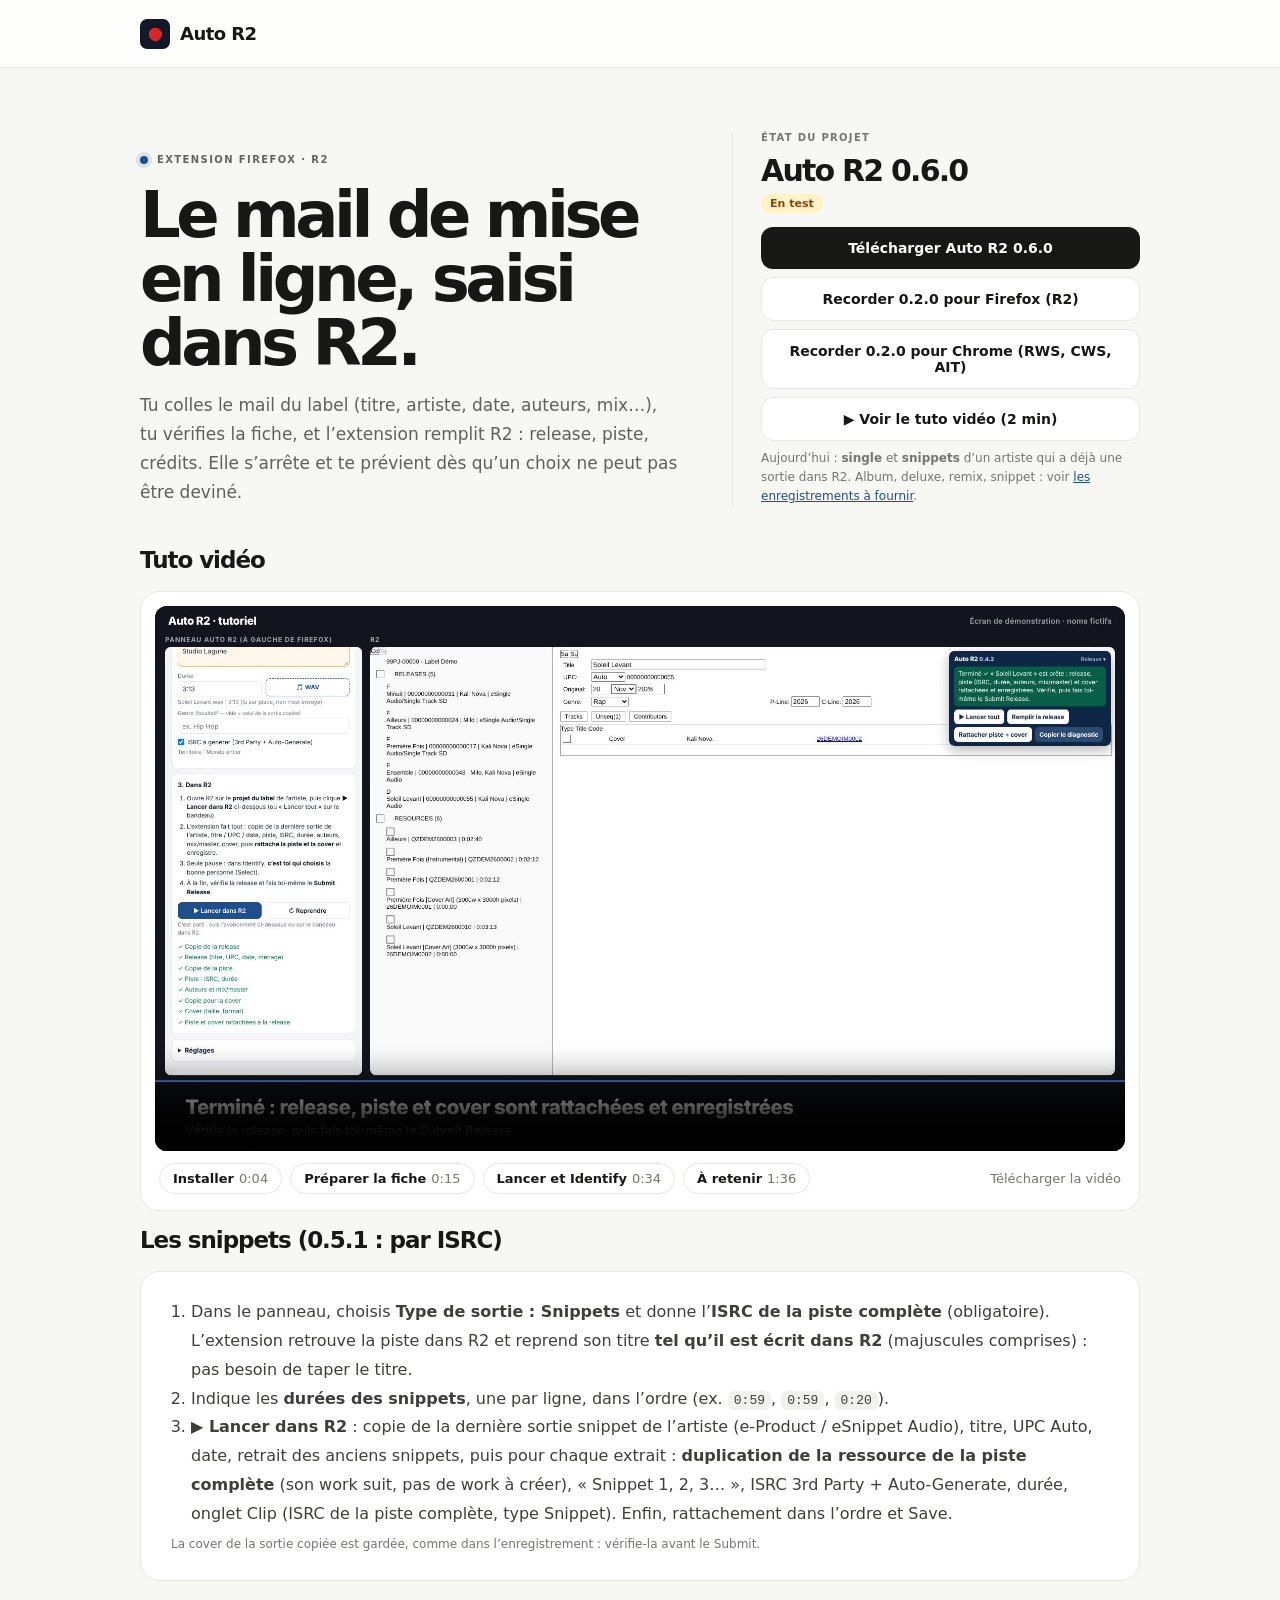
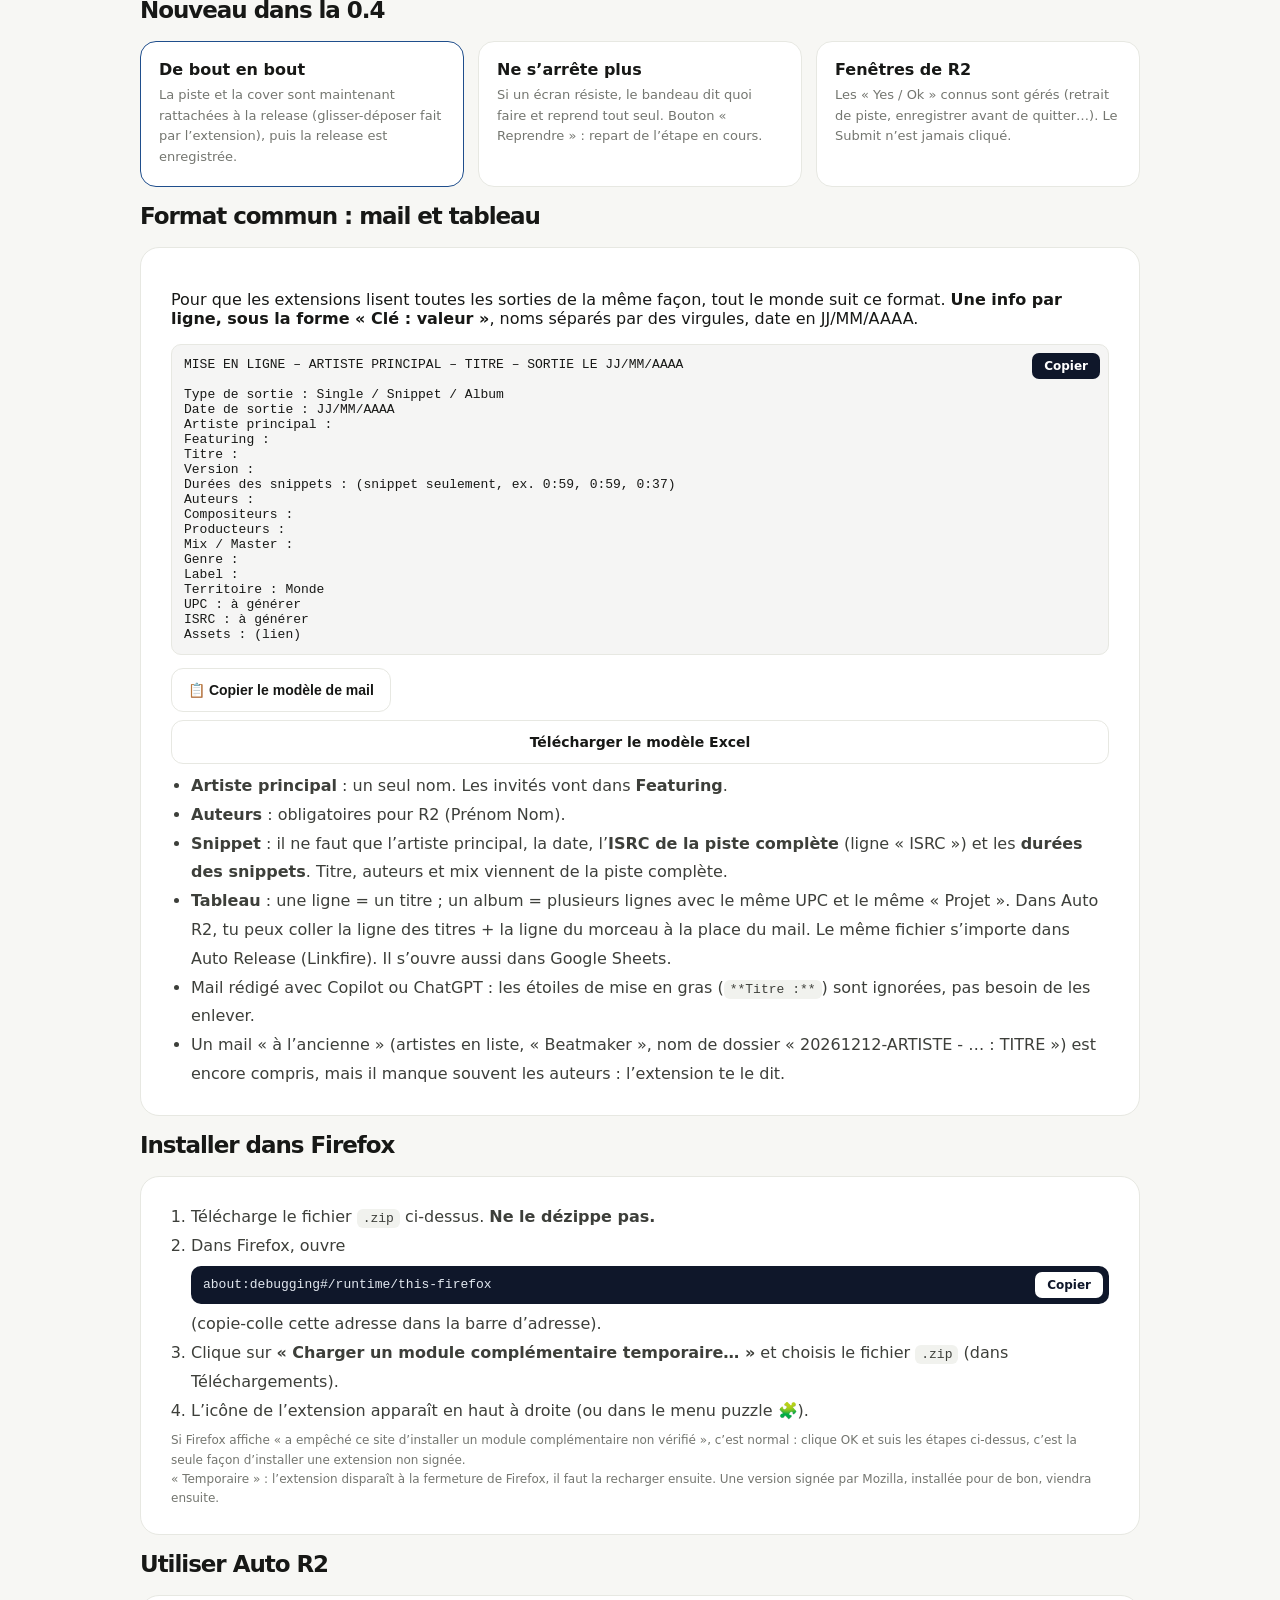
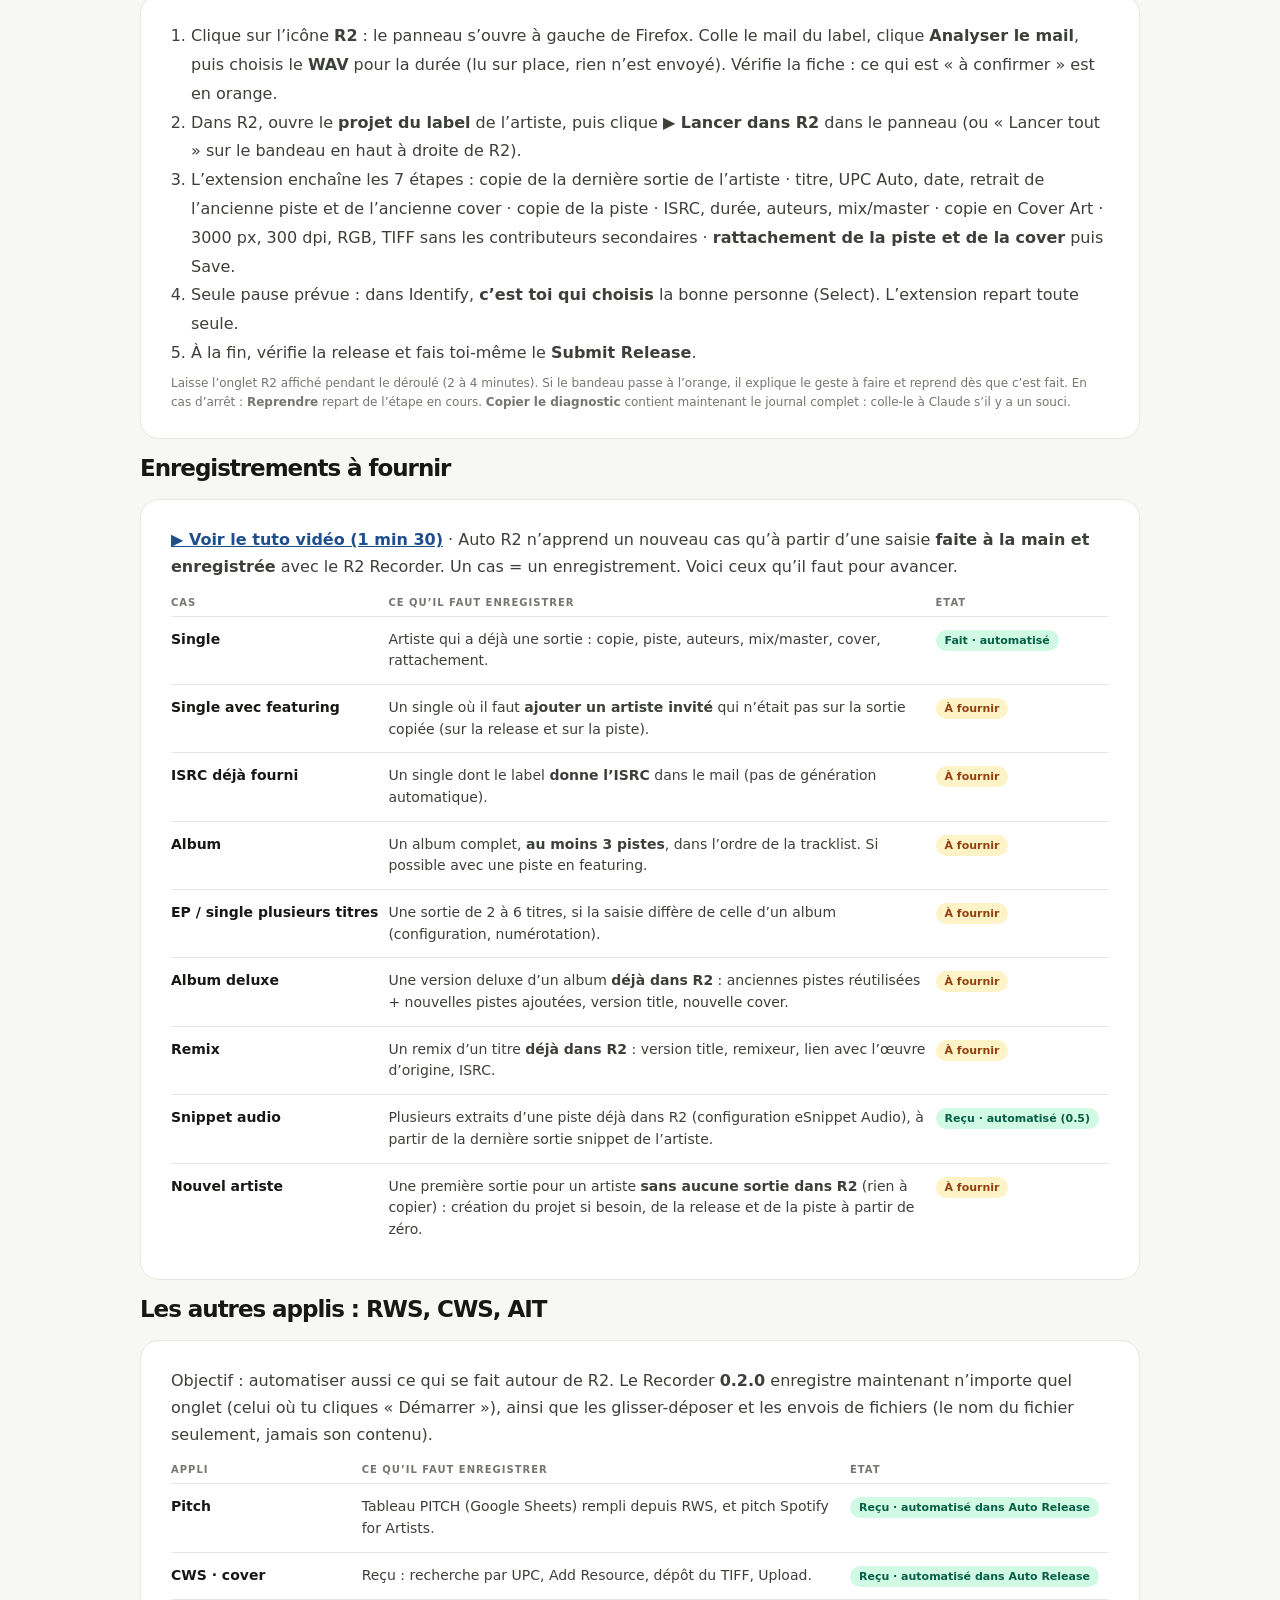
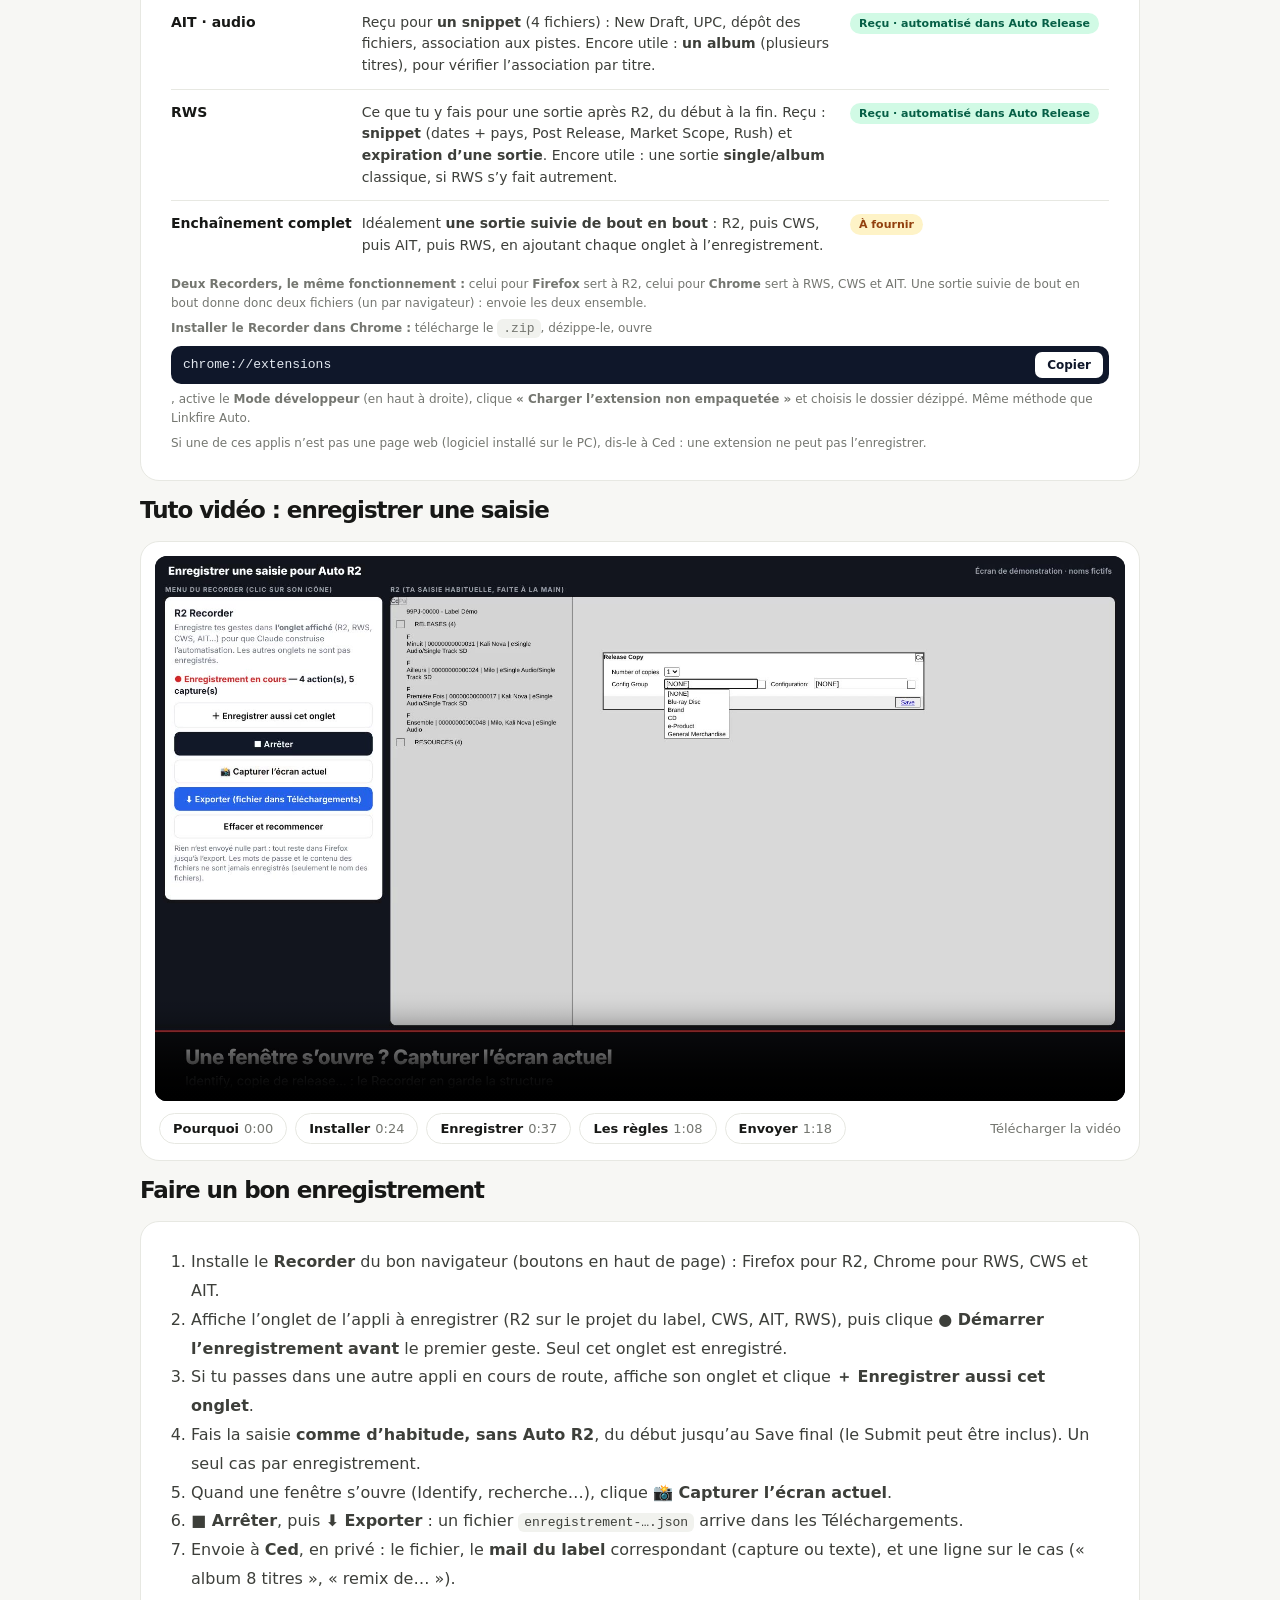
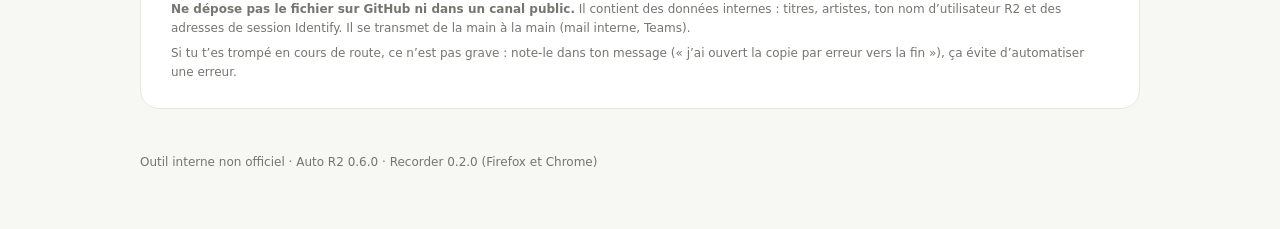
==== docs/index.html @ b4106c45 "Auto R2 0.6.0 : featurings (primary Featuring + voix), producteurs séparés des auteurs, contributeur" ====
<!doctype html>
<html lang="fr">
<head>
  <meta charset="utf-8">
  <meta name="viewport" content="width=device-width, initial-scale=1">
  <meta name="theme-color" content="#f7f7f4">
  <meta name="description" content="Extension Firefox qui automatise la saisie des sorties dans R2.">
  <title>Auto R2 — Téléchargement</title>
  <style>
    :root{--ink:#171816;--muted:#747670;--line:#e7e8e2;--paper:#f7f7f4;--white:#fff;--accent:#1f4e8c;--red:#dc2626}
    *{box-sizing:border-box}
    body{margin:0;background:var(--paper);color:var(--ink);font-family:Inter,ui-sans-serif,system-ui,-apple-system,"Segoe UI",sans-serif}
    .topbar{height:68px;border-bottom:1px solid var(--line);display:flex;align-items:center;justify-content:space-between;padding:0 max(20px,calc((100vw - 1000px)/2));background:rgba(255,255,255,.72)}
    .brand{display:flex;align-items:center;gap:10px;font-weight:800;letter-spacing:-.03em;font-size:18px}
    .brand img{width:30px;height:30px;border-radius:7px}
    .toplink{font-size:13px;color:var(--muted);text-decoration:none}
    main{width:min(100% - 32px,1000px);margin:0 auto}
    .hero{padding:64px 0 40px;display:grid;grid-template-columns:1.15fr .85fr;gap:40px;align-items:end}
    .eyebrow{display:flex;align-items:center;gap:9px;color:#62645e;text-transform:uppercase;letter-spacing:.14em;font-size:10px;font-weight:800}
    .dot{height:8px;width:8px;border-radius:50%;background:var(--accent);box-shadow:0 0 0 4px rgba(31,78,140,.12)}
    h1{font-size:clamp(38px,6vw,64px);line-height:1;letter-spacing:-.07em;margin:18px 0 16px;font-weight:780}
    .intro{color:#5e605a;font-size:17px;line-height:1.7;margin:0;max-width:540px}
    .side{border-left:1px solid var(--line);padding-left:28px}
    .side-label{font-size:10px;text-transform:uppercase;letter-spacing:.13em;color:var(--muted);font-weight:800}
    .ver{font-size:30px;font-weight:780;letter-spacing:-.06em;margin:10px 0 4px}
    .state{display:inline-block;font-size:11px;font-weight:700;border-radius:99px;padding:3px 9px;background:#fef3c7;color:#92400e;margin-bottom:14px}
    .btn{display:block;text-align:center;text-decoration:none;font-weight:700;font-size:14px;border-radius:12px;padding:13px 16px;margin-bottom:8px}
    .btn.p{background:var(--ink);color:#fff}
    .btn.off{background:#fff;border:1px dashed var(--line);color:var(--muted);pointer-events:none}
    .note{color:var(--muted);font-size:12px;line-height:1.6;margin:6px 0 0}
    h2{font-size:23px;letter-spacing:-.045em;margin:0 0 18px}
    .card{background:var(--white);border:1px solid var(--line);border-radius:19px;padding:26px 30px;margin-bottom:16px}
    ol,ul{margin:0;padding-left:20px;line-height:1.8;color:#3d3f3a}
    code{background:#f1f2ee;border-radius:6px;padding:2px 6px;font-size:13px}
    .grid{display:grid;grid-template-columns:repeat(3,1fr);gap:14px;margin-bottom:16px}
    .step{background:#fff;border:1px solid var(--line);border-radius:16px;padding:18px}
    .step b{display:block;margin-bottom:6px}
    .step p{margin:0;color:var(--muted);font-size:13px;line-height:1.6}
    .step.now{border-color:var(--accent)}
    .rec{width:100%;border-collapse:collapse;font-size:14px}
    .rec th{text-align:left;font-size:10px;text-transform:uppercase;letter-spacing:.1em;color:var(--muted);padding:0 10px 8px 0}
    .rec td{vertical-align:top;padding:12px 10px 12px 0;border-top:1px solid var(--line);line-height:1.55;color:#3d3f3a}
    .rec td:first-child{font-weight:700;color:var(--ink);white-space:nowrap}
    .tag{display:inline-block;font-size:11px;font-weight:700;border-radius:99px;padding:2px 9px;white-space:nowrap}
    .tag.ok{background:#d1fae5;color:#065f46}.tag.todo{background:#fef3c7;color:#92400e}
    .scroll{overflow-x:auto}
    @media(max-width:760px){.rec td:first-child{white-space:normal}}
    footer{color:var(--muted);font-size:12px;padding:30px 0 60px}
    @media(max-width:760px){.hero{grid-template-columns:1fr;padding-top:36px}.side{border-left:0;padding-left:0}.grid{grid-template-columns:1fr}.card{padding:20px}}
    .tuto{background:var(--white,#fff);border:1px solid var(--line);border-radius:19px;padding:14px;margin:0 0 16px}
    .tuto video{display:block;width:100%;aspect-ratio:16/9;border-radius:12px;background:#12151b}
    .chaps{display:flex;flex-wrap:wrap;gap:8px;padding:12px 4px 2px}
    .chaps button{font:600 13px Inter,system-ui,sans-serif;border:1px solid var(--line);background:#fff;color:var(--ink);border-radius:99px;padding:7px 13px;cursor:pointer}
    .chaps button:hover{border-color:var(--accent)}.chaps span{color:var(--muted);font-weight:500;margin-left:5px}
    .chaps .dl{margin-left:auto;font-size:13px;color:var(--muted);align-self:center;text-decoration:none}
  </style>
</head>
<body>
  <header class="topbar">
    <div class="brand"><img src="./icon.png" alt="">Auto R2</div>
  </header>
  <main>
    <section class="hero">
      <div>
        <div class="eyebrow"><span class="dot"></span>Extension Firefox · R2</div>
        <h1>Le mail de mise en ligne, saisi dans R2.</h1>
        <p class="intro">Tu colles le mail du label (titre, artiste, date, auteurs, mix…), tu vérifies la fiche, et l’extension remplit R2 : release, piste, crédits. Elle s’arrête et te prévient dès qu’un choix ne peut pas être deviné.</p>
      </div>
      <aside class="side">
        <div class="side-label">État du projet</div>
        <div class="ver">Auto R2 0.6.0</div>
        <span class="state">En test</span>
        <a class="btn p" href="./downloads/Auto-R2-0.6.0.zip" download>Télécharger Auto R2 0.6.0</a>
        <a class="btn s" style="background:#fff;border:1px solid var(--line);color:var(--ink)" href="./downloads/R2-Recorder-Firefox-0.2.0.zip" download>Recorder 0.2.0 pour Firefox (R2)</a>
        <a class="btn s" style="background:#fff;border:1px solid var(--line);color:var(--ink)" href="./downloads/R2-Recorder-Chrome-0.2.0.zip">Recorder 0.2.0 pour Chrome (RWS, CWS, AIT)</a>
        <a class="btn" style="background:#fff;border:1px solid var(--line);color:var(--ink)" href="#tuto">▶ Voir le tuto vidéo (2 min)</a>
        <p class="note">Aujourd’hui : <b>single</b> et <b>snippets</b> d’un artiste qui a déjà une sortie dans R2. Album, deluxe, remix, snippet : voir <a href="#records" style="color:var(--accent)">les enregistrements à fournir</a>.</p>
      </aside>
    </section>

    <h2 id="tuto">Tuto vidéo</h2>
    <div class="tuto">
      <video id="tutoVid" controls preload="metadata" playsinline poster="./videos/tuto-auto-r2.jpg" aria-label="Tutoriel vidéo Auto R2"><source src="./videos/tuto-auto-r2.mp4" type="video/mp4"></video>
      <div class="chaps"><button data-t="4">Installer<span>0:04</span></button><button data-t="15">Préparer la fiche<span>0:15</span></button><button data-t="34">Lancer et Identify<span>0:34</span></button><button data-t="96">À retenir<span>1:36</span></button><a class="dl" href="./videos/tuto-auto-r2.mp4" download>Télécharger la vidéo</a></div>
    </div>
    

    <h2>Les snippets (0.5.1 : par ISRC)</h2>
    <div class="card">
      <ol>
        <li>Dans le panneau, choisis <b>Type de sortie : Snippets</b> et donne l’<b>ISRC de la piste complète</b> (obligatoire). L’extension retrouve la piste dans R2 et reprend son titre <b>tel qu’il est écrit dans R2</b> (majuscules comprises) : pas besoin de taper le titre.</li>
        <li>Indique les <b>durées des snippets</b>, une par ligne, dans l’ordre (ex. <code>0:59</code>, <code>0:59</code>, <code>0:20</code>).</li>
        <li><b>▶ Lancer dans R2</b> : copie de la dernière sortie snippet de l’artiste (e-Product / eSnippet Audio), titre, UPC Auto, date, retrait des anciens snippets, puis pour chaque extrait : <b>duplication de la ressource de la piste complète</b> (son work suit, pas de work à créer), « Snippet 1, 2, 3… », ISRC 3rd Party + Auto-Generate, durée, onglet Clip (ISRC de la piste complète, type Snippet). Enfin, rattachement dans l’ordre et Save.</li>
      </ol>
      <p class="note">La cover de la sortie copiée est gardée, comme dans l’enregistrement : vérifie-la avant le Submit.</p>
    </div>

    <h2>Nouveau dans la 0.4</h2>
    <div class="grid">
      <div class="step now"><b>De bout en bout</b><p>La piste et la cover sont maintenant rattachées à la release (glisser-déposer fait par l’extension), puis la release est enregistrée.</p></div>
      <div class="step"><b>Ne s’arrête plus</b><p>Si un écran résiste, le bandeau dit quoi faire et reprend tout seul. Bouton « Reprendre » : repart de l’étape en cours.</p></div>
      <div class="step"><b>Fenêtres de R2</b><p>Les « Yes / Ok » connus sont gérés (retrait de piste, enregistrer avant de quitter…). Le Submit n’est jamais cliqué.</p></div>
    </div>

    <h2 id="format">Format commun : mail et tableau</h2>
    <div class="card">
      <p>Pour que les extensions lisent toutes les sorties de la même façon, tout le monde suit ce format. <b>Une info par ligne, sous la forme « Clé : valeur »</b>, noms séparés par des virgules, date en JJ/MM/AAAA.</p>
      <pre id="mailModel" style="white-space:pre-wrap;background:#f5f5f4;border:1px solid var(--line);border-radius:10px;padding:12px;font-size:13px">MISE EN LIGNE – ARTISTE PRINCIPAL – TITRE – SORTIE LE JJ/MM/AAAA

Type de sortie : Single / Snippet / Album
Date de sortie : JJ/MM/AAAA
Artiste principal :
Featuring :
Titre :
Version :
Durées des snippets : (snippet seulement, ex. 0:59, 0:59, 0:37)
Auteurs :
Compositeurs :
Producteurs :
Mix / Master :
Genre :
Label :
Territoire : Monde
UPC : à générer
ISRC : à générer
Assets : (lien)</pre>
      <button class="btn s" style="background:#fff;border:1px solid var(--line);color:var(--ink)" onclick="navigator.clipboard.writeText(document.getElementById('mailModel').innerText).then(()=>{this.textContent='Copié ✓'})">📋 Copier le modèle de mail</button>
      <a class="btn s" style="background:#fff;border:1px solid var(--line);color:var(--ink)" href="./downloads/modele-mise-en-ligne.xlsx" download>Télécharger le modèle Excel</a>
      <ul>
        <li><b>Artiste principal</b> : un seul nom. Les invités vont dans <b>Featuring</b>.</li>
        <li><b>Auteurs</b> : obligatoires pour R2 (Prénom Nom).</li>
        <li><b>Snippet</b> : il ne faut que l’artiste principal, la date, l’<b>ISRC de la piste complète</b> (ligne « ISRC ») et les <b>durées des snippets</b>. Titre, auteurs et mix viennent de la piste complète.</li>
        <li><b>Tableau</b> : une ligne = un titre ; un album = plusieurs lignes avec le même UPC et le même « Projet ». Dans Auto R2, tu peux coller la ligne des titres + la ligne du morceau à la place du mail. Le même fichier s’importe dans Auto Release (Linkfire). Il s’ouvre aussi dans Google Sheets.</li>
        <li>Mail rédigé avec Copilot ou ChatGPT : les étoiles de mise en gras (<code>**Titre :**</code>) sont ignorées, pas besoin de les enlever.</li>
        <li>Un mail « à l’ancienne » (artistes en liste, « Beatmaker », nom de dossier « 20261212-ARTISTE - … : TITRE ») est encore compris, mais il manque souvent les auteurs : l’extension te le dit.</li>
      </ul>
    </div>

    <h2>Installer dans Firefox</h2>
    <div class="card">
      <ol>
        <li>Télécharge le fichier <code>.zip</code> ci-dessus. <b>Ne le dézippe pas.</b></li>
        <li>Dans Firefox, ouvre <code>about:debugging#/runtime/this-firefox</code> (copie-colle cette adresse dans la barre d’adresse).</li>
        <li>Clique sur <b>« Charger un module complémentaire temporaire… »</b> et choisis le fichier <code>.zip</code> (dans Téléchargements).</li>
        <li>L’icône de l’extension apparaît en haut à droite (ou dans le menu puzzle 🧩).</li>
      </ol>
      <p class="note">Si Firefox affiche « a empêché ce site d’installer un module complémentaire non vérifié », c’est normal : clique OK et suis les étapes ci-dessus, c’est la seule façon d’installer une extension non signée.<br>« Temporaire » : l’extension disparaît à la fermeture de Firefox, il faut la recharger ensuite. Une version signée par Mozilla, installée pour de bon, viendra ensuite.</p>
    </div>

    <h2>Utiliser Auto R2</h2>
    <div class="card">
      <ol>
        <li>Clique sur l’icône <b>R2</b> : le panneau s’ouvre à gauche de Firefox. Colle le mail du label, clique <b>Analyser le mail</b>, puis choisis le <b>WAV</b> pour la durée (lu sur place, rien n’est envoyé). Vérifie la fiche : ce qui est « à confirmer » est en orange.</li>
        <li>Dans R2, ouvre le <b>projet du label</b> de l’artiste, puis clique <b>▶ Lancer dans R2</b> dans le panneau (ou « Lancer tout » sur le bandeau en haut à droite de R2).</li>
        <li>L’extension enchaîne les 7 étapes : copie de la dernière sortie de l’artiste · titre, UPC Auto, date, retrait de l’ancienne piste et de l’ancienne cover · copie de la piste · ISRC, durée, auteurs, mix/master · copie en Cover Art · 3000 px, 300 dpi, RGB, TIFF sans les contributeurs secondaires · <b>rattachement de la piste et de la cover</b> puis Save.</li>
        <li>Seule pause prévue : dans Identify, <b>c’est toi qui choisis</b> la bonne personne (Select). L’extension repart toute seule.</li>
        <li>À la fin, vérifie la release et fais toi-même le <b>Submit Release</b>.</li>
      </ol>
      <p class="note">Laisse l’onglet R2 affiché pendant le déroulé (2 à 4 minutes). Si le bandeau passe à l’orange, il explique le geste à faire et reprend dès que c’est fait. En cas d’arrêt : <b>Reprendre</b> repart de l’étape en cours. <b>Copier le diagnostic</b> contient maintenant le journal complet : colle-le à Claude s’il y a un souci.</p>
    </div>

    <h2 id="records">Enregistrements à fournir</h2>
    <div class="card">
      <p style="margin:0 0 16px;line-height:1.7;color:#3d3f3a"><a href="#tuto-recorder" style="color:var(--accent);font-weight:700">▶ Voir le tuto vidéo (1 min 30)</a> · Auto R2 n’apprend un nouveau cas qu’à partir d’une saisie <b>faite à la main et enregistrée</b> avec le R2 Recorder. Un cas = un enregistrement. Voici ceux qu’il faut pour avancer.</p>
      <div class="scroll">
      <table class="rec">
        <thead><tr><th>Cas</th><th>Ce qu’il faut enregistrer</th><th>État</th></tr></thead>
        <tbody>
          <tr><td>Single</td><td>Artiste qui a déjà une sortie : copie, piste, auteurs, mix/master, cover, rattachement.</td><td><span class="tag ok">Fait · automatisé</span></td></tr>
          <tr><td>Single avec featuring</td><td>Un single où il faut <b>ajouter un artiste invité</b> qui n’était pas sur la sortie copiée (sur la release et sur la piste).</td><td><span class="tag todo">À fournir</span></td></tr>
          <tr><td>ISRC déjà fourni</td><td>Un single dont le label <b>donne l’ISRC</b> dans le mail (pas de génération automatique).</td><td><span class="tag todo">À fournir</span></td></tr>
          <tr><td>Album</td><td>Un album complet, <b>au moins 3 pistes</b>, dans l’ordre de la tracklist. Si possible avec une piste en featuring.</td><td><span class="tag todo">À fournir</span></td></tr>
          <tr><td>EP / single plusieurs titres</td><td>Une sortie de 2 à 6 titres, si la saisie diffère de celle d’un album (configuration, numérotation).</td><td><span class="tag todo">À fournir</span></td></tr>
          <tr><td>Album deluxe</td><td>Une version deluxe d’un album <b>déjà dans R2</b> : anciennes pistes réutilisées + nouvelles pistes ajoutées, version title, nouvelle cover.</td><td><span class="tag todo">À fournir</span></td></tr>
          <tr><td>Remix</td><td>Un remix d’un titre <b>déjà dans R2</b> : version title, remixeur, lien avec l’œuvre d’origine, ISRC.</td><td><span class="tag todo">À fournir</span></td></tr>
          <tr><td>Snippet audio</td><td>Plusieurs extraits d’une piste déjà dans R2 (configuration eSnippet Audio), à partir de la dernière sortie snippet de l’artiste.</td><td><span class="tag ok">Reçu · automatisé (0.5)</span></td></tr>
          <tr><td>Nouvel artiste</td><td>Une première sortie pour un artiste <b>sans aucune sortie dans R2</b> (rien à copier) : création du projet si besoin, de la release et de la piste à partir de zéro.</td><td><span class="tag todo">À fournir</span></td></tr>
        </tbody>
      </table>
      </div>
    </div>

    <h2>Les autres applis : RWS, CWS, AIT</h2>
    <div class="card">
      <p style="margin:0 0 16px;line-height:1.7;color:#3d3f3a">Objectif : automatiser aussi ce qui se fait autour de R2. Le Recorder <b>0.2.0</b> enregistre maintenant n’importe quel onglet (celui où tu cliques « Démarrer »), ainsi que les glisser-déposer et les envois de fichiers (le nom du fichier seulement, jamais son contenu).</p>
      <div class="scroll">
      <table class="rec">
        <thead><tr><th>Appli</th><th>Ce qu’il faut enregistrer</th><th>État</th></tr></thead>
        <tbody>
          <tr><td>Pitch</td><td>Tableau PITCH (Google Sheets) rempli depuis RWS, et pitch Spotify for Artists.</td><td><span class="tag ok">Reçu · automatisé dans Auto Release</span></td></tr>
          <tr><td>CWS · cover</td><td>Reçu : recherche par UPC, Add Resource, dépôt du TIFF, Upload.</td><td><span class="tag ok">Reçu · automatisé dans Auto Release</span></td></tr>
          <tr><td>AIT · audio</td><td>Reçu pour <b>un snippet</b> (4 fichiers) : New Draft, UPC, dépôt des fichiers, association aux pistes. Encore utile : <b>un album</b> (plusieurs titres), pour vérifier l’association par titre.</td><td><span class="tag ok">Reçu · automatisé dans Auto Release</span></td></tr>
          <tr><td>RWS</td><td>Ce que tu y fais pour une sortie après R2, du début à la fin. Reçu : <b>snippet</b> (dates + pays, Post Release, Market Scope, Rush) et <b>expiration d’une sortie</b>. Encore utile : une sortie <b>single/album</b> classique, si RWS s’y fait autrement.</td><td><span class="tag ok">Reçu · automatisé dans Auto Release</span></td></tr>
          <tr><td>Enchaînement complet</td><td>Idéalement <b>une sortie suivie de bout en bout</b> : R2, puis CWS, puis AIT, puis RWS, en ajoutant chaque onglet à l’enregistrement.</td><td><span class="tag todo">À fournir</span></td></tr>
        </tbody>
      </table>
      </div>
      <p class="note"><b>Deux Recorders, le même fonctionnement :</b> celui pour <b>Firefox</b> sert à R2, celui pour <b>Chrome</b> sert à RWS, CWS et AIT. Une sortie suivie de bout en bout donne donc deux fichiers (un par navigateur) : envoie les deux ensemble.</p>
      <p class="note"><b>Installer le Recorder dans Chrome :</b> télécharge le <code>.zip</code>, dézippe-le, ouvre <code>chrome://extensions</code>, active le <b>Mode développeur</b> (en haut à droite), clique <b>« Charger l’extension non empaquetée »</b> et choisis le dossier dézippé. Même méthode que Linkfire Auto.</p>
      <p class="note">Si une de ces applis n’est pas une page web (logiciel installé sur le PC), dis-le à Ced : une extension ne peut pas l’enregistrer.</p>
    </div>

    <h2 id="tuto-recorder">Tuto vidéo : enregistrer une saisie</h2>
    <div class="tuto">
      <video controls preload="metadata" playsinline poster="./videos/tuto-recorder.jpg" aria-label="Tutoriel vidéo : enregistrer une saisie avec le Recorder"><source src="./videos/tuto-recorder.mp4" type="video/mp4"></video>
      <div class="chaps"><button data-t="0">Pourquoi<span>0:00</span></button><button data-t="24">Installer<span>0:24</span></button><button data-t="37">Enregistrer<span>0:37</span></button><button data-t="68">Les règles<span>1:08</span></button><button data-t="78">Envoyer<span>1:18</span></button><a class="dl" href="./videos/tuto-recorder.mp4" download>Télécharger la vidéo</a></div>
    </div>

    <h2>Faire un bon enregistrement</h2>
    <div class="card">
      <ol>
        <li>Installe le <b>Recorder</b> du bon navigateur (boutons en haut de page) : Firefox pour R2, Chrome pour RWS, CWS et AIT.</li>
        <li>Affiche l’onglet de l’appli à enregistrer (R2 sur le projet du label, CWS, AIT, RWS), puis clique <b>● Démarrer l’enregistrement</b> <b>avant</b> le premier geste. Seul cet onglet est enregistré.</li>
        <li>Si tu passes dans une autre appli en cours de route, affiche son onglet et clique <b>＋ Enregistrer aussi cet onglet</b>.</li>
        <li>Fais la saisie <b>comme d’habitude, sans Auto R2</b>, du début jusqu’au Save final (le Submit peut être inclus). Un seul cas par enregistrement.</li>
        <li>Quand une fenêtre s’ouvre (Identify, recherche…), clique <b>📸 Capturer l’écran actuel</b>.</li>
        <li><b>■ Arrêter</b>, puis <b>⬇ Exporter</b> : un fichier <code>enregistrement-….json</code> arrive dans les Téléchargements.</li>
        <li>Envoie à <b>Ced</b>, en privé : le fichier, le <b>mail du label</b> correspondant (capture ou texte), et une ligne sur le cas (« album 8 titres », « remix de… »).</li>
      </ol>
      <p class="note"><b>Ne dépose pas le fichier sur GitHub ni dans un canal public.</b> Il contient des données internes : titres, artistes, ton nom d’utilisateur R2 et des adresses de session Identify. Il se transmet de la main à la main (mail interne, Teams).</p>
      <p class="note">Si tu t’es trompé en cours de route, ce n’est pas grave : note-le dans ton message (« j’ai ouvert la copie par erreur vers la fin »), ça évite d’automatiser une erreur.</p>
    </div>

    <footer>Outil interne non officiel · Auto R2 0.6.0 · Recorder 0.2.0 (Firefox et Chrome)</footer>
  </main>
  <script>document.querySelectorAll('.chaps button').forEach(b=>b.addEventListener('click',()=>{const v=b.closest('.tuto').querySelector('video');v.currentTime=+b.dataset.t;v.play();}));</script>
<style>
.copybox{display:flex;align-items:center;gap:8px;margin:6px 0;padding:6px 6px 6px 12px;background:#0f172a;color:#e2e8f0;border-radius:10px;font:13px/1.4 ui-monospace,SFMono-Regular,Menlo,Consolas,monospace;max-width:100%}
.copybox span{flex:1;min-width:0;overflow-x:auto;white-space:nowrap;user-select:all}
.copybox button{flex:none;border:0;border-radius:7px;padding:6px 12px;font:600 12px system-ui,sans-serif;background:#fff;color:#0f172a;cursor:pointer}
.copybox button.ok{background:#22c55e;color:#fff}
pre.copyable{position:relative}
pre.copyable>button{position:absolute;top:8px;right:8px;border:0;border-radius:7px;padding:6px 12px;font:600 12px system-ui,sans-serif;background:#0f172a;color:#fff;cursor:pointer}
</style>
<script>
(function(){
  function copy(text,btn){
    const done=()=>{const t=btn.textContent;btn.textContent='Copié ✓';btn.classList.add('ok');setTimeout(()=>{btn.textContent=t;btn.classList.remove('ok')},1500)};
    if(navigator.clipboard&&window.isSecureContext){navigator.clipboard.writeText(text).then(done,()=>fallback())}else fallback();
    function fallback(){const ta=document.createElement('textarea');ta.value=text;document.body.appendChild(ta);ta.select();try{document.execCommand('copy');done()}catch(e){}ta.remove()}
  }
  // adresses à taper dans la barre d'adresse (about:, chrome://, liens) → zone de code + bouton Copier
  document.querySelectorAll('code').forEach(function(c){
    const t=c.textContent.trim();
    if(!/^(about:|chrome:\/\/|https?:\/\/)/.test(t)||c.closest('pre,.copybox'))return;
    const box=document.createElement('span');box.className='copybox';
    const s=document.createElement('span');s.textContent=t;
    const b=document.createElement('button');b.type='button';b.textContent='Copier';b.onclick=function(){copy(t,b)};
    box.append(s,b);
    // en bloc sur sa propre ligne
    box.style.display='flex';
    c.replaceWith(box);
  });
  // blocs de texte (modèle de mail…) : bouton Copier en haut à droite
  document.querySelectorAll('pre').forEach(function(p){
    if(p.querySelector('button'))return;
    p.classList.add('copyable');
    const b=document.createElement('button');b.type='button';b.textContent='Copier';
    b.onclick=function(){copy(p.innerText.replace(/Copier$|Copié ✓$/,'').trim(),b)};
    p.appendChild(b);
  });
})();
</script>
</body>
</html>
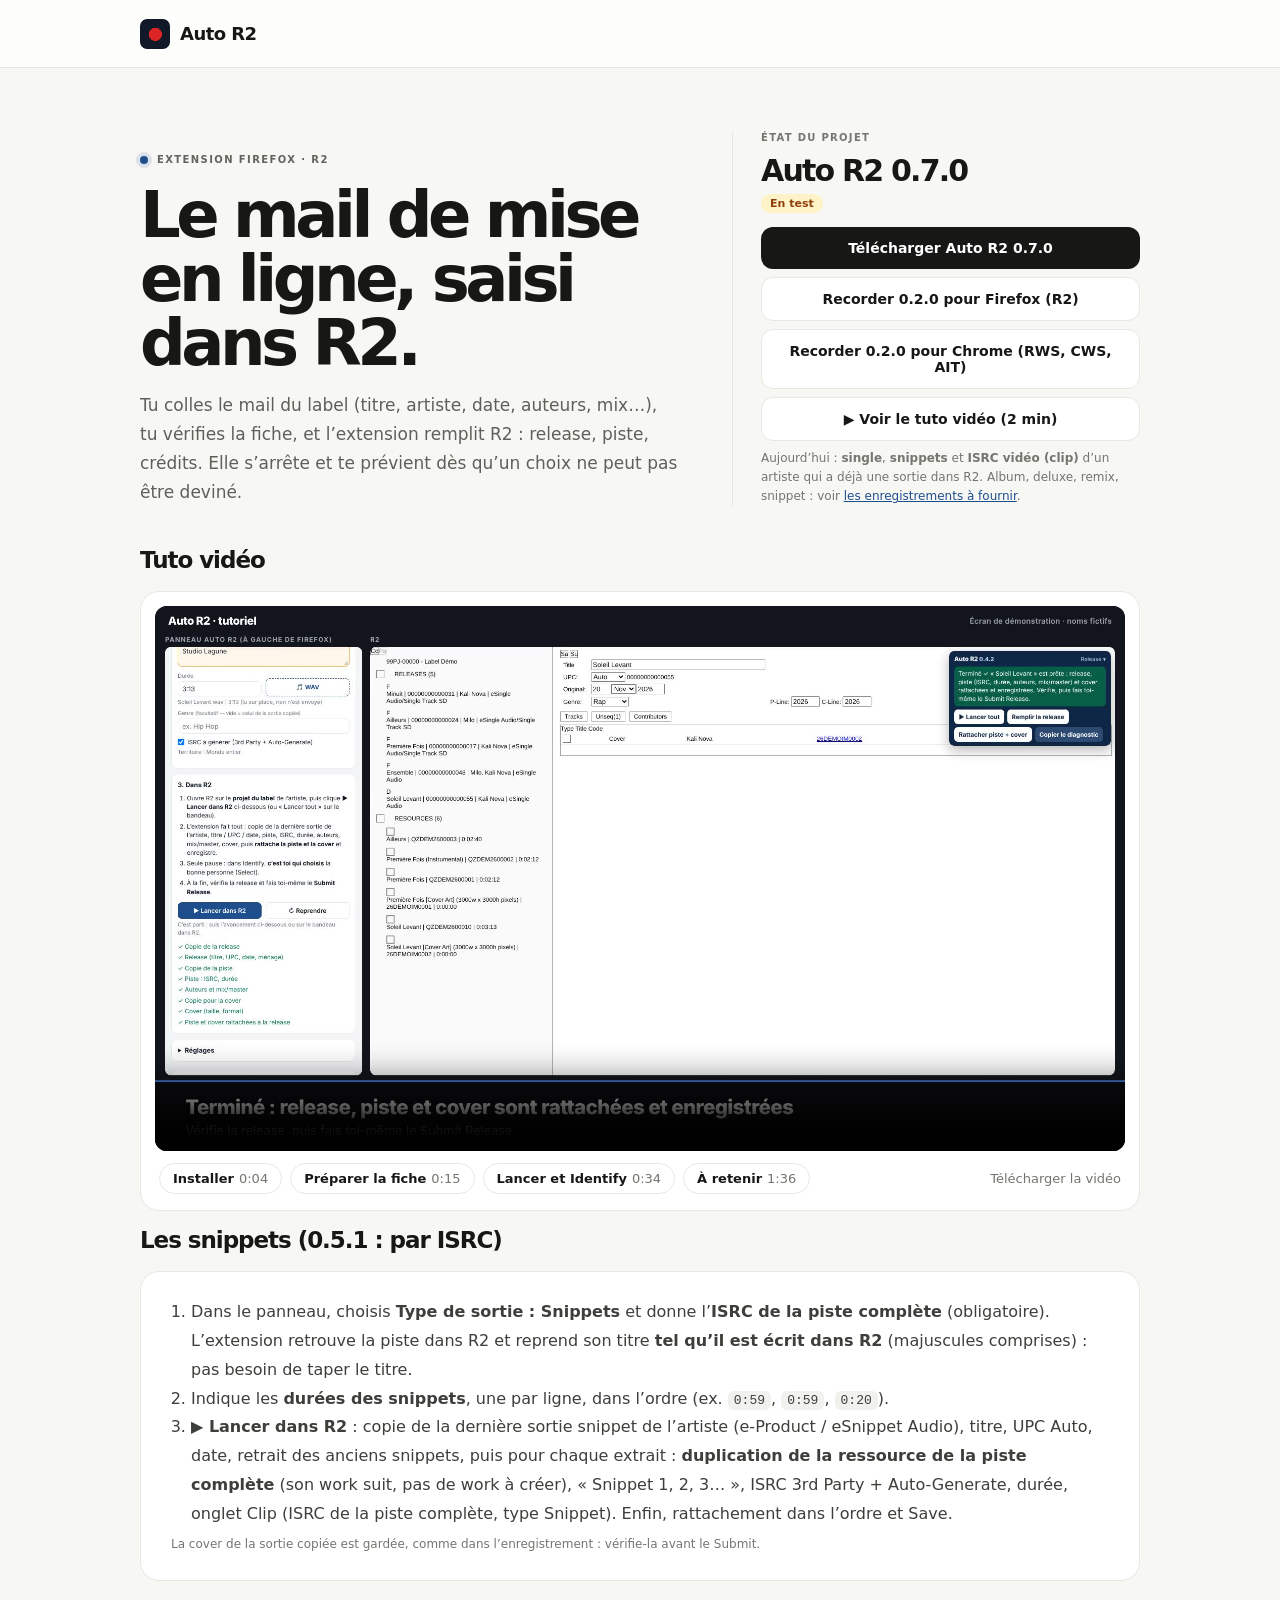
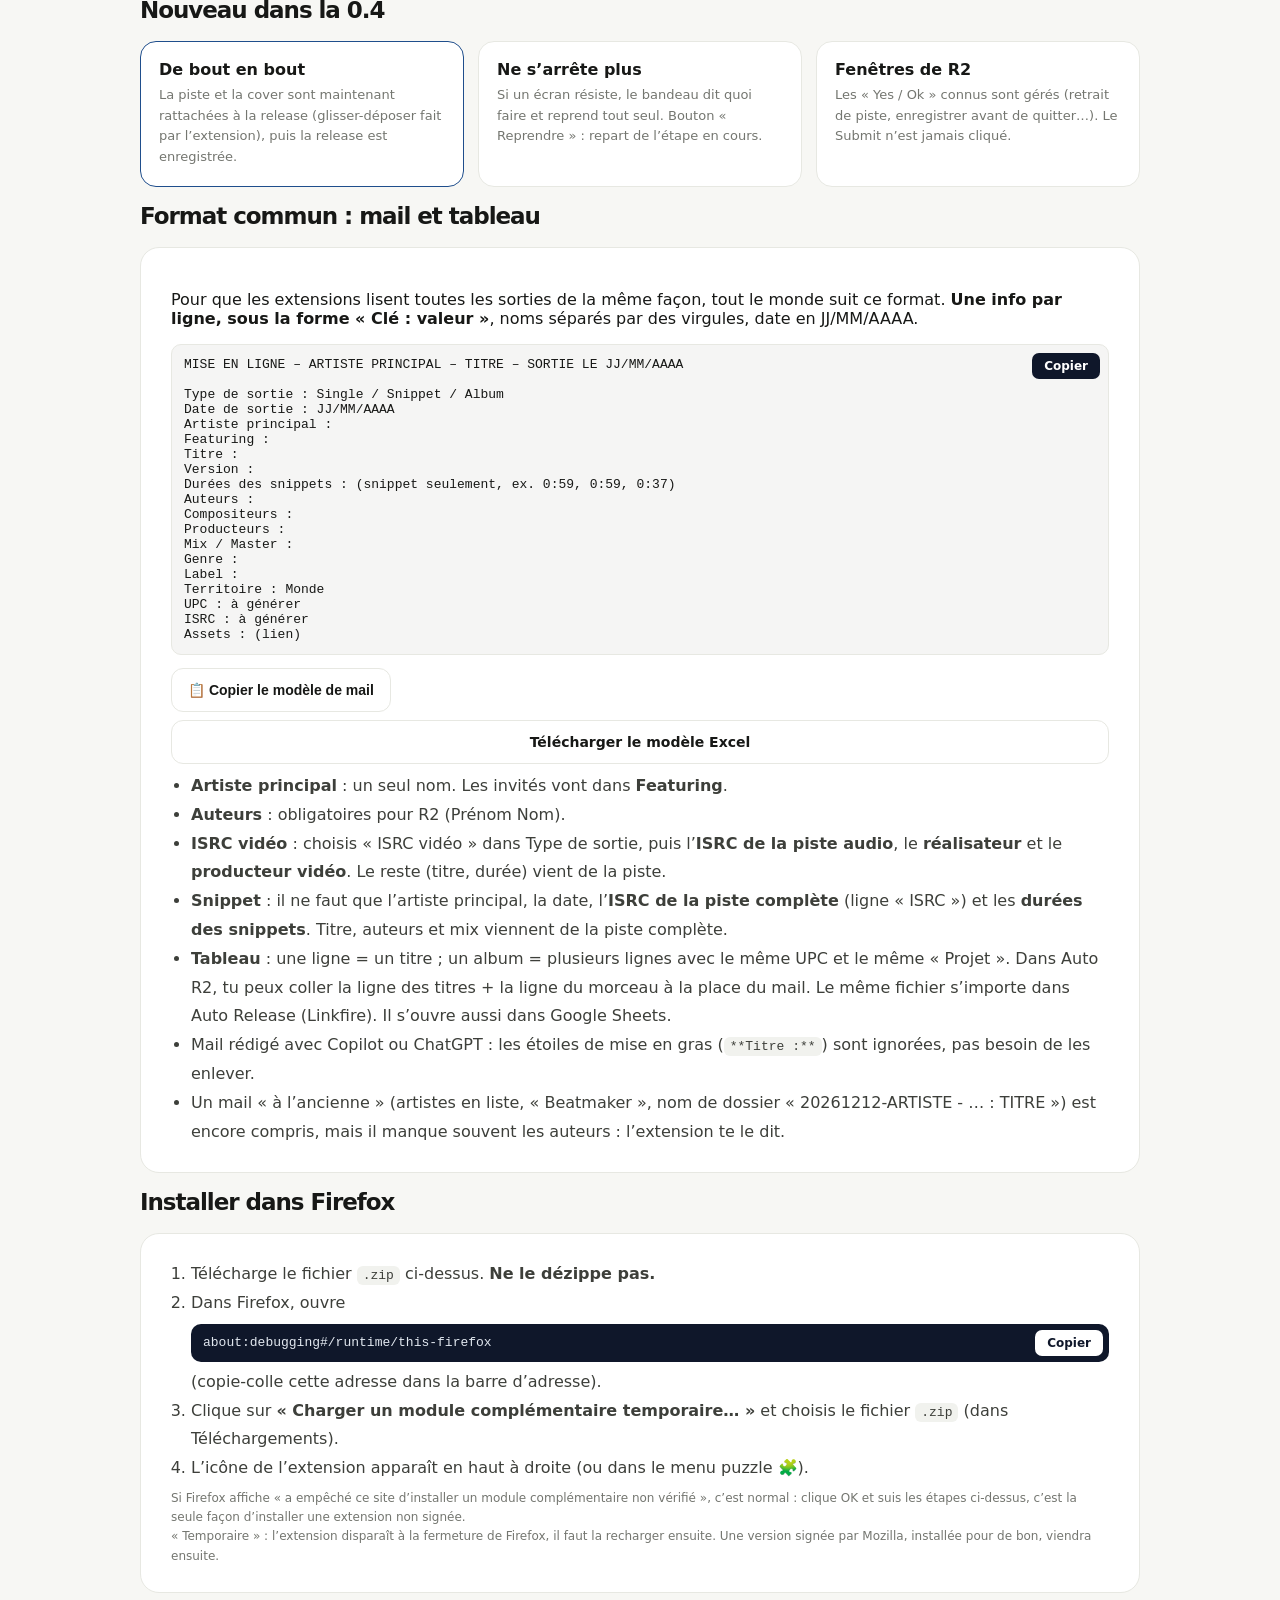
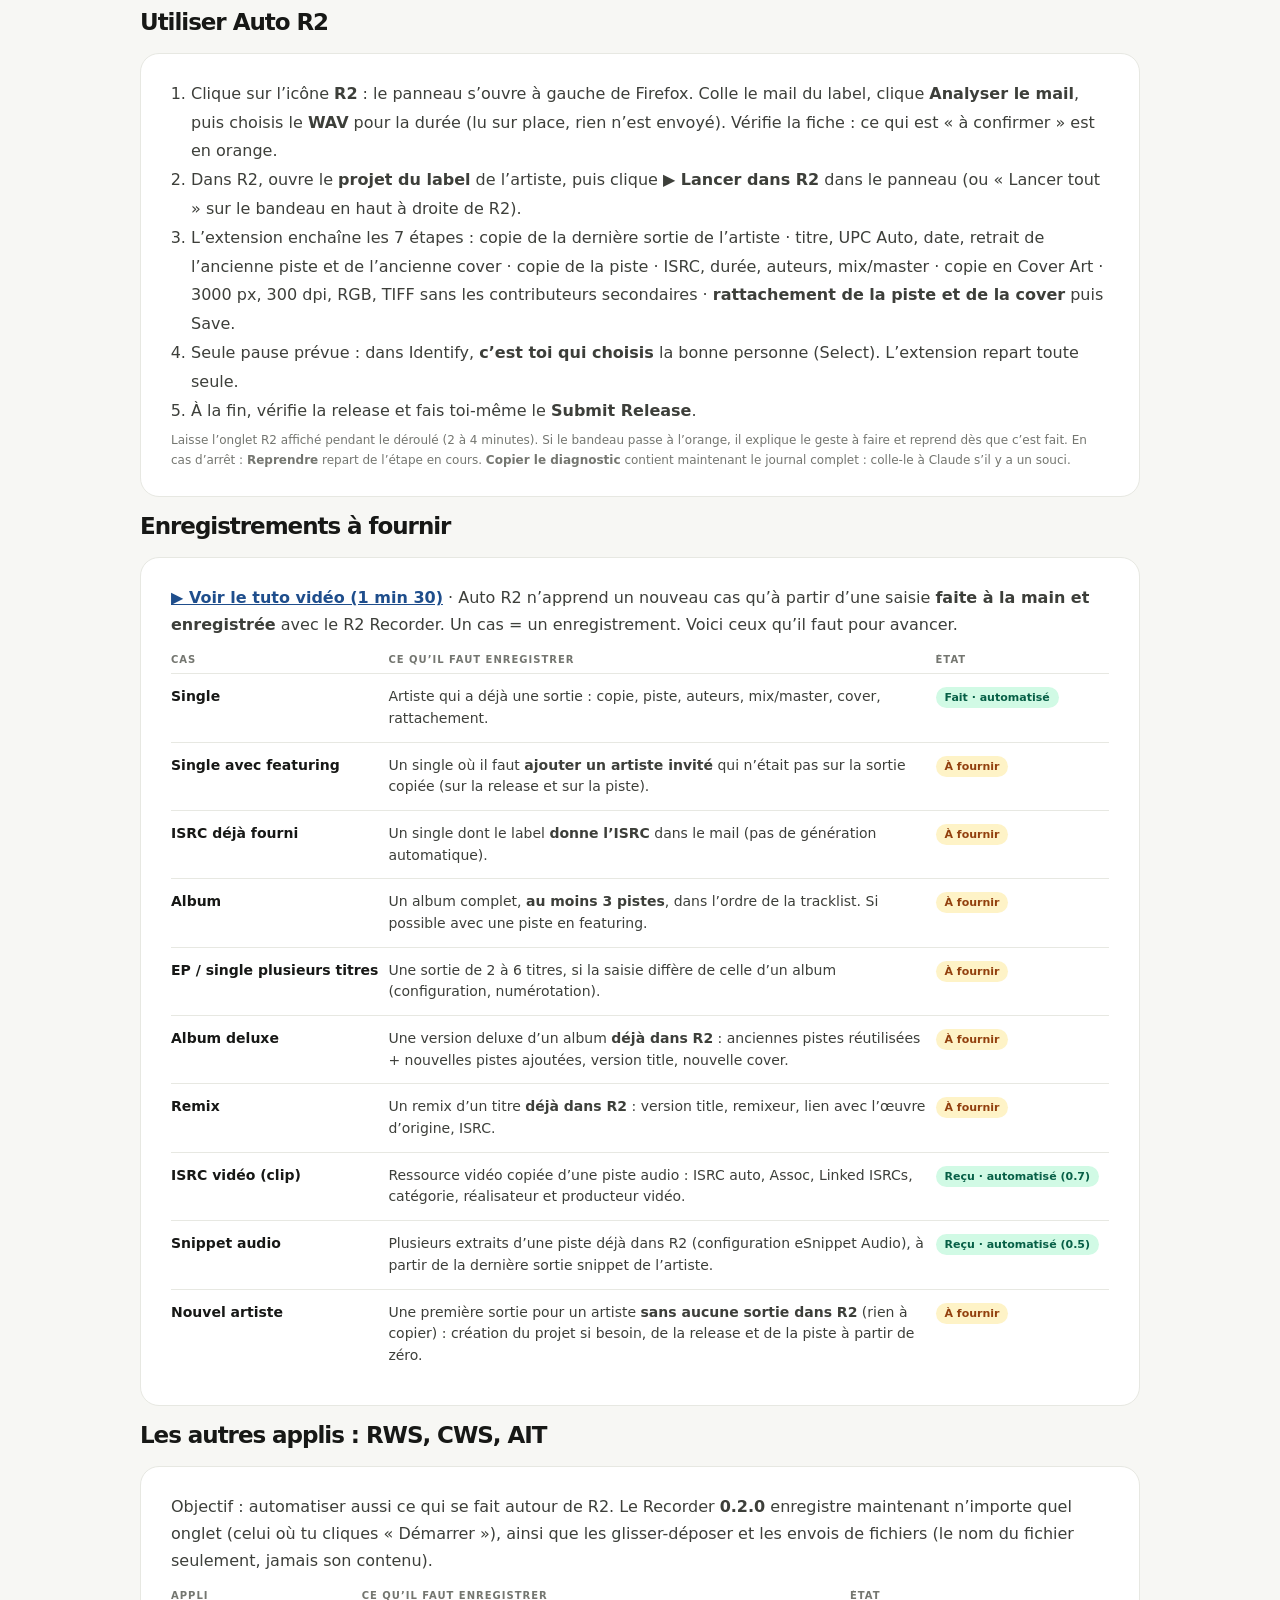
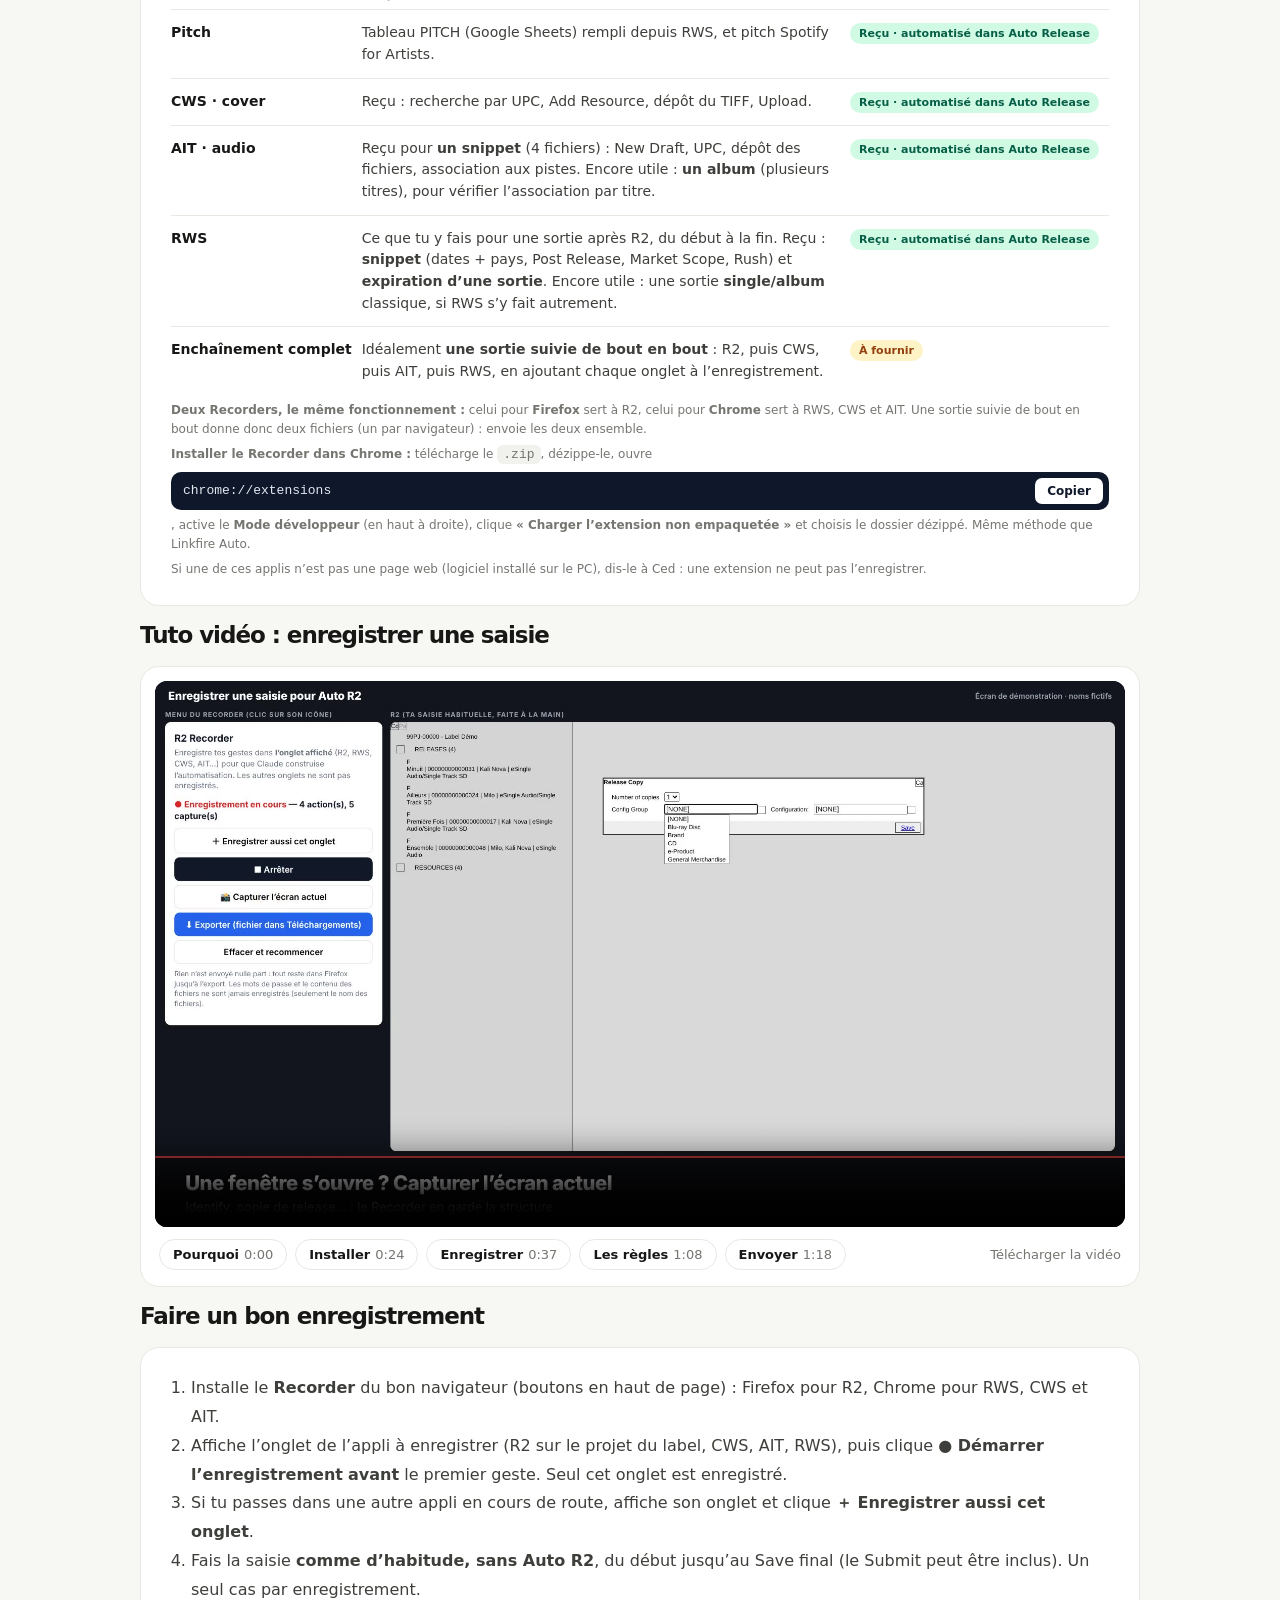
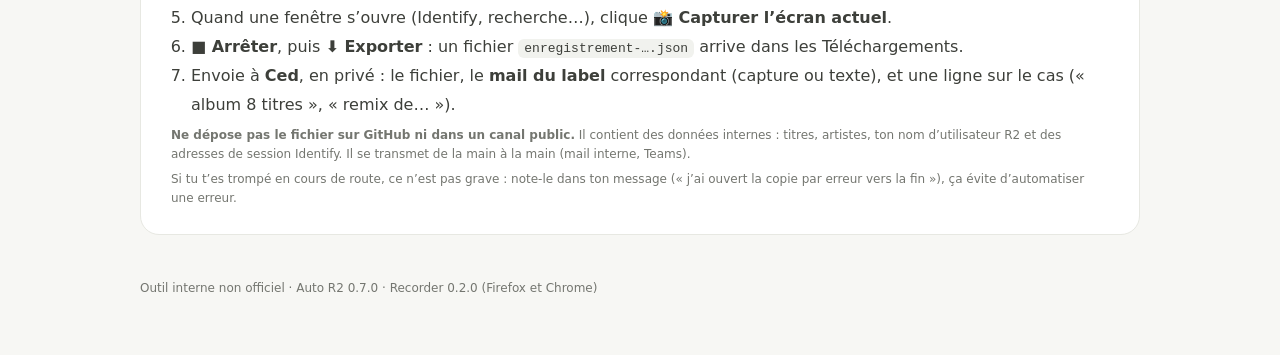
==== commit 0749c99f: "Auto R2 0.7.0 : mode ISRC vidéo (clip) — copie Video, ISRC auto, Assoc, Linked ISRCs, catégorie, réa" ====
--- a/docs/index.html
+++ b/docs/index.html
@@ -68,13 +68,13 @@
       </div>
       <aside class="side">
         <div class="side-label">État du projet</div>
-        <div class="ver">Auto R2 0.6.0</div>
+        <div class="ver">Auto R2 0.7.0</div>
         <span class="state">En test</span>
-        <a class="btn p" href="./downloads/Auto-R2-0.6.0.zip" download>Télécharger Auto R2 0.6.0</a>
+        <a class="btn p" href="./downloads/Auto-R2-0.7.0.zip" download>Télécharger Auto R2 0.7.0</a>
         <a class="btn s" style="background:#fff;border:1px solid var(--line);color:var(--ink)" href="./downloads/R2-Recorder-Firefox-0.2.0.zip" download>Recorder 0.2.0 pour Firefox (R2)</a>
         <a class="btn s" style="background:#fff;border:1px solid var(--line);color:var(--ink)" href="./downloads/R2-Recorder-Chrome-0.2.0.zip">Recorder 0.2.0 pour Chrome (RWS, CWS, AIT)</a>
         <a class="btn" style="background:#fff;border:1px solid var(--line);color:var(--ink)" href="#tuto">▶ Voir le tuto vidéo (2 min)</a>
-        <p class="note">Aujourd’hui : <b>single</b> et <b>snippets</b> d’un artiste qui a déjà une sortie dans R2. Album, deluxe, remix, snippet : voir <a href="#records" style="color:var(--accent)">les enregistrements à fournir</a>.</p>
+        <p class="note">Aujourd’hui : <b>single</b>, <b>snippets</b> et <b>ISRC vidéo (clip)</b> d’un artiste qui a déjà une sortie dans R2. Album, deluxe, remix, snippet : voir <a href="#records" style="color:var(--accent)">les enregistrements à fournir</a>.</p>
       </aside>
     </section>
 
@@ -129,6 +129,7 @@
       <ul>
         <li><b>Artiste principal</b> : un seul nom. Les invités vont dans <b>Featuring</b>.</li>
         <li><b>Auteurs</b> : obligatoires pour R2 (Prénom Nom).</li>
+        <li><b>ISRC vidéo</b> : choisis « ISRC vidéo » dans Type de sortie, puis l’<b>ISRC de la piste audio</b>, le <b>réalisateur</b> et le <b>producteur vidéo</b>. Le reste (titre, durée) vient de la piste.</li>
         <li><b>Snippet</b> : il ne faut que l’artiste principal, la date, l’<b>ISRC de la piste complète</b> (ligne « ISRC ») et les <b>durées des snippets</b>. Titre, auteurs et mix viennent de la piste complète.</li>
         <li><b>Tableau</b> : une ligne = un titre ; un album = plusieurs lignes avec le même UPC et le même « Projet ». Dans Auto R2, tu peux coller la ligne des titres + la ligne du morceau à la place du mail. Le même fichier s’importe dans Auto Release (Linkfire). Il s’ouvre aussi dans Google Sheets.</li>
         <li>Mail rédigé avec Copilot ou ChatGPT : les étoiles de mise en gras (<code>**Titre :**</code>) sont ignorées, pas besoin de les enlever.</li>
@@ -173,6 +174,7 @@
           <tr><td>EP / single plusieurs titres</td><td>Une sortie de 2 à 6 titres, si la saisie diffère de celle d’un album (configuration, numérotation).</td><td><span class="tag todo">À fournir</span></td></tr>
           <tr><td>Album deluxe</td><td>Une version deluxe d’un album <b>déjà dans R2</b> : anciennes pistes réutilisées + nouvelles pistes ajoutées, version title, nouvelle cover.</td><td><span class="tag todo">À fournir</span></td></tr>
           <tr><td>Remix</td><td>Un remix d’un titre <b>déjà dans R2</b> : version title, remixeur, lien avec l’œuvre d’origine, ISRC.</td><td><span class="tag todo">À fournir</span></td></tr>
+          <tr><td>ISRC vidéo (clip)</td><td>Ressource vidéo copiée d’une piste audio : ISRC auto, Assoc, Linked ISRCs, catégorie, réalisateur et producteur vidéo.</td><td><span class="tag ok">Reçu · automatisé (0.7)</span></td></tr>
           <tr><td>Snippet audio</td><td>Plusieurs extraits d’une piste déjà dans R2 (configuration eSnippet Audio), à partir de la dernière sortie snippet de l’artiste.</td><td><span class="tag ok">Reçu · automatisé (0.5)</span></td></tr>
           <tr><td>Nouvel artiste</td><td>Une première sortie pour un artiste <b>sans aucune sortie dans R2</b> (rien à copier) : création du projet si besoin, de la release et de la piste à partir de zéro.</td><td><span class="tag todo">À fournir</span></td></tr>
         </tbody>
@@ -221,7 +223,7 @@
       <p class="note">Si tu t’es trompé en cours de route, ce n’est pas grave : note-le dans ton message (« j’ai ouvert la copie par erreur vers la fin »), ça évite d’automatiser une erreur.</p>
     </div>
 
-    <footer>Outil interne non officiel · Auto R2 0.6.0 · Recorder 0.2.0 (Firefox et Chrome)</footer>
+    <footer>Outil interne non officiel · Auto R2 0.7.0 · Recorder 0.2.0 (Firefox et Chrome)</footer>
   </main>
   <script>document.querySelectorAll('.chaps button').forEach(b=>b.addEventListener('click',()=>{const v=b.closest('.tuto').querySelector('video');v.currentTime=+b.dataset.t;v.play();}));</script>
 <style>
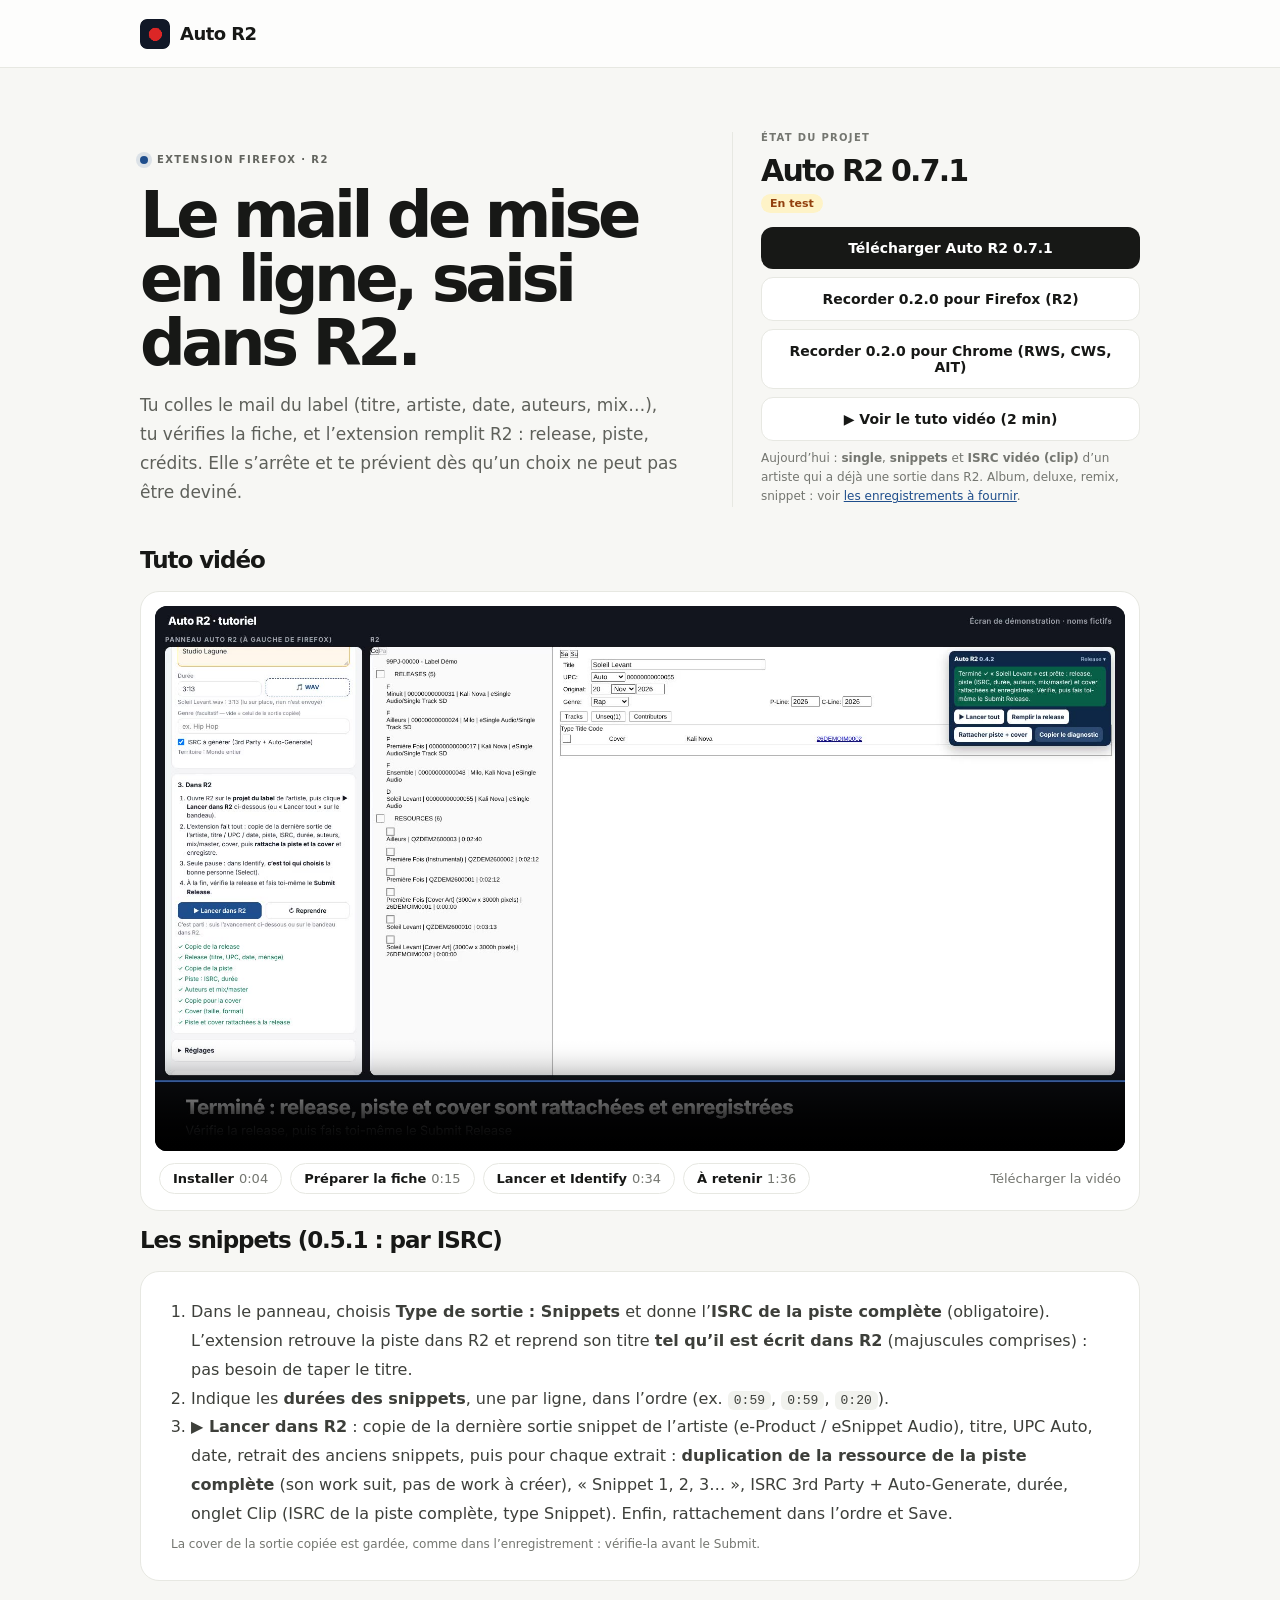
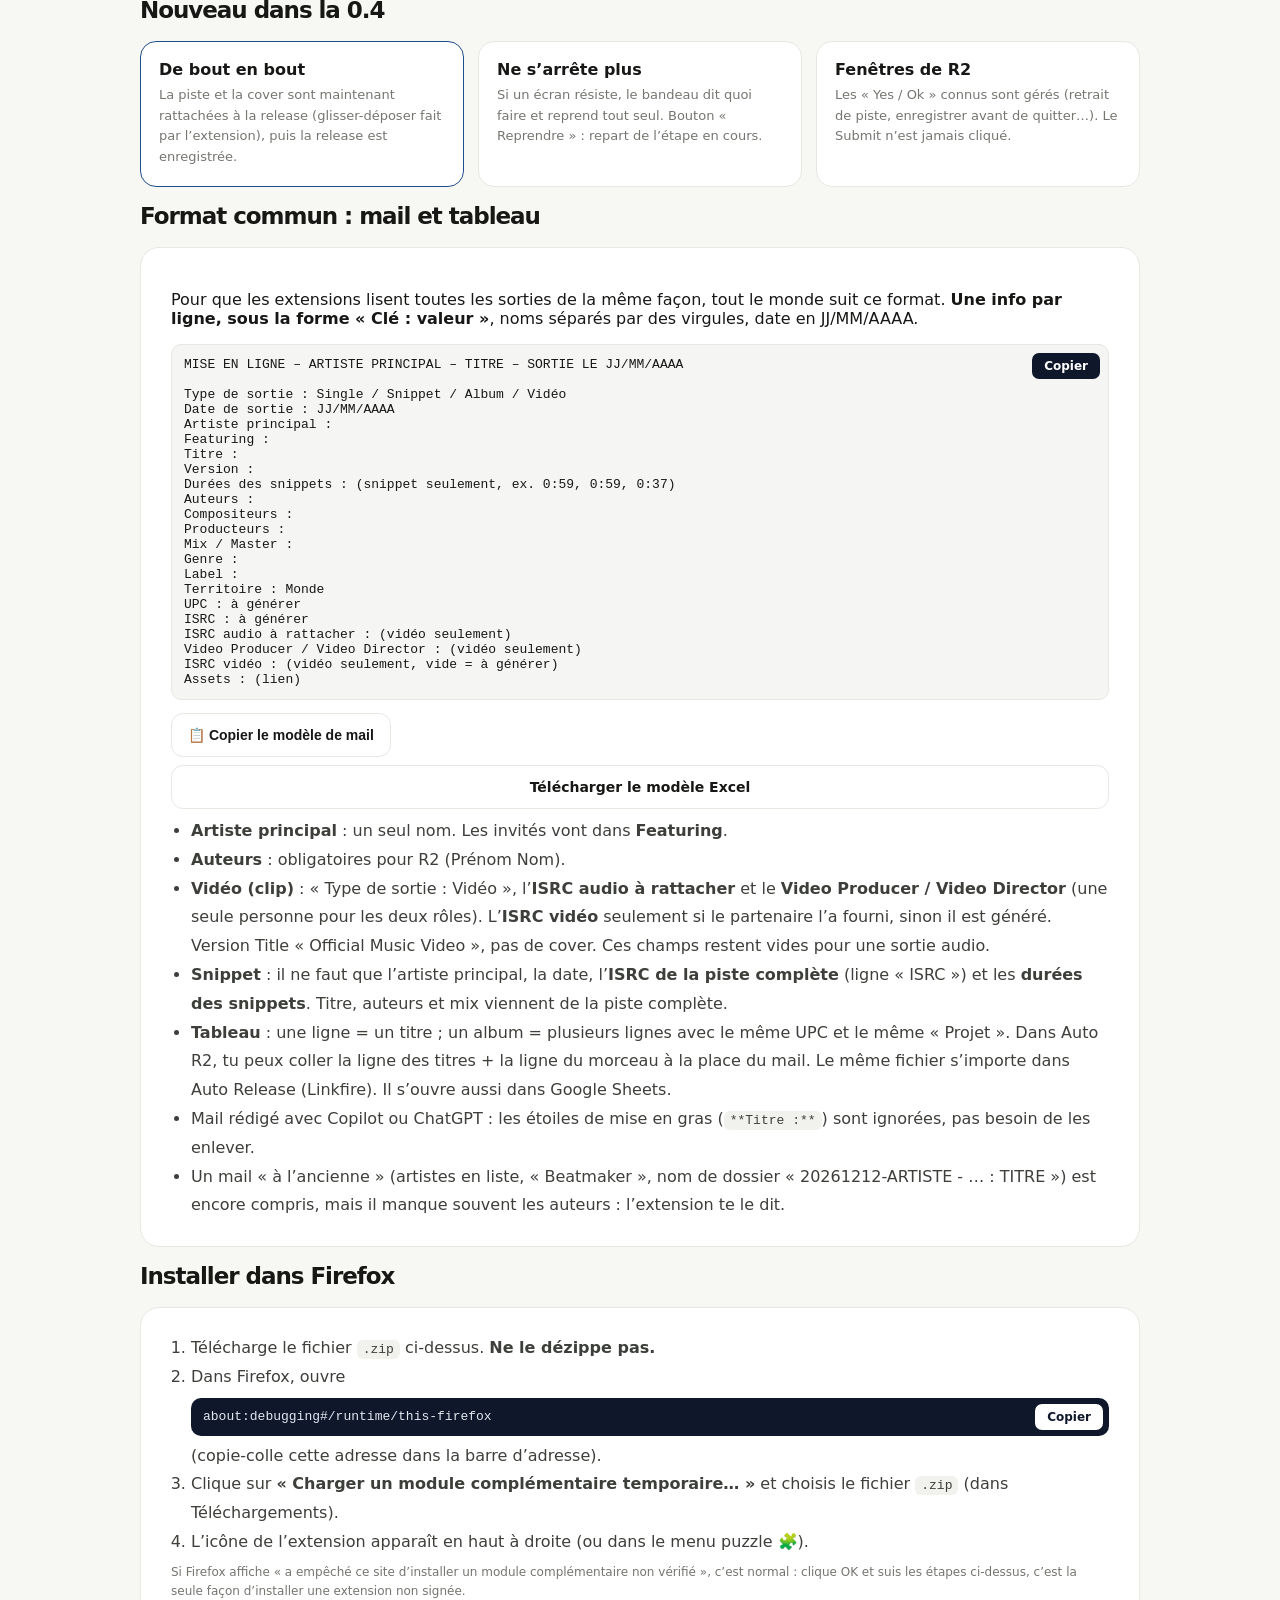
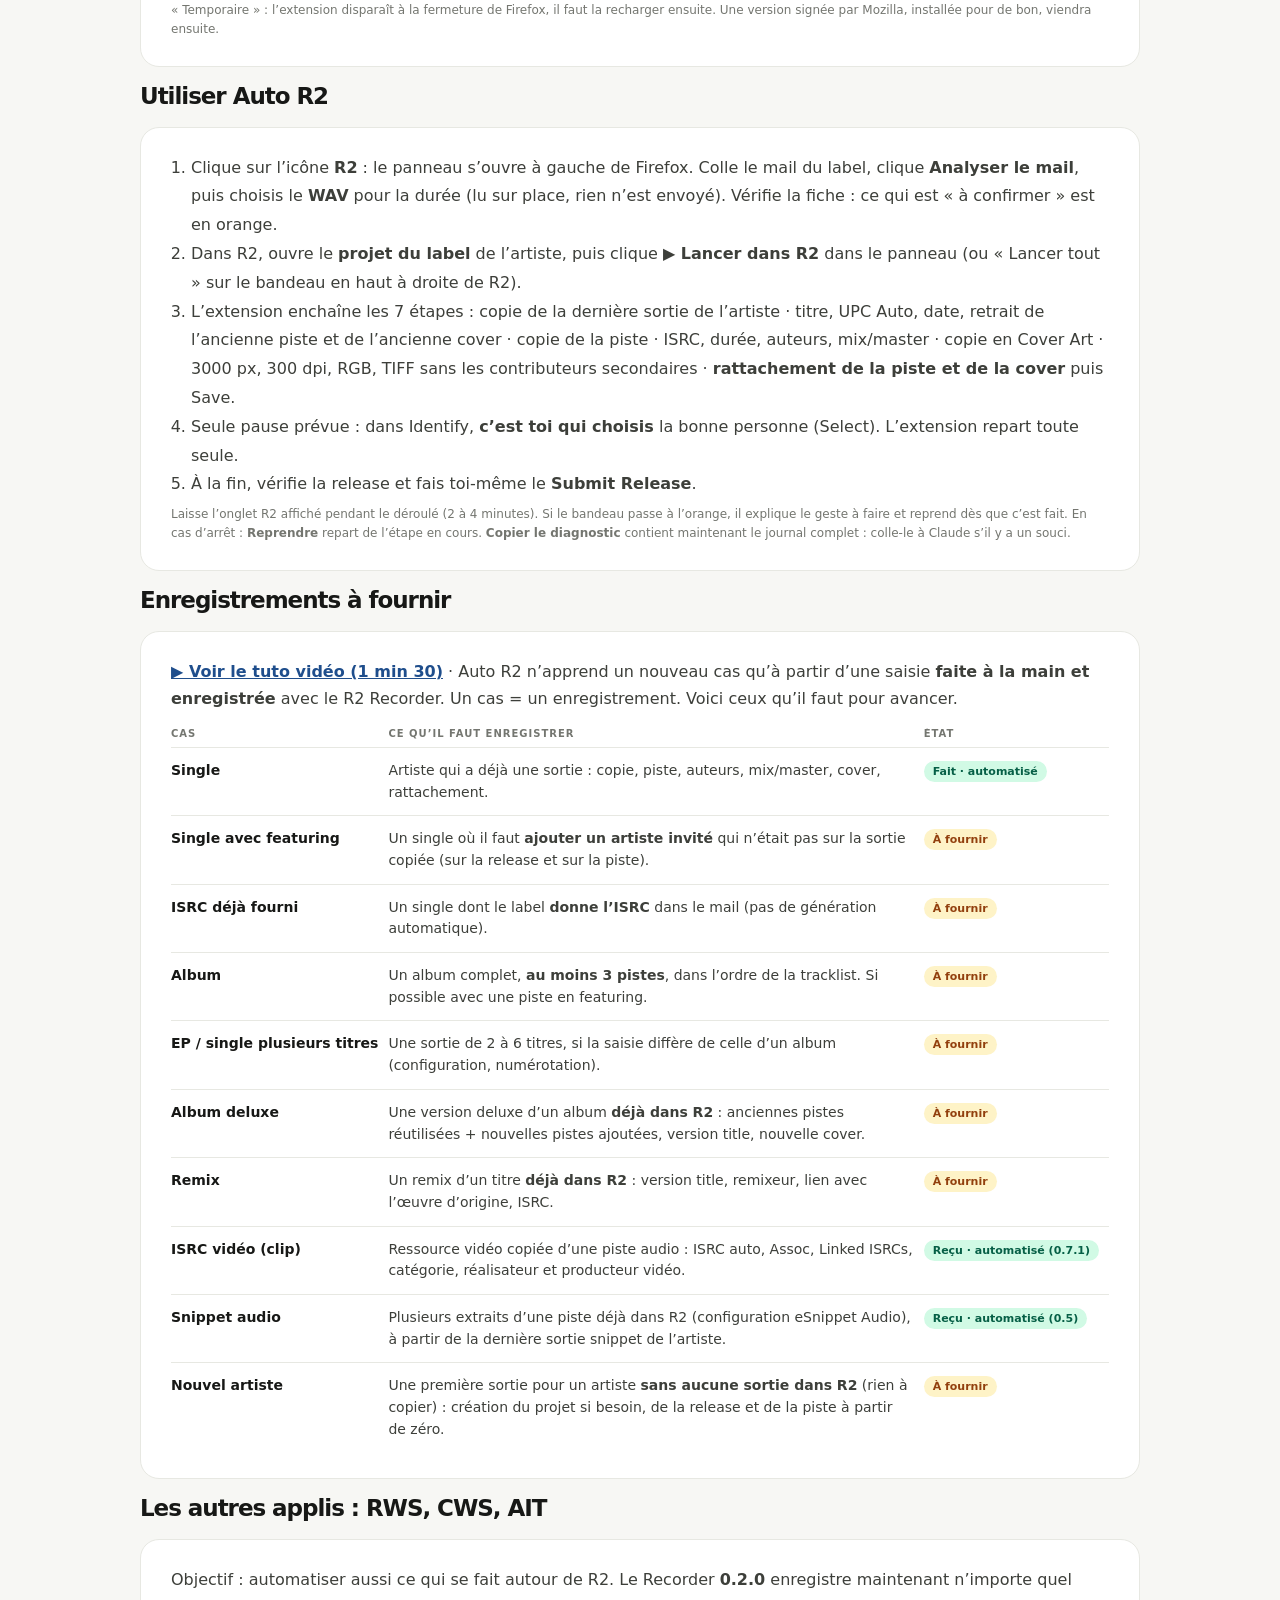
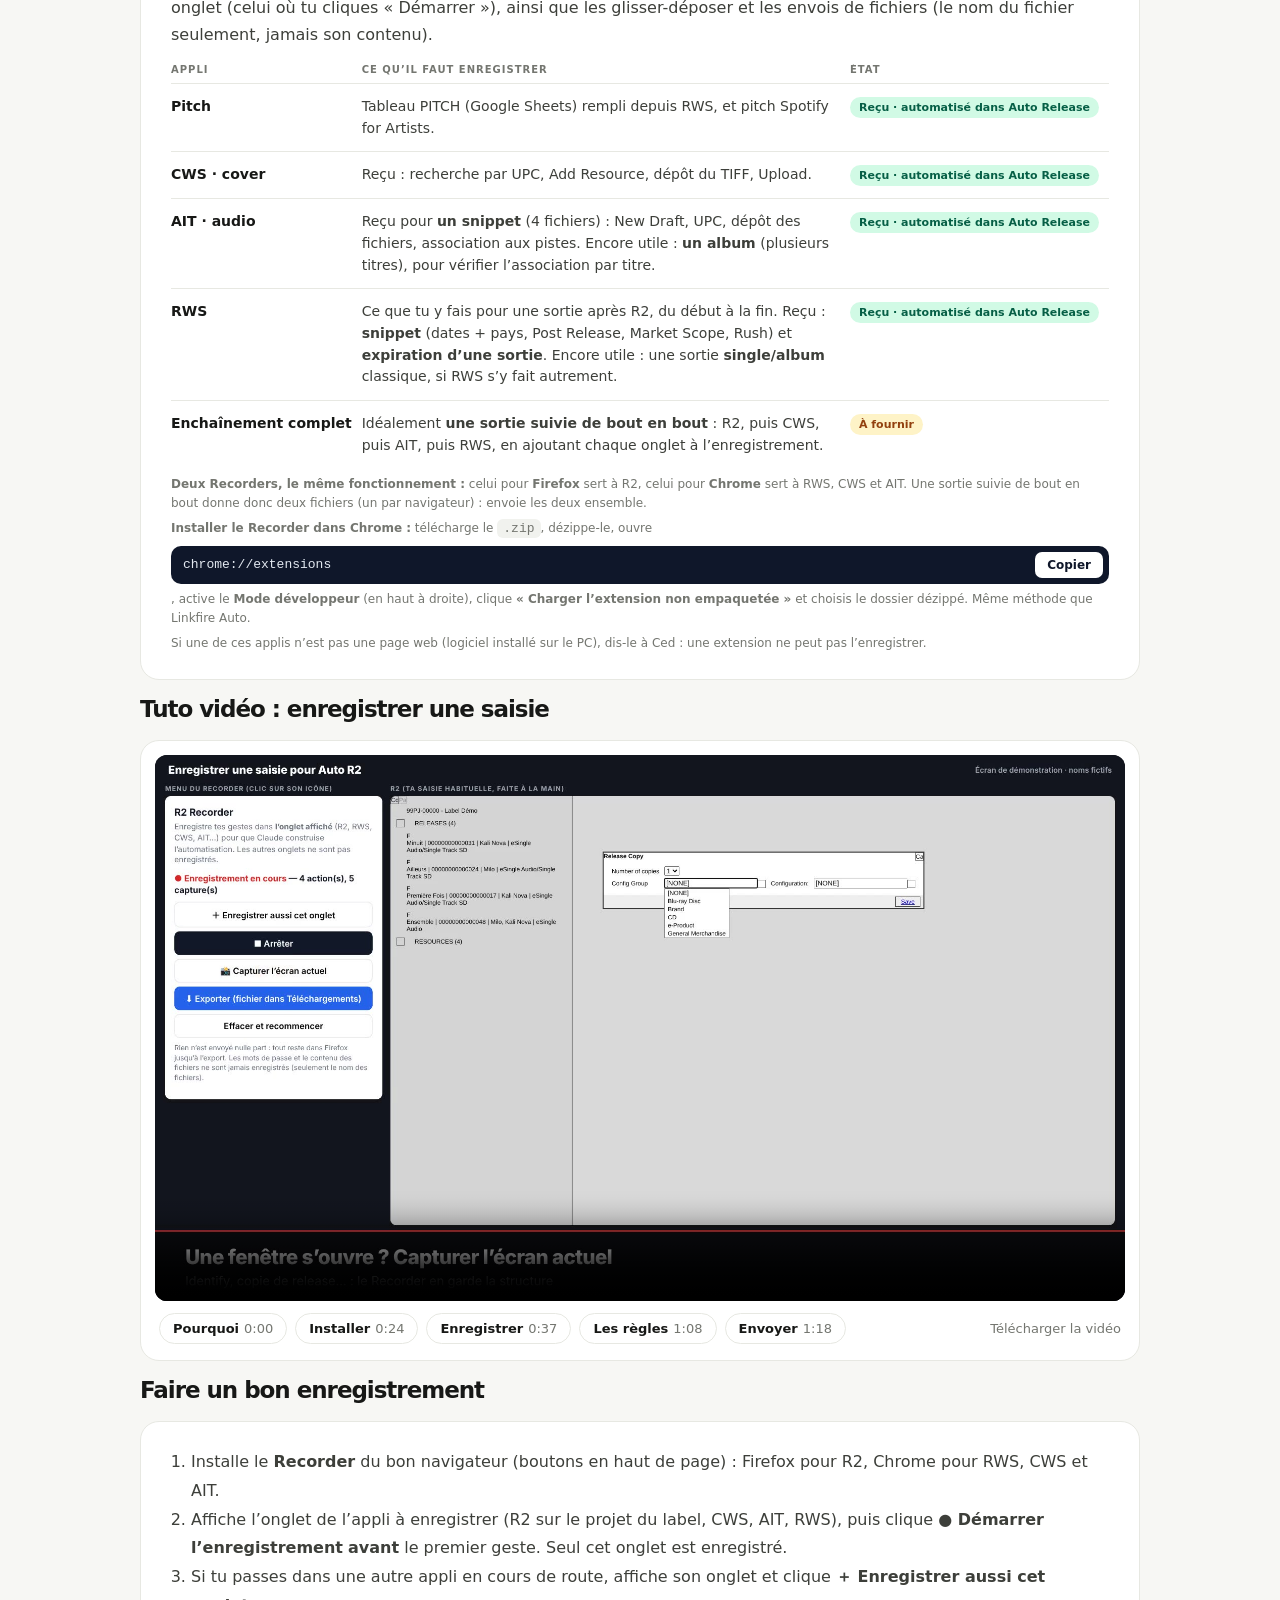
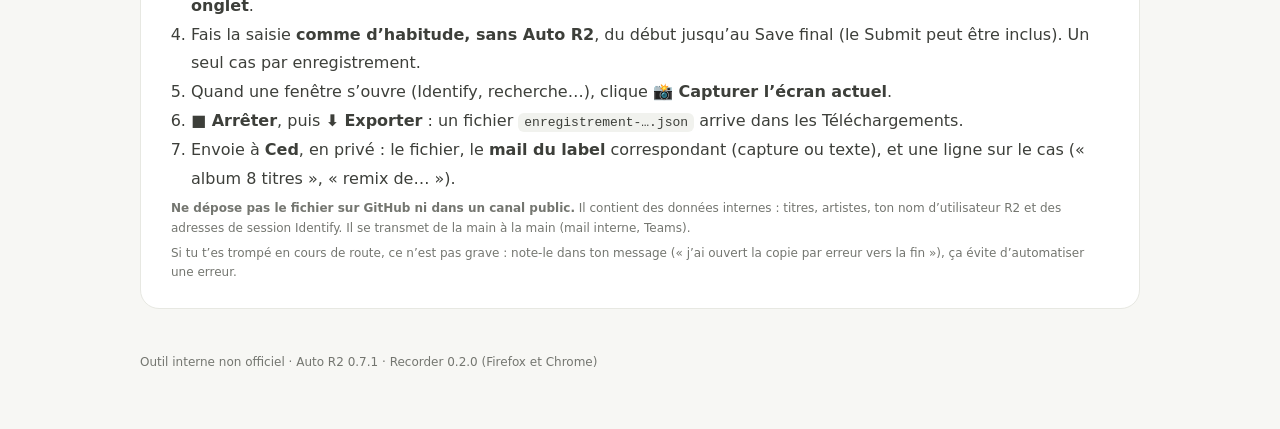
==== commit d54c6a24: "Auto R2 0.7.1 : vidéo — ISRC vidéo fourni ou généré, Version Title Official Music Video, crédit uniq" ====
--- a/docs/index.html
+++ b/docs/index.html
@@ -68,9 +68,9 @@
       </div>
       <aside class="side">
         <div class="side-label">État du projet</div>
-        <div class="ver">Auto R2 0.7.0</div>
+        <div class="ver">Auto R2 0.7.1</div>
         <span class="state">En test</span>
-        <a class="btn p" href="./downloads/Auto-R2-0.7.0.zip" download>Télécharger Auto R2 0.7.0</a>
+        <a class="btn p" href="./downloads/Auto-R2-0.7.1.zip" download>Télécharger Auto R2 0.7.1</a>
         <a class="btn s" style="background:#fff;border:1px solid var(--line);color:var(--ink)" href="./downloads/R2-Recorder-Firefox-0.2.0.zip" download>Recorder 0.2.0 pour Firefox (R2)</a>
         <a class="btn s" style="background:#fff;border:1px solid var(--line);color:var(--ink)" href="./downloads/R2-Recorder-Chrome-0.2.0.zip">Recorder 0.2.0 pour Chrome (RWS, CWS, AIT)</a>
         <a class="btn" style="background:#fff;border:1px solid var(--line);color:var(--ink)" href="#tuto">▶ Voir le tuto vidéo (2 min)</a>
@@ -107,7 +107,7 @@
       <p>Pour que les extensions lisent toutes les sorties de la même façon, tout le monde suit ce format. <b>Une info par ligne, sous la forme « Clé : valeur »</b>, noms séparés par des virgules, date en JJ/MM/AAAA.</p>
       <pre id="mailModel" style="white-space:pre-wrap;background:#f5f5f4;border:1px solid var(--line);border-radius:10px;padding:12px;font-size:13px">MISE EN LIGNE – ARTISTE PRINCIPAL – TITRE – SORTIE LE JJ/MM/AAAA
 
-Type de sortie : Single / Snippet / Album
+Type de sortie : Single / Snippet / Album / Vidéo
 Date de sortie : JJ/MM/AAAA
 Artiste principal :
 Featuring :
@@ -123,13 +123,16 @@
 Territoire : Monde
 UPC : à générer
 ISRC : à générer
+ISRC audio à rattacher : (vidéo seulement)
+Video Producer / Video Director : (vidéo seulement)
+ISRC vidéo : (vidéo seulement, vide = à générer)
 Assets : (lien)</pre>
       <button class="btn s" style="background:#fff;border:1px solid var(--line);color:var(--ink)" onclick="navigator.clipboard.writeText(document.getElementById('mailModel').innerText).then(()=>{this.textContent='Copié ✓'})">📋 Copier le modèle de mail</button>
       <a class="btn s" style="background:#fff;border:1px solid var(--line);color:var(--ink)" href="./downloads/modele-mise-en-ligne.xlsx" download>Télécharger le modèle Excel</a>
       <ul>
         <li><b>Artiste principal</b> : un seul nom. Les invités vont dans <b>Featuring</b>.</li>
         <li><b>Auteurs</b> : obligatoires pour R2 (Prénom Nom).</li>
-        <li><b>ISRC vidéo</b> : choisis « ISRC vidéo » dans Type de sortie, puis l’<b>ISRC de la piste audio</b>, le <b>réalisateur</b> et le <b>producteur vidéo</b>. Le reste (titre, durée) vient de la piste.</li>
+        <li><b>Vidéo (clip)</b> : « Type de sortie : Vidéo », l’<b>ISRC audio à rattacher</b> et le <b>Video Producer / Video Director</b> (une seule personne pour les deux rôles). L’<b>ISRC vidéo</b> seulement si le partenaire l’a fourni, sinon il est généré. Version Title « Official Music Video », pas de cover. Ces champs restent vides pour une sortie audio.</li>
         <li><b>Snippet</b> : il ne faut que l’artiste principal, la date, l’<b>ISRC de la piste complète</b> (ligne « ISRC ») et les <b>durées des snippets</b>. Titre, auteurs et mix viennent de la piste complète.</li>
         <li><b>Tableau</b> : une ligne = un titre ; un album = plusieurs lignes avec le même UPC et le même « Projet ». Dans Auto R2, tu peux coller la ligne des titres + la ligne du morceau à la place du mail. Le même fichier s’importe dans Auto Release (Linkfire). Il s’ouvre aussi dans Google Sheets.</li>
         <li>Mail rédigé avec Copilot ou ChatGPT : les étoiles de mise en gras (<code>**Titre :**</code>) sont ignorées, pas besoin de les enlever.</li>
@@ -174,7 +177,7 @@
           <tr><td>EP / single plusieurs titres</td><td>Une sortie de 2 à 6 titres, si la saisie diffère de celle d’un album (configuration, numérotation).</td><td><span class="tag todo">À fournir</span></td></tr>
           <tr><td>Album deluxe</td><td>Une version deluxe d’un album <b>déjà dans R2</b> : anciennes pistes réutilisées + nouvelles pistes ajoutées, version title, nouvelle cover.</td><td><span class="tag todo">À fournir</span></td></tr>
           <tr><td>Remix</td><td>Un remix d’un titre <b>déjà dans R2</b> : version title, remixeur, lien avec l’œuvre d’origine, ISRC.</td><td><span class="tag todo">À fournir</span></td></tr>
-          <tr><td>ISRC vidéo (clip)</td><td>Ressource vidéo copiée d’une piste audio : ISRC auto, Assoc, Linked ISRCs, catégorie, réalisateur et producteur vidéo.</td><td><span class="tag ok">Reçu · automatisé (0.7)</span></td></tr>
+          <tr><td>ISRC vidéo (clip)</td><td>Ressource vidéo copiée d’une piste audio : ISRC auto, Assoc, Linked ISRCs, catégorie, réalisateur et producteur vidéo.</td><td><span class="tag ok">Reçu · automatisé (0.7.1)</span></td></tr>
           <tr><td>Snippet audio</td><td>Plusieurs extraits d’une piste déjà dans R2 (configuration eSnippet Audio), à partir de la dernière sortie snippet de l’artiste.</td><td><span class="tag ok">Reçu · automatisé (0.5)</span></td></tr>
           <tr><td>Nouvel artiste</td><td>Une première sortie pour un artiste <b>sans aucune sortie dans R2</b> (rien à copier) : création du projet si besoin, de la release et de la piste à partir de zéro.</td><td><span class="tag todo">À fournir</span></td></tr>
         </tbody>
@@ -223,7 +226,7 @@
       <p class="note">Si tu t’es trompé en cours de route, ce n’est pas grave : note-le dans ton message (« j’ai ouvert la copie par erreur vers la fin »), ça évite d’automatiser une erreur.</p>
     </div>
 
-    <footer>Outil interne non officiel · Auto R2 0.7.0 · Recorder 0.2.0 (Firefox et Chrome)</footer>
+    <footer>Outil interne non officiel · Auto R2 0.7.1 · Recorder 0.2.0 (Firefox et Chrome)</footer>
   </main>
   <script>document.querySelectorAll('.chaps button').forEach(b=>b.addEventListener('click',()=>{const v=b.closest('.tuto').querySelector('video');v.currentTime=+b.dataset.t;v.play();}));</script>
 <style>
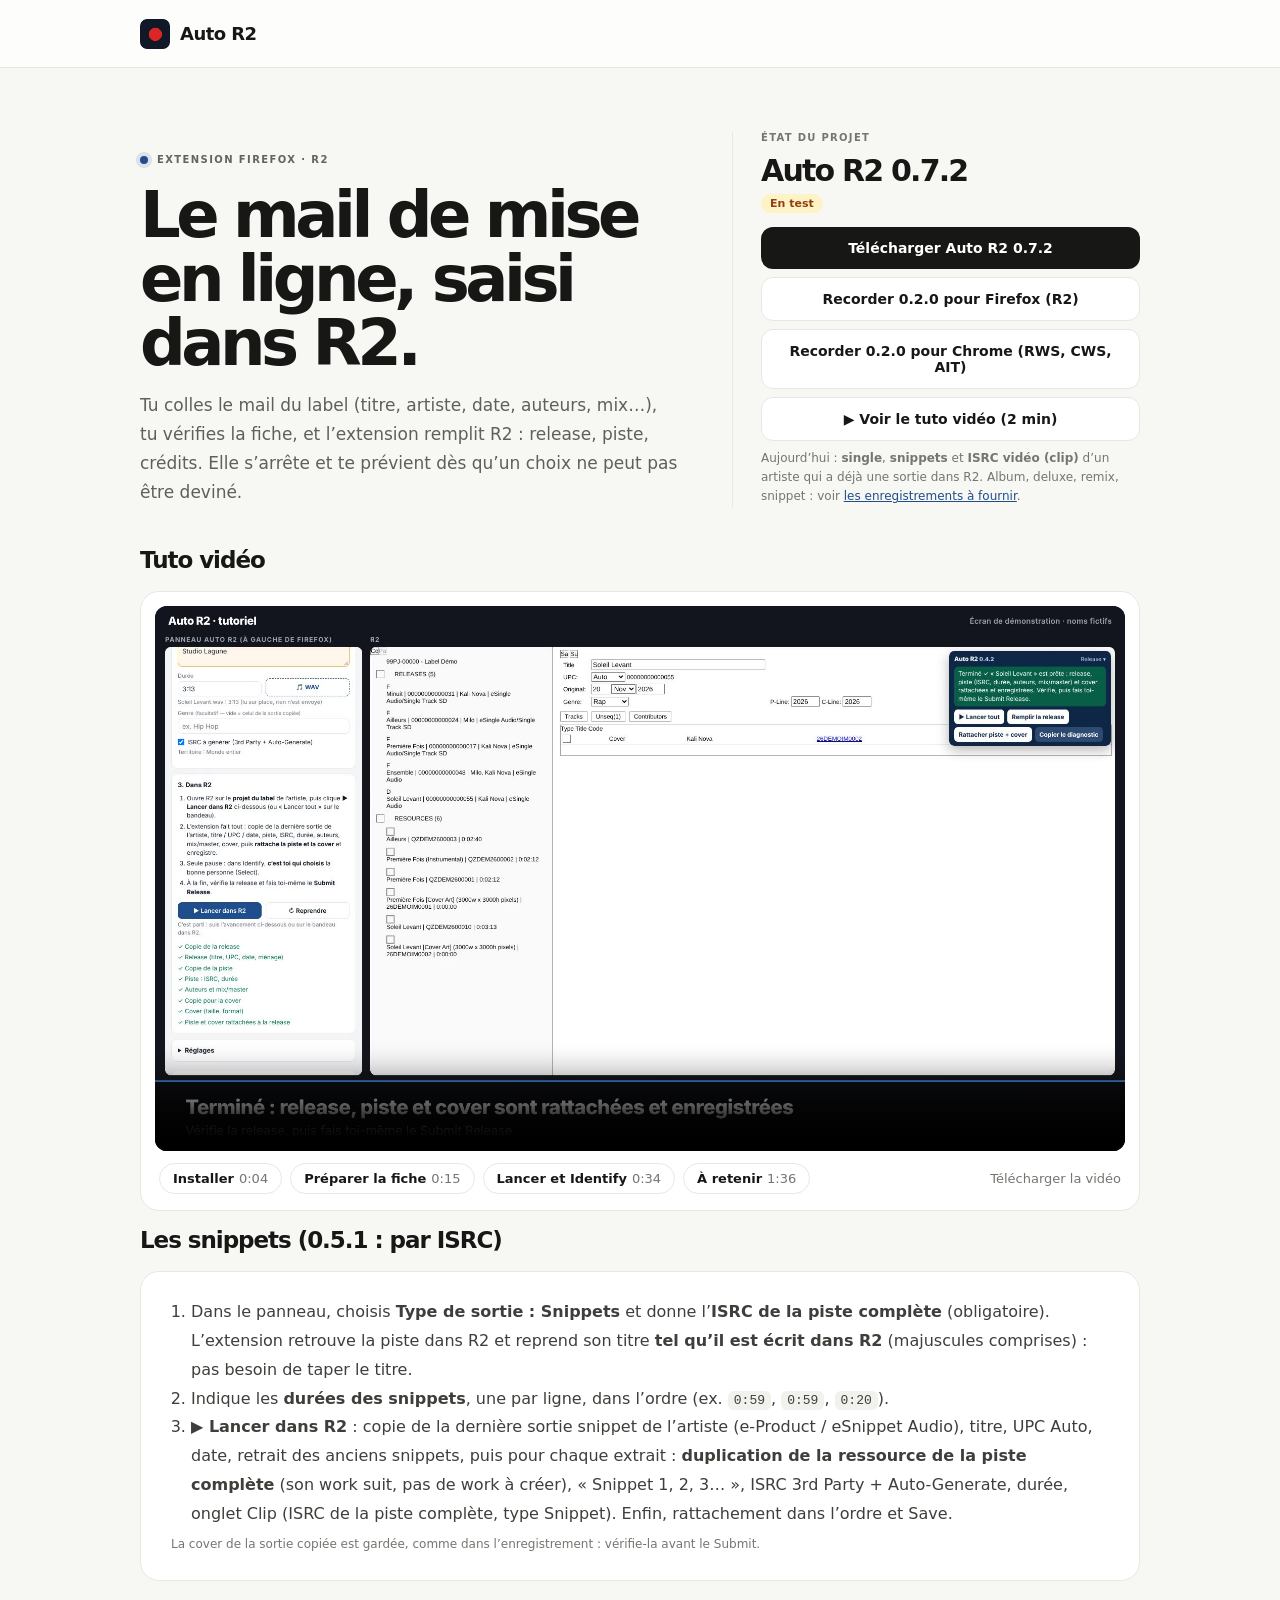
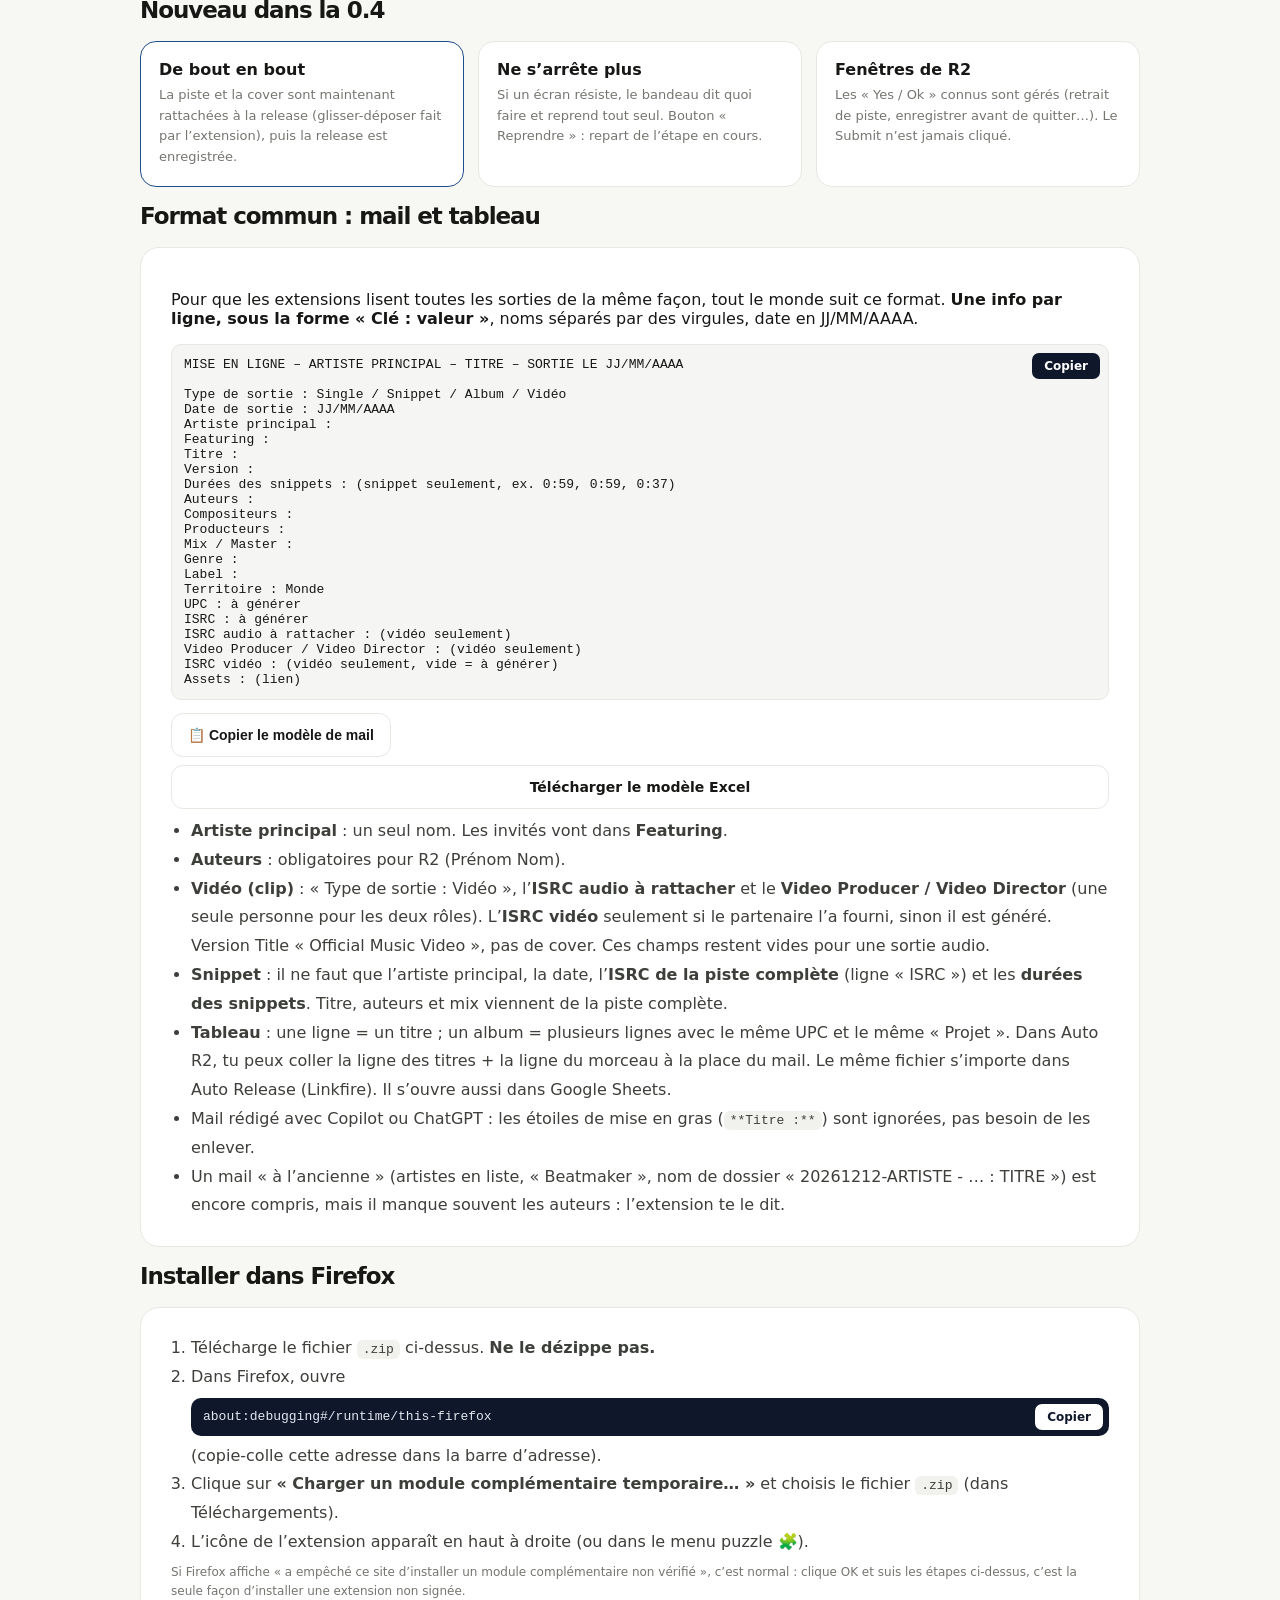
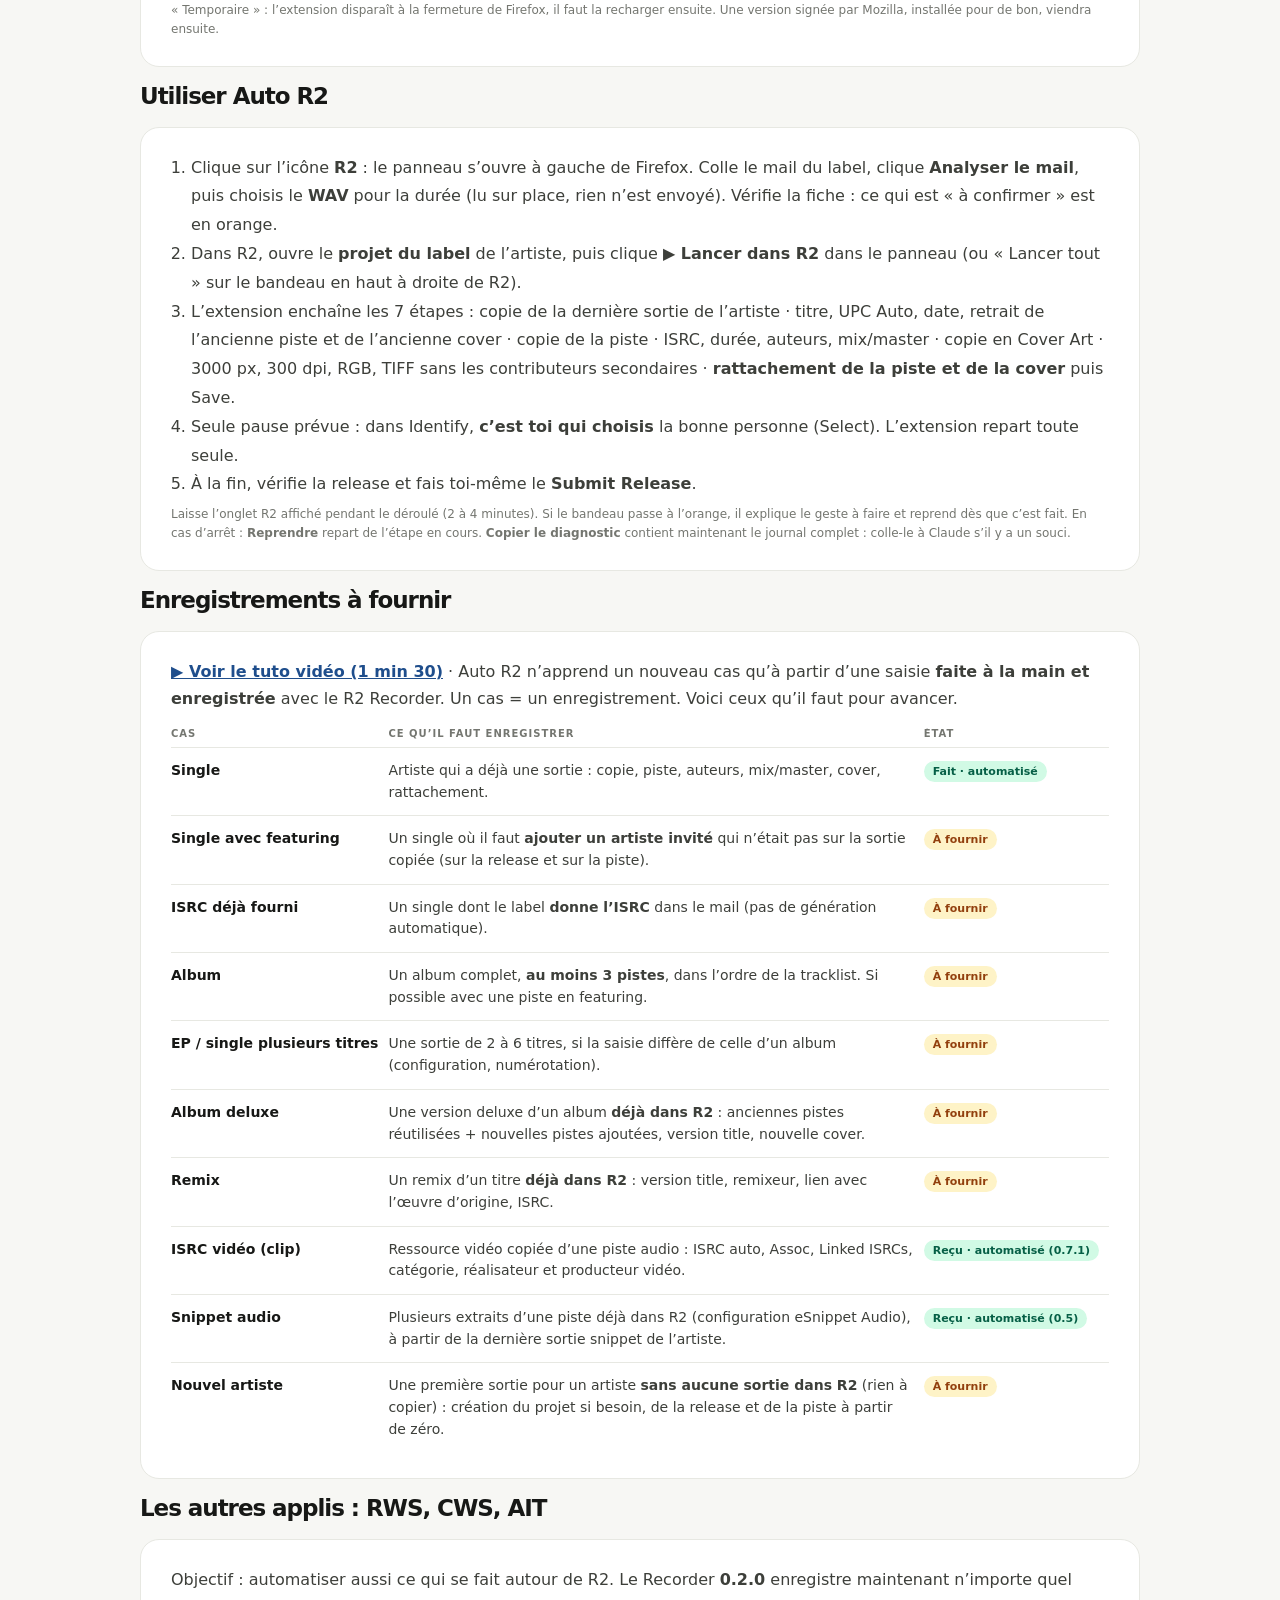
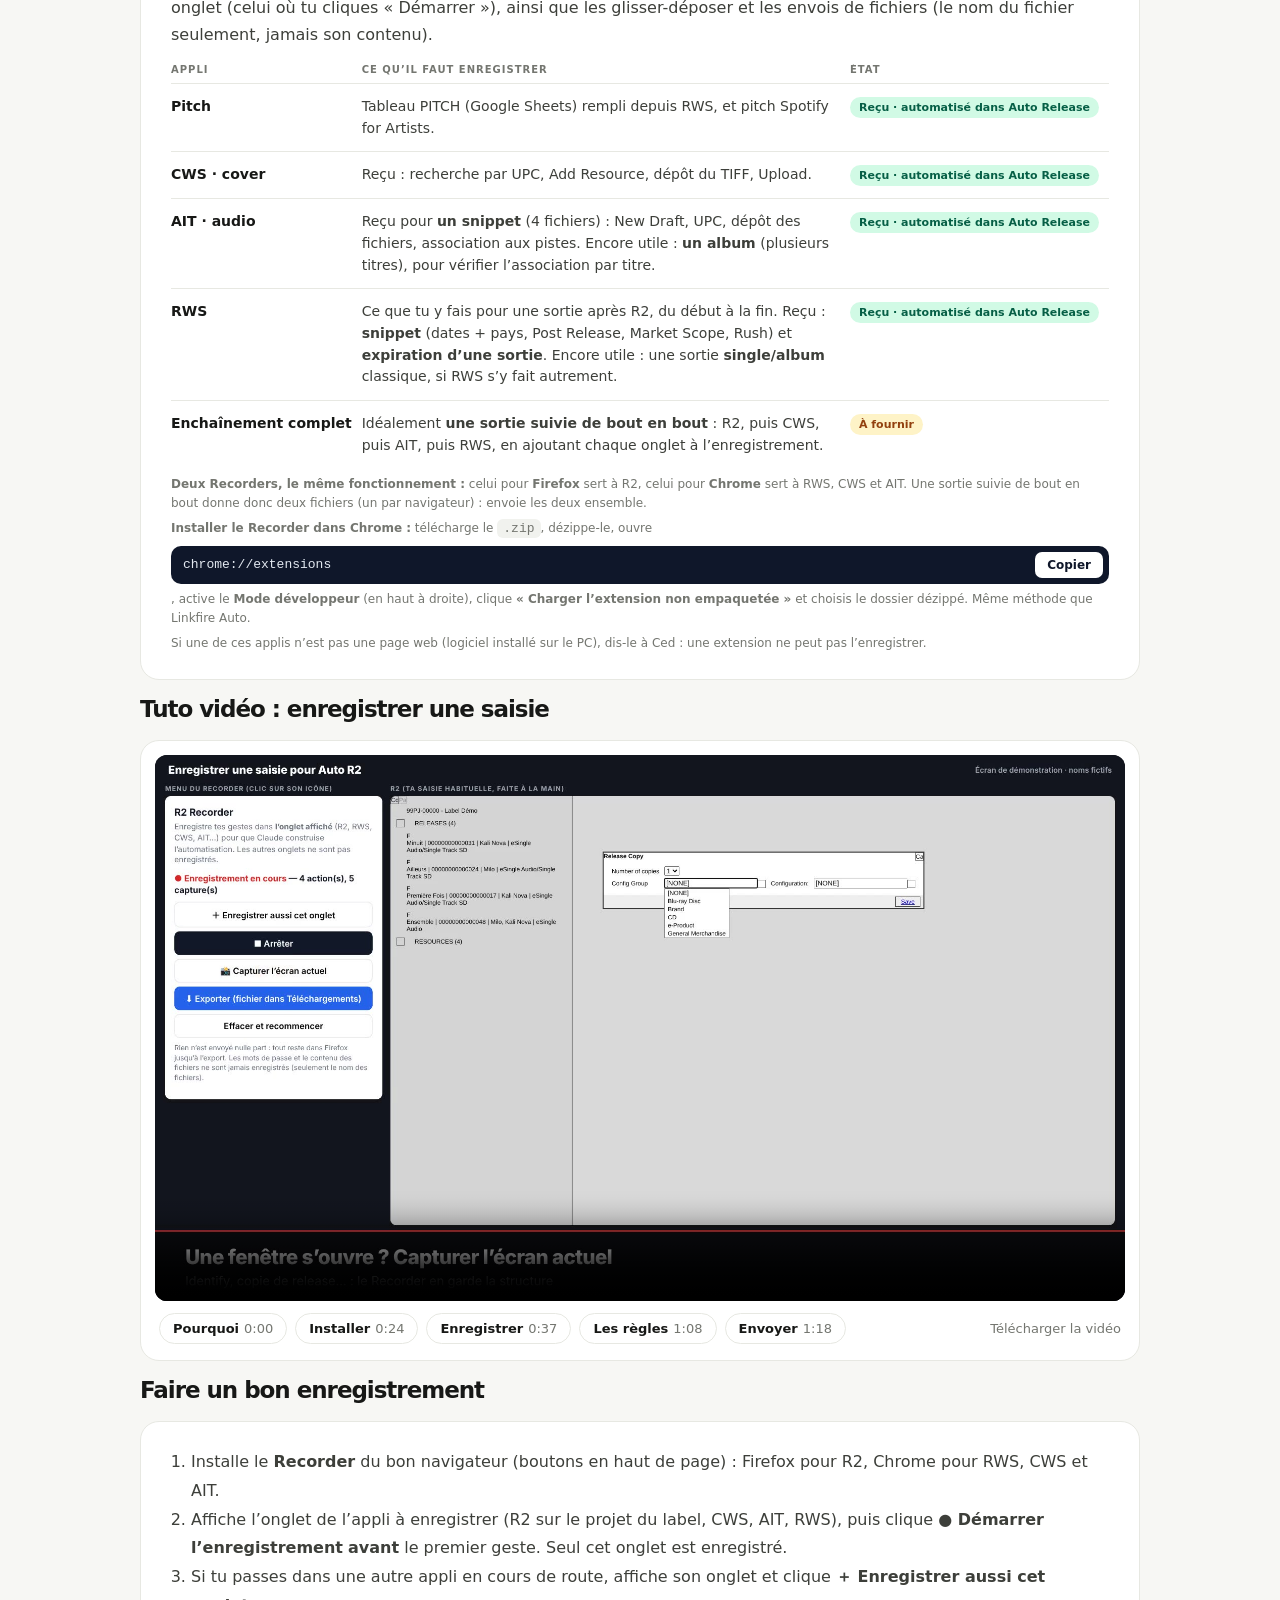
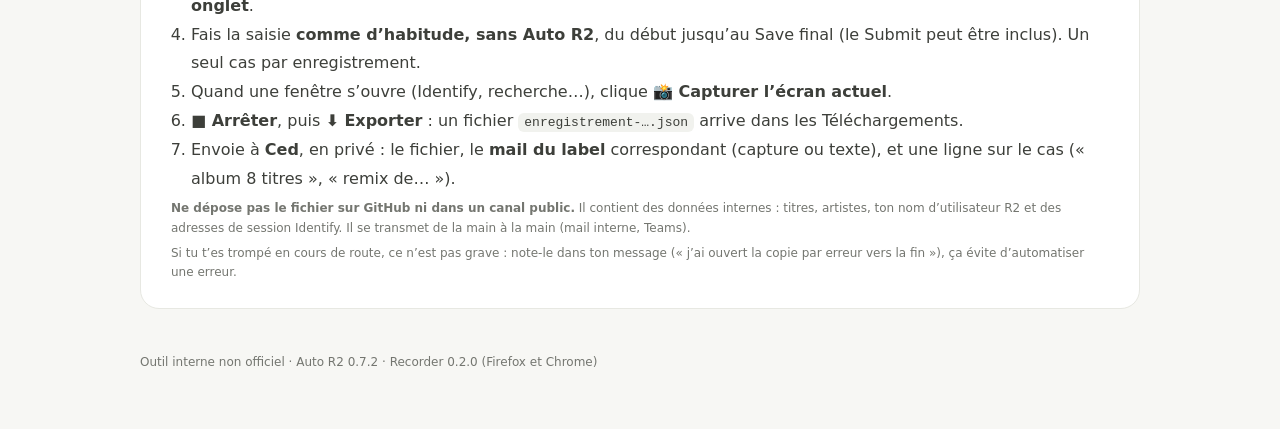
==== commit d0e894a0: "Auto R2 0.7.2 : chaque snippet est copié de la ressource retrouvée par l'ISRC fourni (work conservé)" ====
--- a/docs/index.html
+++ b/docs/index.html
@@ -68,9 +68,9 @@
       </div>
       <aside class="side">
         <div class="side-label">État du projet</div>
-        <div class="ver">Auto R2 0.7.1</div>
+        <div class="ver">Auto R2 0.7.2</div>
         <span class="state">En test</span>
-        <a class="btn p" href="./downloads/Auto-R2-0.7.1.zip" download>Télécharger Auto R2 0.7.1</a>
+        <a class="btn p" href="./downloads/Auto-R2-0.7.2.zip" download>Télécharger Auto R2 0.7.2</a>
         <a class="btn s" style="background:#fff;border:1px solid var(--line);color:var(--ink)" href="./downloads/R2-Recorder-Firefox-0.2.0.zip" download>Recorder 0.2.0 pour Firefox (R2)</a>
         <a class="btn s" style="background:#fff;border:1px solid var(--line);color:var(--ink)" href="./downloads/R2-Recorder-Chrome-0.2.0.zip">Recorder 0.2.0 pour Chrome (RWS, CWS, AIT)</a>
         <a class="btn" style="background:#fff;border:1px solid var(--line);color:var(--ink)" href="#tuto">▶ Voir le tuto vidéo (2 min)</a>
@@ -226,7 +226,7 @@
       <p class="note">Si tu t’es trompé en cours de route, ce n’est pas grave : note-le dans ton message (« j’ai ouvert la copie par erreur vers la fin »), ça évite d’automatiser une erreur.</p>
     </div>
 
-    <footer>Outil interne non officiel · Auto R2 0.7.1 · Recorder 0.2.0 (Firefox et Chrome)</footer>
+    <footer>Outil interne non officiel · Auto R2 0.7.2 · Recorder 0.2.0 (Firefox et Chrome)</footer>
   </main>
   <script>document.querySelectorAll('.chaps button').forEach(b=>b.addEventListener('click',()=>{const v=b.closest('.tuto').querySelector('video');v.currentTime=+b.dataset.t;v.play();}));</script>
 <style>
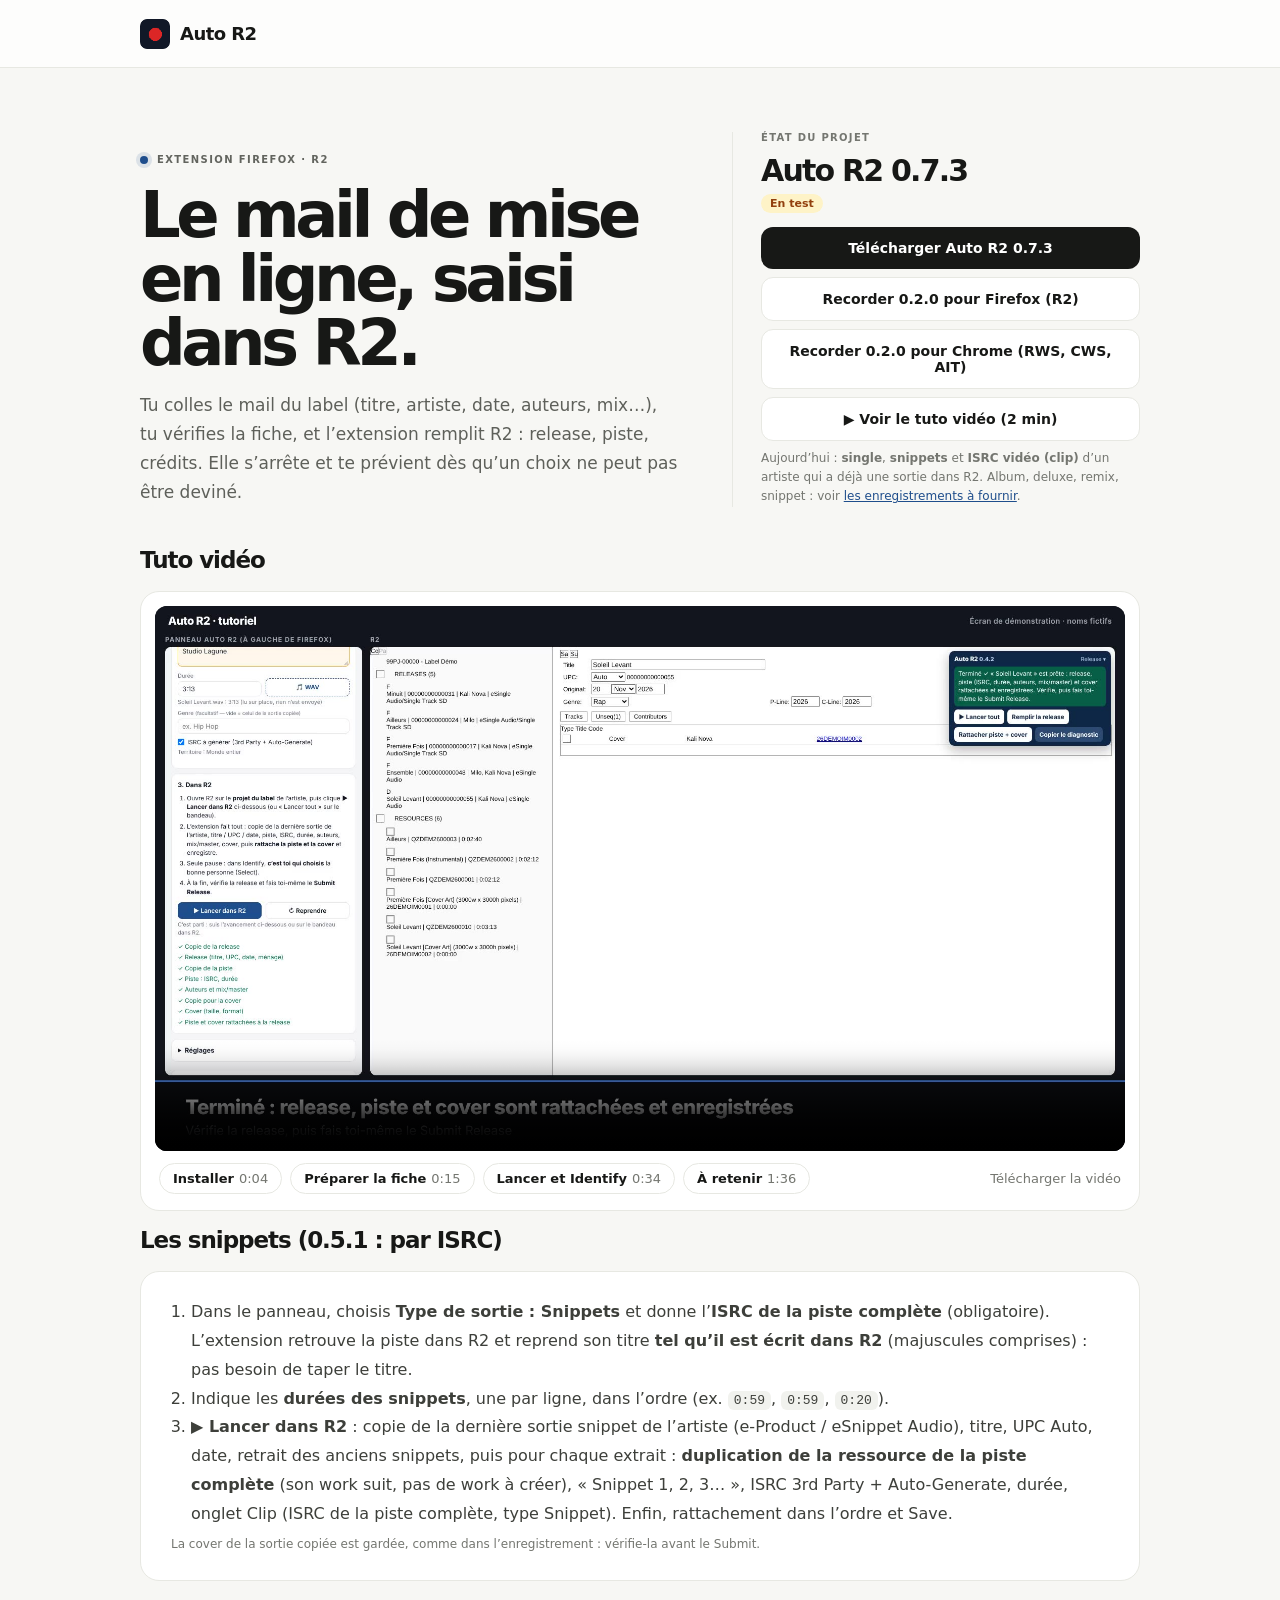
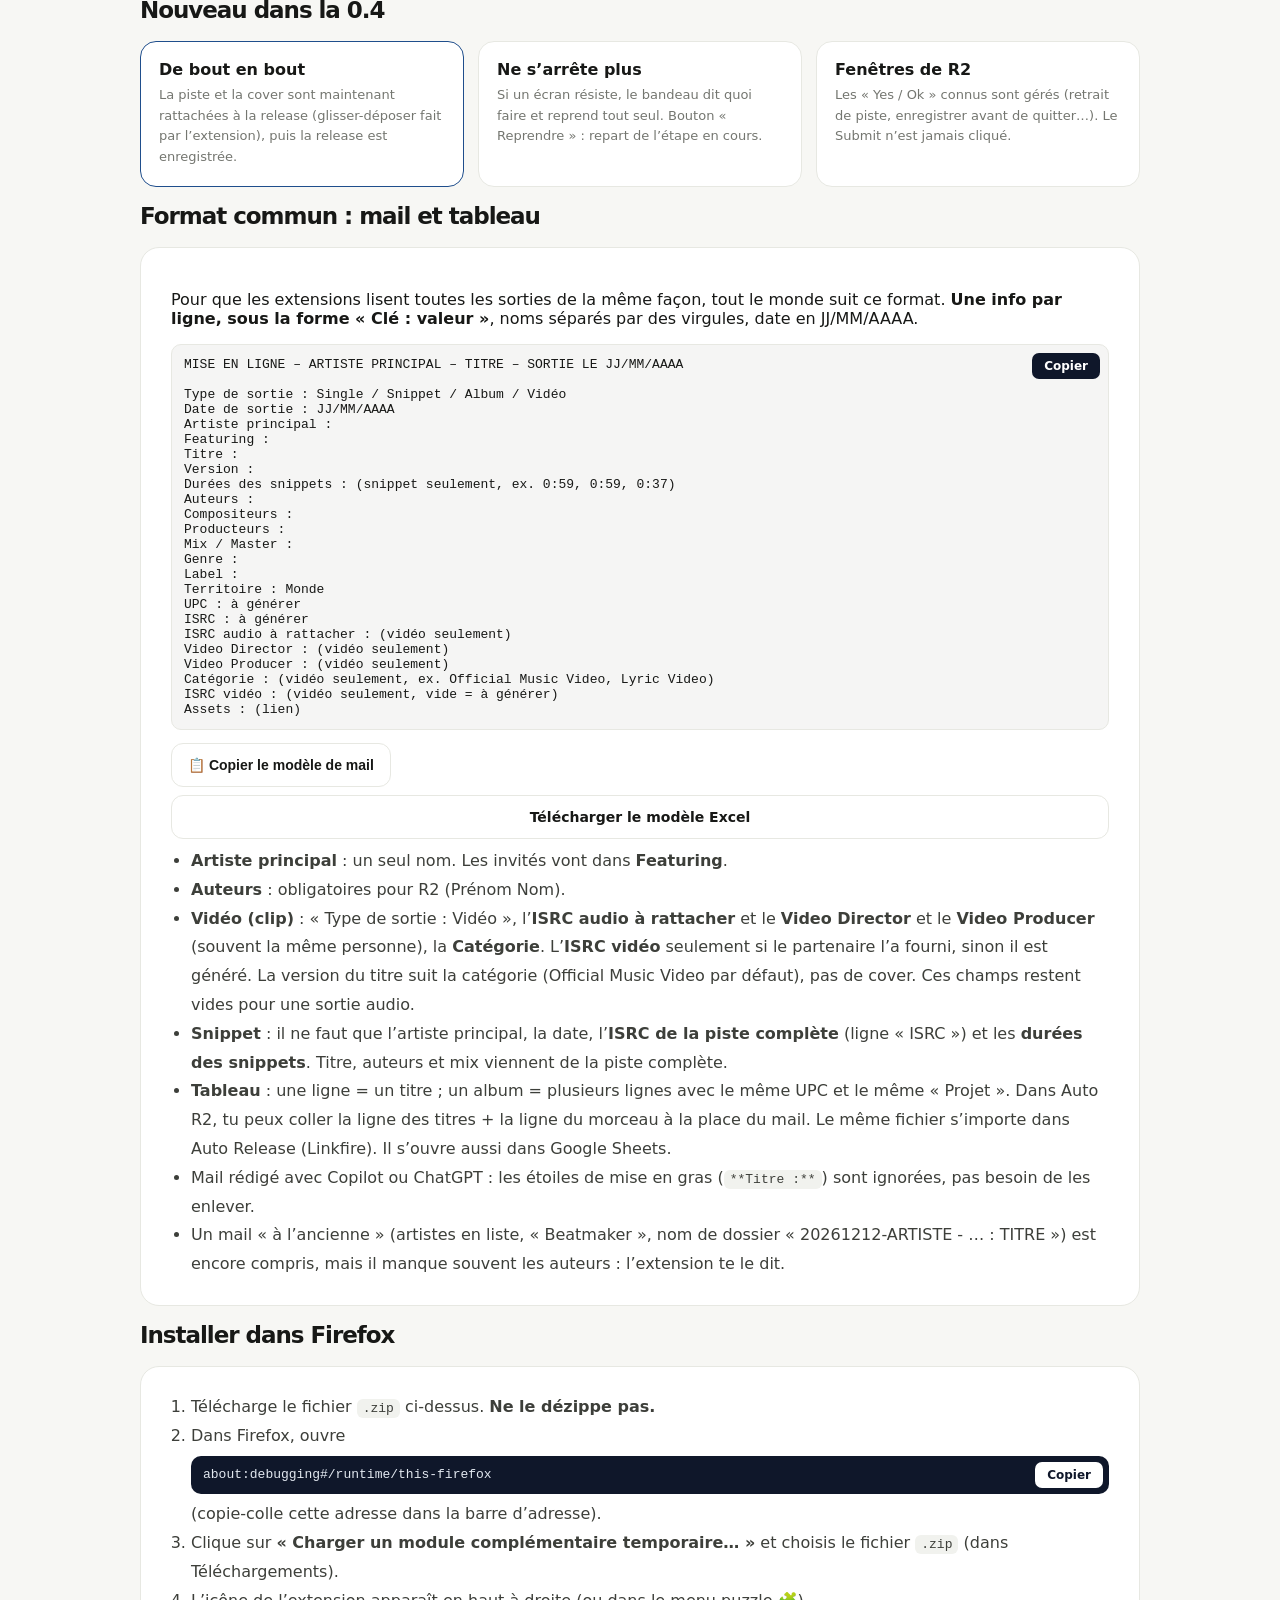
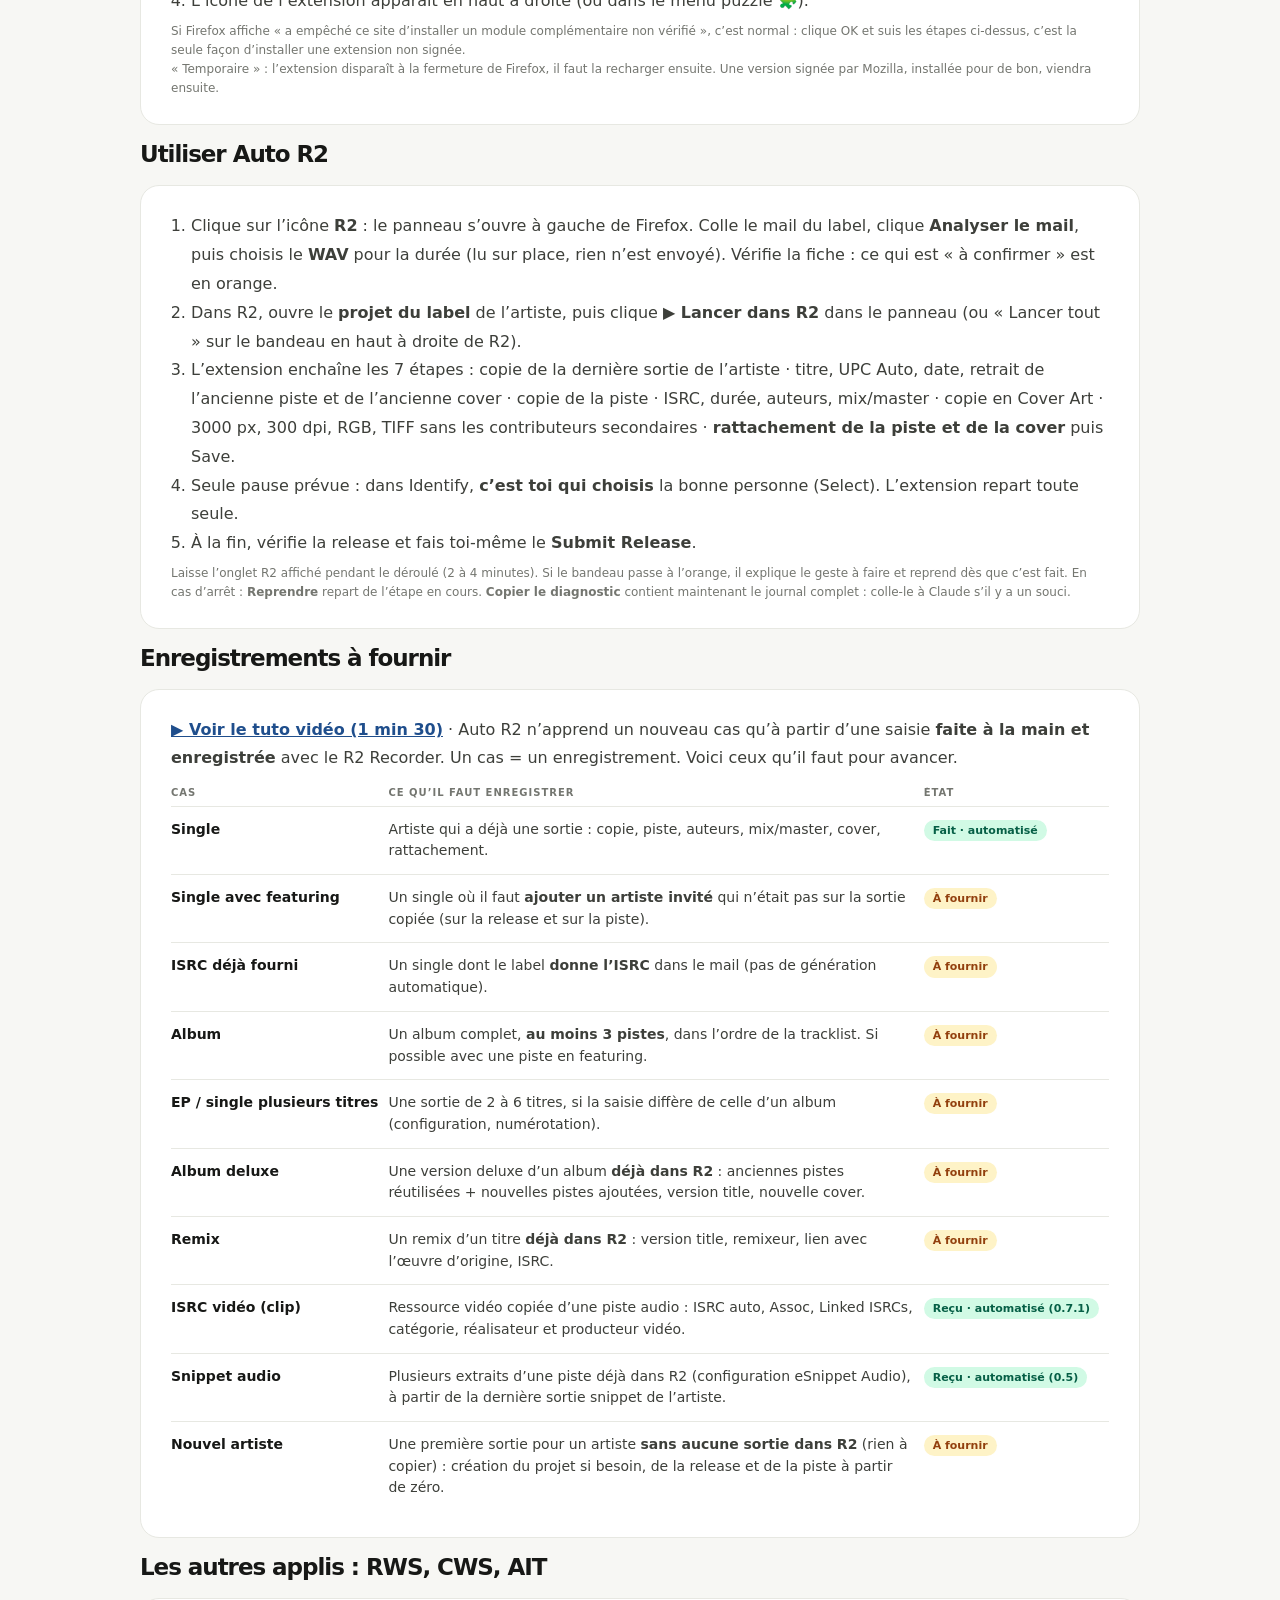
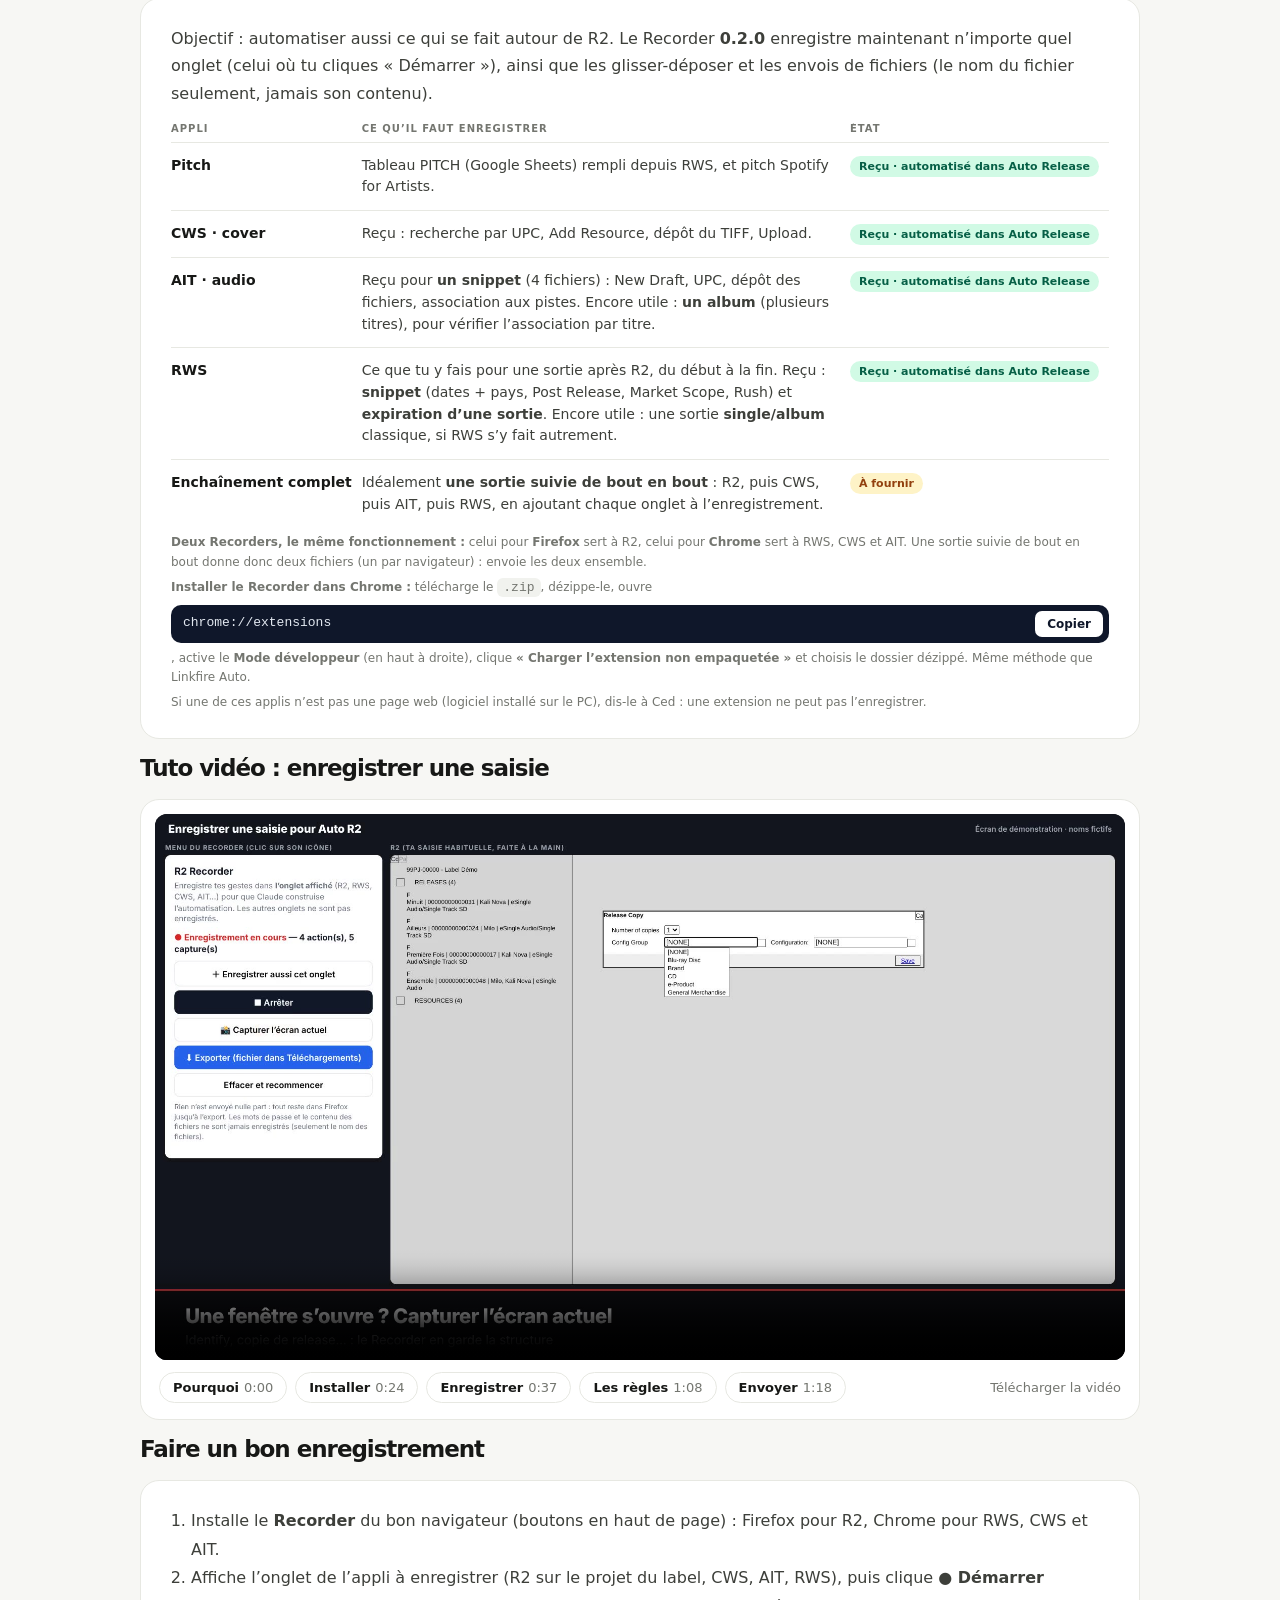
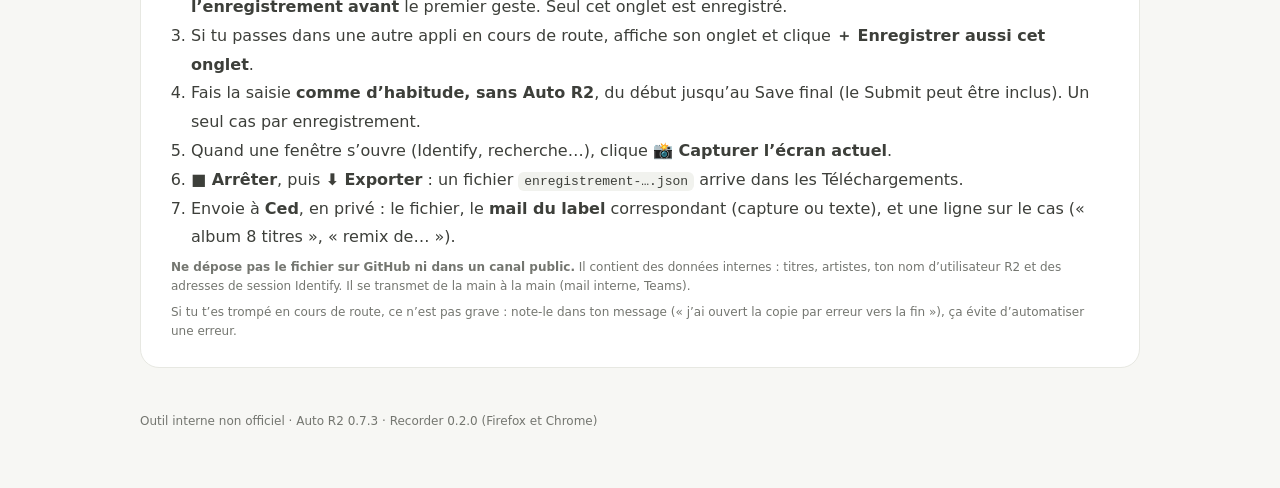
==== commit de5df46a: "Auto R2 0.7.3 : analyse du mail vidéo (mode ISRC vidéo forcé dès qu'un champ vidéo est présent, ISRC" ====
--- a/docs/index.html
+++ b/docs/index.html
@@ -68,9 +68,9 @@
       </div>
       <aside class="side">
         <div class="side-label">État du projet</div>
-        <div class="ver">Auto R2 0.7.2</div>
+        <div class="ver">Auto R2 0.7.3</div>
         <span class="state">En test</span>
-        <a class="btn p" href="./downloads/Auto-R2-0.7.2.zip" download>Télécharger Auto R2 0.7.2</a>
+        <a class="btn p" href="./downloads/Auto-R2-0.7.3.zip" download>Télécharger Auto R2 0.7.3</a>
         <a class="btn s" style="background:#fff;border:1px solid var(--line);color:var(--ink)" href="./downloads/R2-Recorder-Firefox-0.2.0.zip" download>Recorder 0.2.0 pour Firefox (R2)</a>
         <a class="btn s" style="background:#fff;border:1px solid var(--line);color:var(--ink)" href="./downloads/R2-Recorder-Chrome-0.2.0.zip">Recorder 0.2.0 pour Chrome (RWS, CWS, AIT)</a>
         <a class="btn" style="background:#fff;border:1px solid var(--line);color:var(--ink)" href="#tuto">▶ Voir le tuto vidéo (2 min)</a>
@@ -124,7 +124,9 @@
 UPC : à générer
 ISRC : à générer
 ISRC audio à rattacher : (vidéo seulement)
-Video Producer / Video Director : (vidéo seulement)
+Video Director : (vidéo seulement)
+Video Producer : (vidéo seulement)
+Catégorie : (vidéo seulement, ex. Official Music Video, Lyric Video)
 ISRC vidéo : (vidéo seulement, vide = à générer)
 Assets : (lien)</pre>
       <button class="btn s" style="background:#fff;border:1px solid var(--line);color:var(--ink)" onclick="navigator.clipboard.writeText(document.getElementById('mailModel').innerText).then(()=>{this.textContent='Copié ✓'})">📋 Copier le modèle de mail</button>
@@ -132,7 +134,7 @@
       <ul>
         <li><b>Artiste principal</b> : un seul nom. Les invités vont dans <b>Featuring</b>.</li>
         <li><b>Auteurs</b> : obligatoires pour R2 (Prénom Nom).</li>
-        <li><b>Vidéo (clip)</b> : « Type de sortie : Vidéo », l’<b>ISRC audio à rattacher</b> et le <b>Video Producer / Video Director</b> (une seule personne pour les deux rôles). L’<b>ISRC vidéo</b> seulement si le partenaire l’a fourni, sinon il est généré. Version Title « Official Music Video », pas de cover. Ces champs restent vides pour une sortie audio.</li>
+        <li><b>Vidéo (clip)</b> : « Type de sortie : Vidéo », l’<b>ISRC audio à rattacher</b> et le <b>Video Director</b> et le <b>Video Producer</b> (souvent la même personne), la <b>Catégorie</b>. L’<b>ISRC vidéo</b> seulement si le partenaire l’a fourni, sinon il est généré. La version du titre suit la catégorie (Official Music Video par défaut), pas de cover. Ces champs restent vides pour une sortie audio.</li>
         <li><b>Snippet</b> : il ne faut que l’artiste principal, la date, l’<b>ISRC de la piste complète</b> (ligne « ISRC ») et les <b>durées des snippets</b>. Titre, auteurs et mix viennent de la piste complète.</li>
         <li><b>Tableau</b> : une ligne = un titre ; un album = plusieurs lignes avec le même UPC et le même « Projet ». Dans Auto R2, tu peux coller la ligne des titres + la ligne du morceau à la place du mail. Le même fichier s’importe dans Auto Release (Linkfire). Il s’ouvre aussi dans Google Sheets.</li>
         <li>Mail rédigé avec Copilot ou ChatGPT : les étoiles de mise en gras (<code>**Titre :**</code>) sont ignorées, pas besoin de les enlever.</li>
@@ -226,7 +228,7 @@
       <p class="note">Si tu t’es trompé en cours de route, ce n’est pas grave : note-le dans ton message (« j’ai ouvert la copie par erreur vers la fin »), ça évite d’automatiser une erreur.</p>
     </div>
 
-    <footer>Outil interne non officiel · Auto R2 0.7.2 · Recorder 0.2.0 (Firefox et Chrome)</footer>
+    <footer>Outil interne non officiel · Auto R2 0.7.3 · Recorder 0.2.0 (Firefox et Chrome)</footer>
   </main>
   <script>document.querySelectorAll('.chaps button').forEach(b=>b.addEventListener('click',()=>{const v=b.closest('.tuto').querySelector('video');v.currentTime=+b.dataset.t;v.play();}));</script>
 <style>
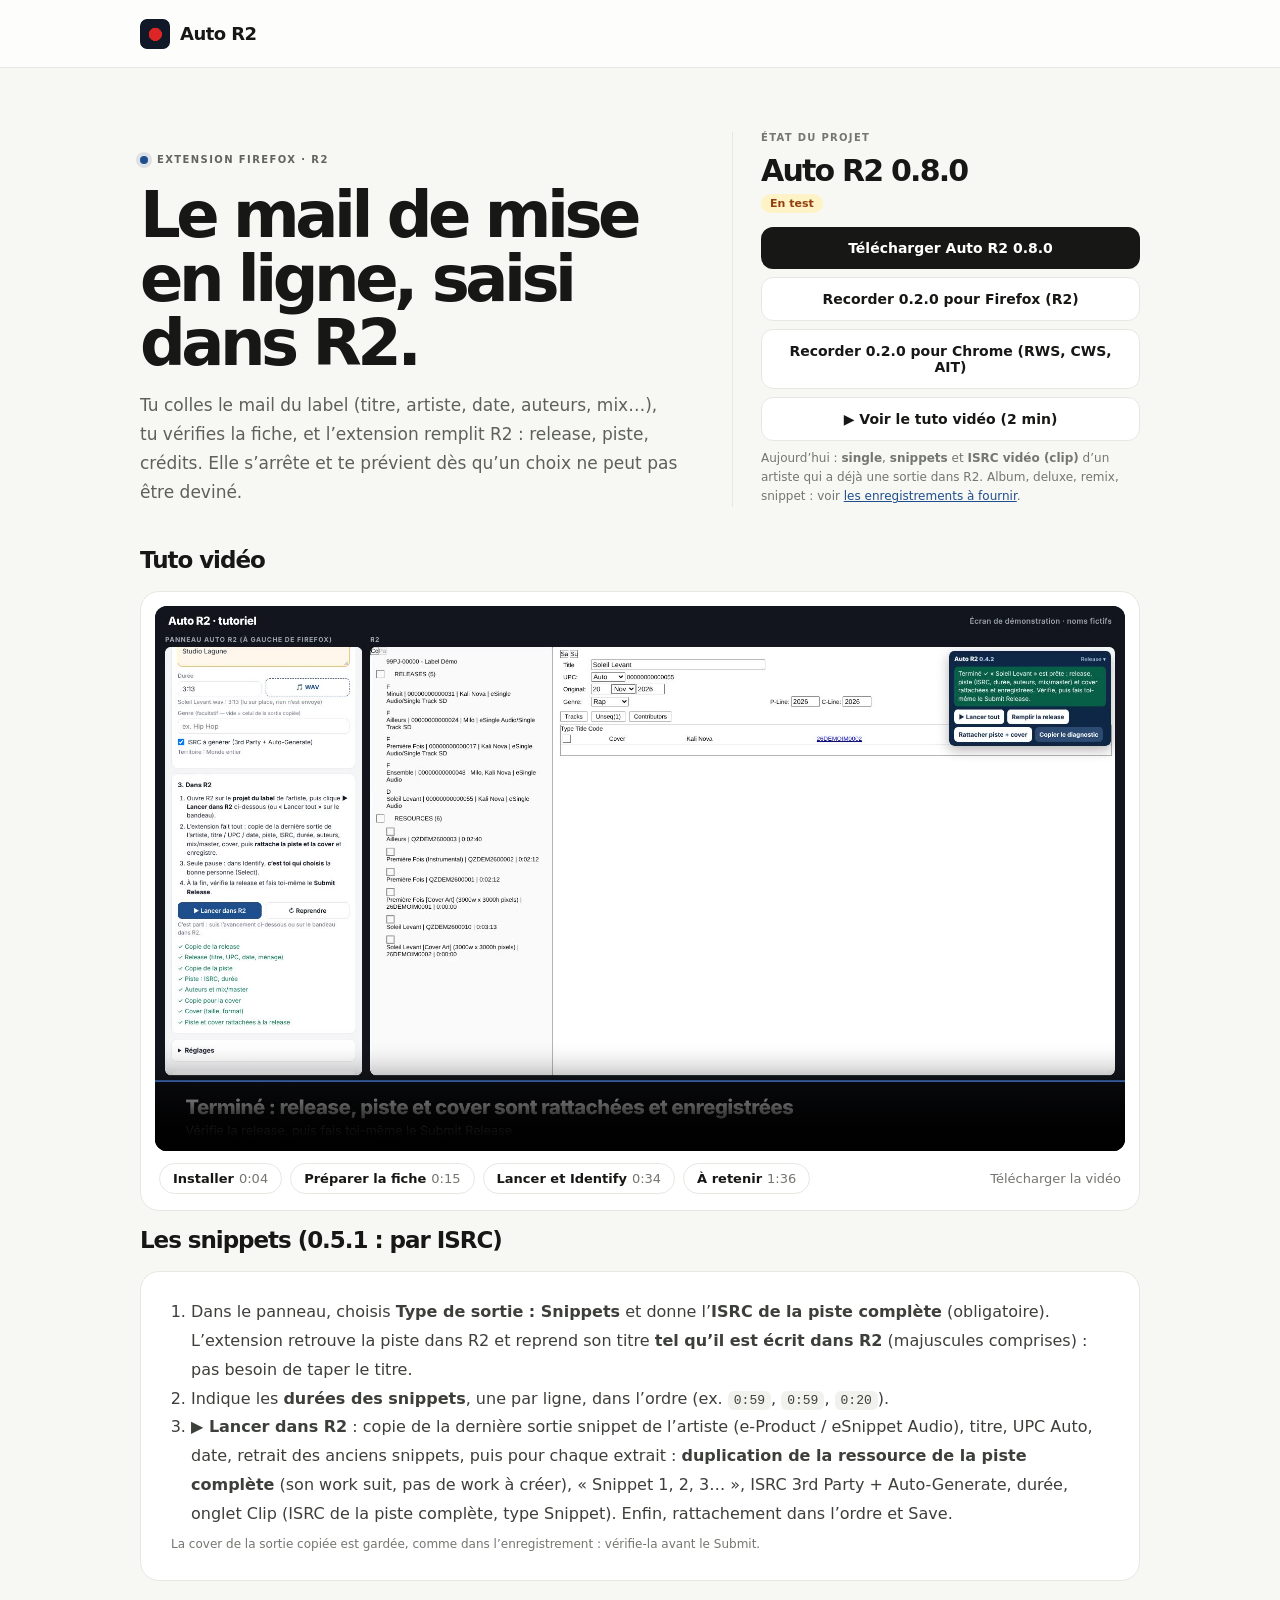
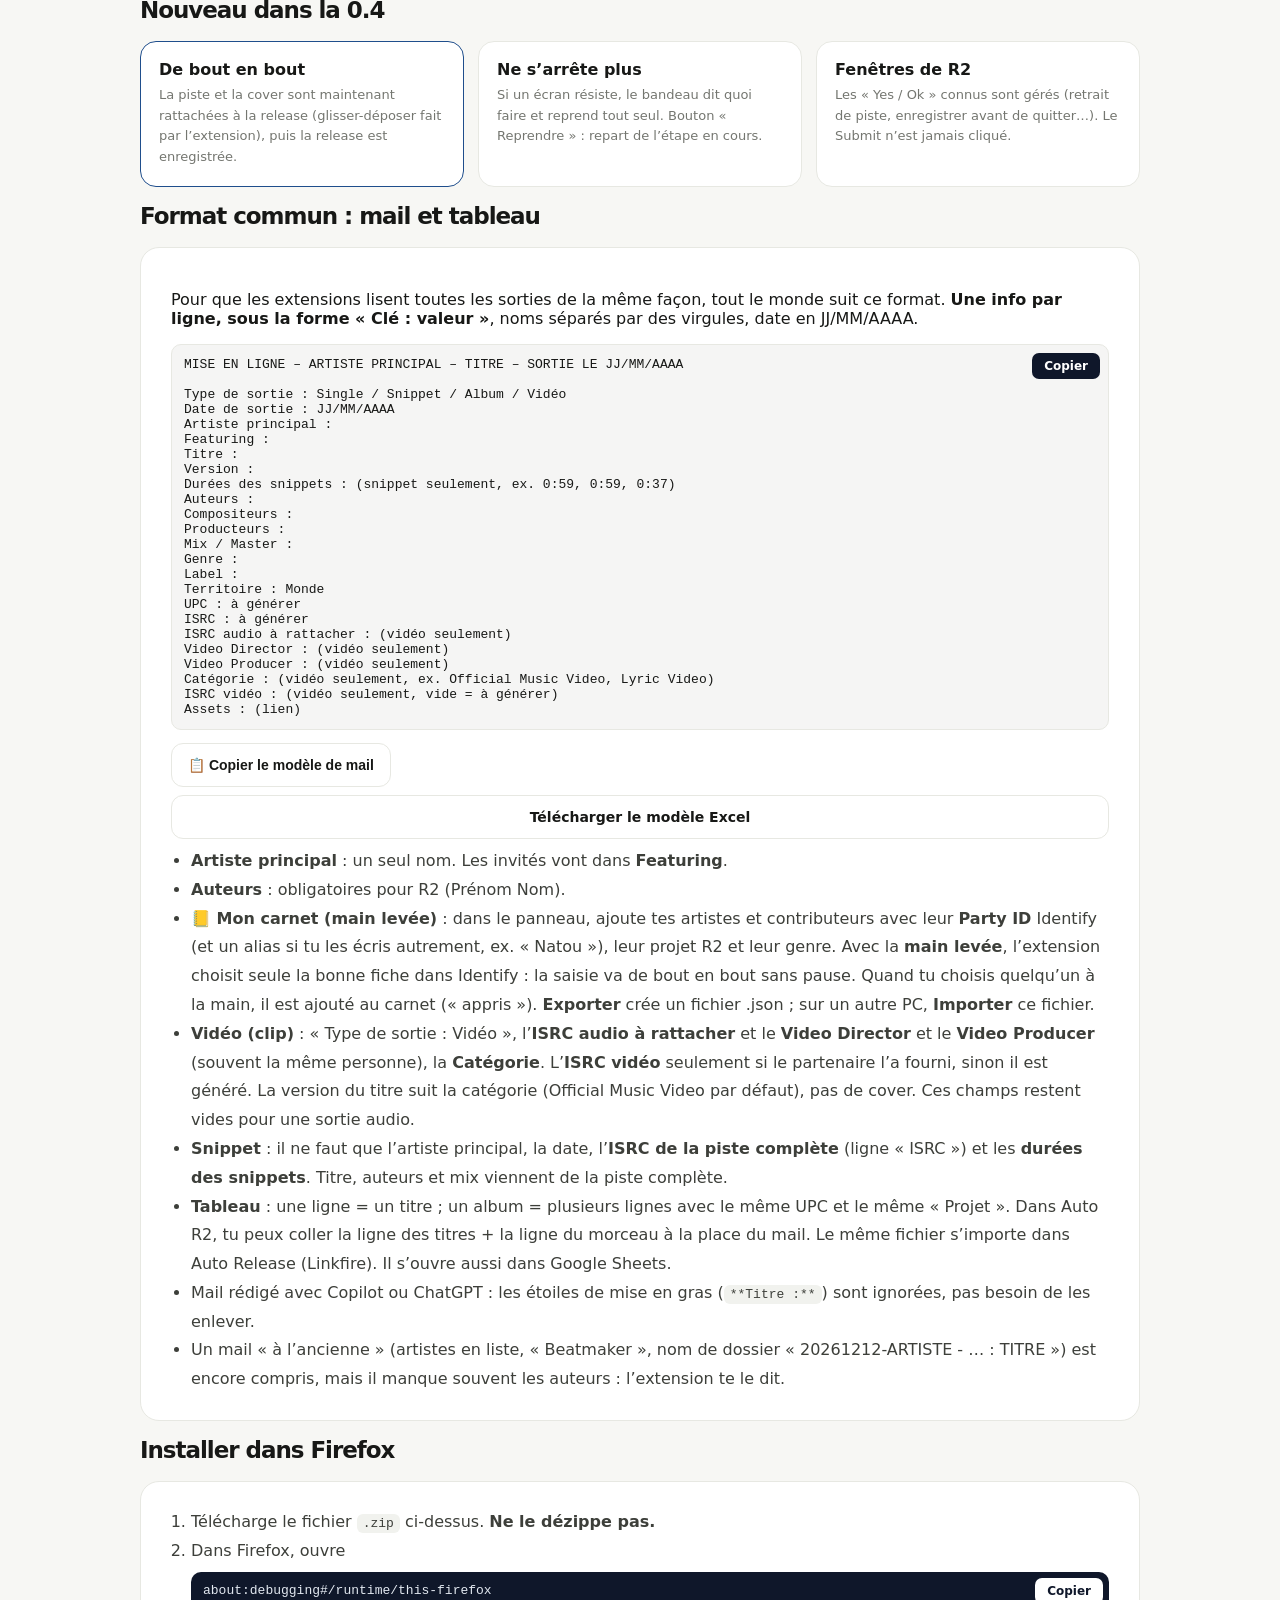
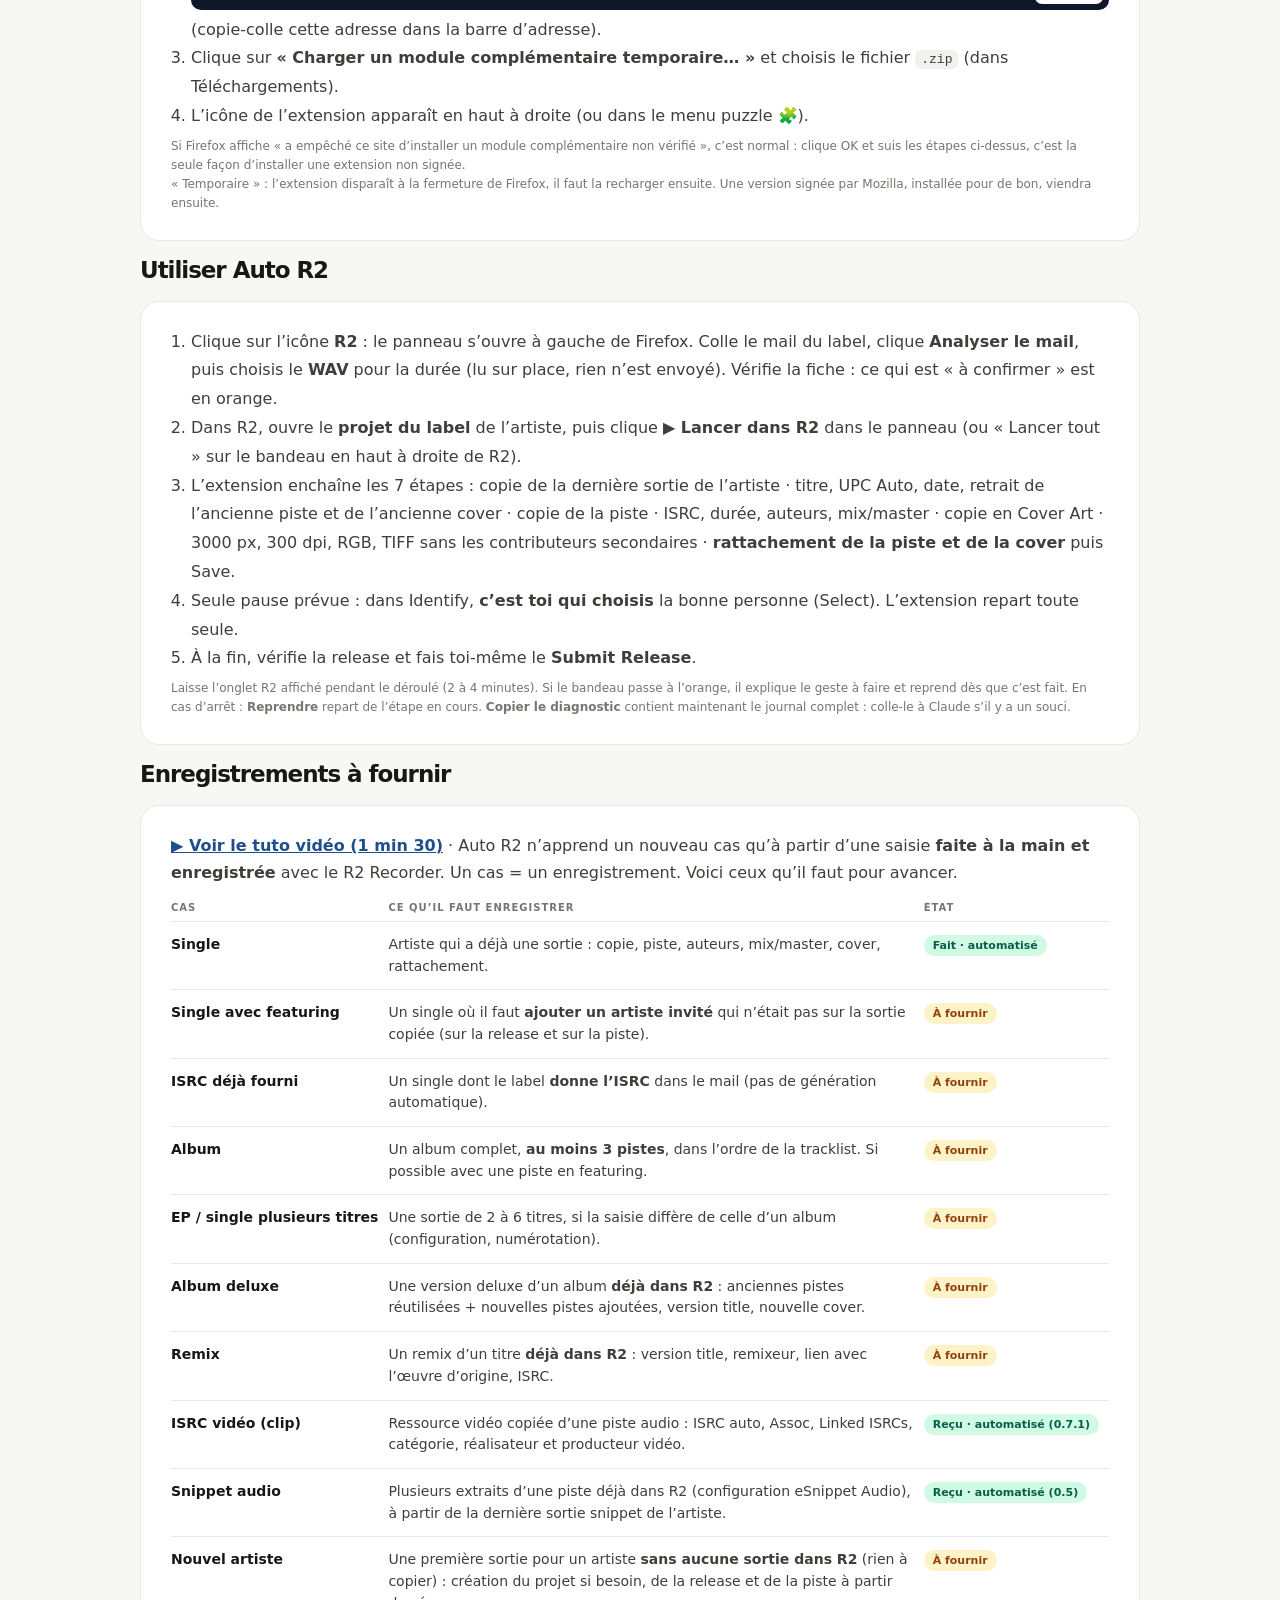
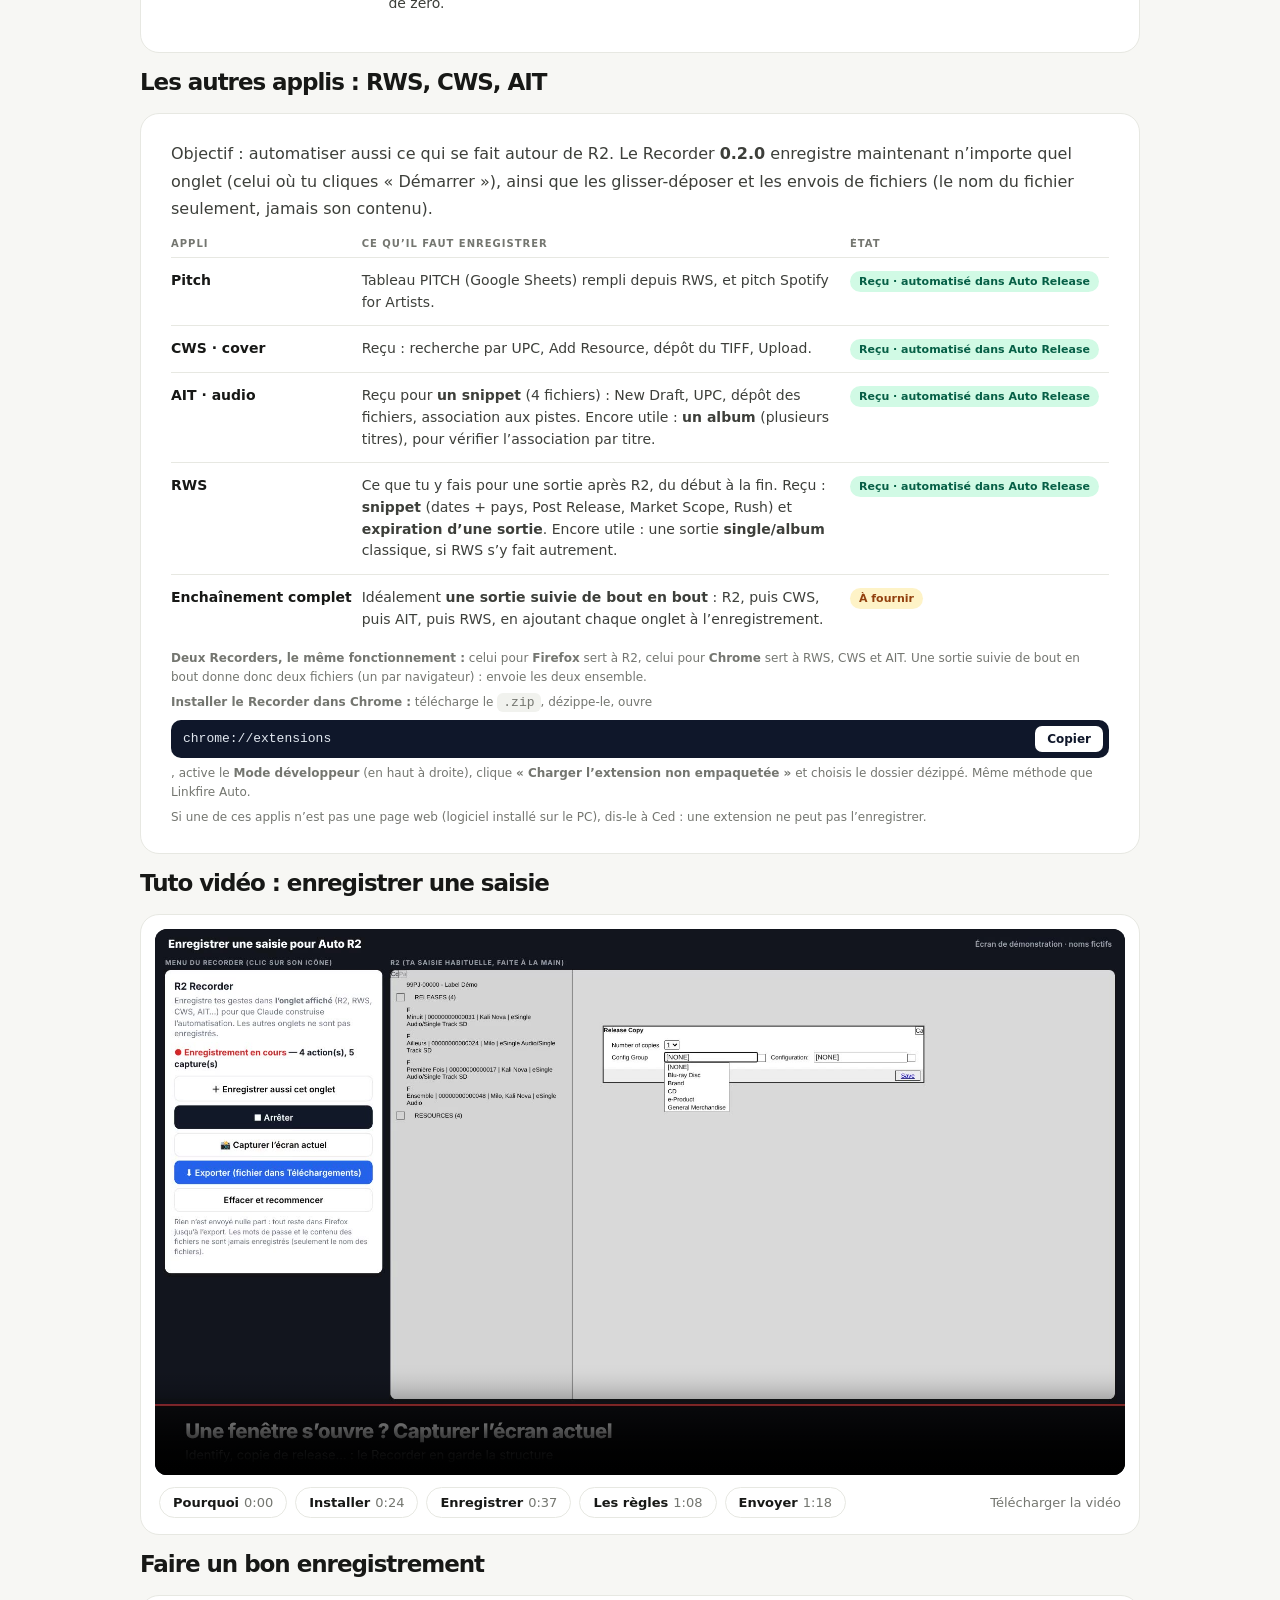
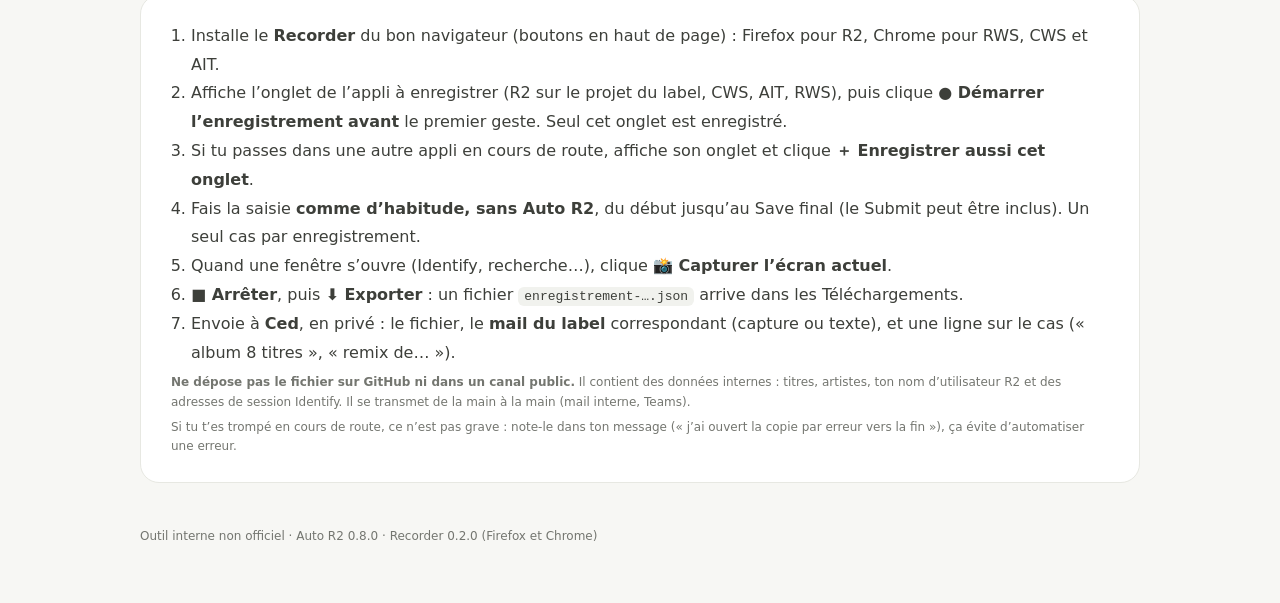
==== commit 61e83bff: "Auto R2 0.8.0 : carnet (artistes, Party ID, alias, projet, genre) avec main levée dans Identify, app" ====
--- a/docs/index.html
+++ b/docs/index.html
@@ -68,9 +68,9 @@
       </div>
       <aside class="side">
         <div class="side-label">État du projet</div>
-        <div class="ver">Auto R2 0.7.3</div>
+        <div class="ver">Auto R2 0.8.0</div>
         <span class="state">En test</span>
-        <a class="btn p" href="./downloads/Auto-R2-0.7.3.zip" download>Télécharger Auto R2 0.7.3</a>
+        <a class="btn p" href="./downloads/Auto-R2-0.8.0.zip" download>Télécharger Auto R2 0.8.0</a>
         <a class="btn s" style="background:#fff;border:1px solid var(--line);color:var(--ink)" href="./downloads/R2-Recorder-Firefox-0.2.0.zip" download>Recorder 0.2.0 pour Firefox (R2)</a>
         <a class="btn s" style="background:#fff;border:1px solid var(--line);color:var(--ink)" href="./downloads/R2-Recorder-Chrome-0.2.0.zip">Recorder 0.2.0 pour Chrome (RWS, CWS, AIT)</a>
         <a class="btn" style="background:#fff;border:1px solid var(--line);color:var(--ink)" href="#tuto">▶ Voir le tuto vidéo (2 min)</a>
@@ -134,6 +134,7 @@
       <ul>
         <li><b>Artiste principal</b> : un seul nom. Les invités vont dans <b>Featuring</b>.</li>
         <li><b>Auteurs</b> : obligatoires pour R2 (Prénom Nom).</li>
+        <li><b>📒 Mon carnet (main levée)</b> : dans le panneau, ajoute tes artistes et contributeurs avec leur <b>Party ID</b> Identify (et un alias si tu les écris autrement, ex. « Natou »), leur projet R2 et leur genre. Avec la <b>main levée</b>, l’extension choisit seule la bonne fiche dans Identify : la saisie va de bout en bout sans pause. Quand tu choisis quelqu’un à la main, il est ajouté au carnet (« appris »). <b>Exporter</b> crée un fichier .json ; sur un autre PC, <b>Importer</b> ce fichier.</li>
         <li><b>Vidéo (clip)</b> : « Type de sortie : Vidéo », l’<b>ISRC audio à rattacher</b> et le <b>Video Director</b> et le <b>Video Producer</b> (souvent la même personne), la <b>Catégorie</b>. L’<b>ISRC vidéo</b> seulement si le partenaire l’a fourni, sinon il est généré. La version du titre suit la catégorie (Official Music Video par défaut), pas de cover. Ces champs restent vides pour une sortie audio.</li>
         <li><b>Snippet</b> : il ne faut que l’artiste principal, la date, l’<b>ISRC de la piste complète</b> (ligne « ISRC ») et les <b>durées des snippets</b>. Titre, auteurs et mix viennent de la piste complète.</li>
         <li><b>Tableau</b> : une ligne = un titre ; un album = plusieurs lignes avec le même UPC et le même « Projet ». Dans Auto R2, tu peux coller la ligne des titres + la ligne du morceau à la place du mail. Le même fichier s’importe dans Auto Release (Linkfire). Il s’ouvre aussi dans Google Sheets.</li>
@@ -228,7 +229,7 @@
       <p class="note">Si tu t’es trompé en cours de route, ce n’est pas grave : note-le dans ton message (« j’ai ouvert la copie par erreur vers la fin »), ça évite d’automatiser une erreur.</p>
     </div>
 
-    <footer>Outil interne non officiel · Auto R2 0.7.3 · Recorder 0.2.0 (Firefox et Chrome)</footer>
+    <footer>Outil interne non officiel · Auto R2 0.8.0 · Recorder 0.2.0 (Firefox et Chrome)</footer>
   </main>
   <script>document.querySelectorAll('.chaps button').forEach(b=>b.addEventListener('click',()=>{const v=b.closest('.tuto').querySelector('video');v.currentTime=+b.dataset.t;v.play();}));</script>
 <style>
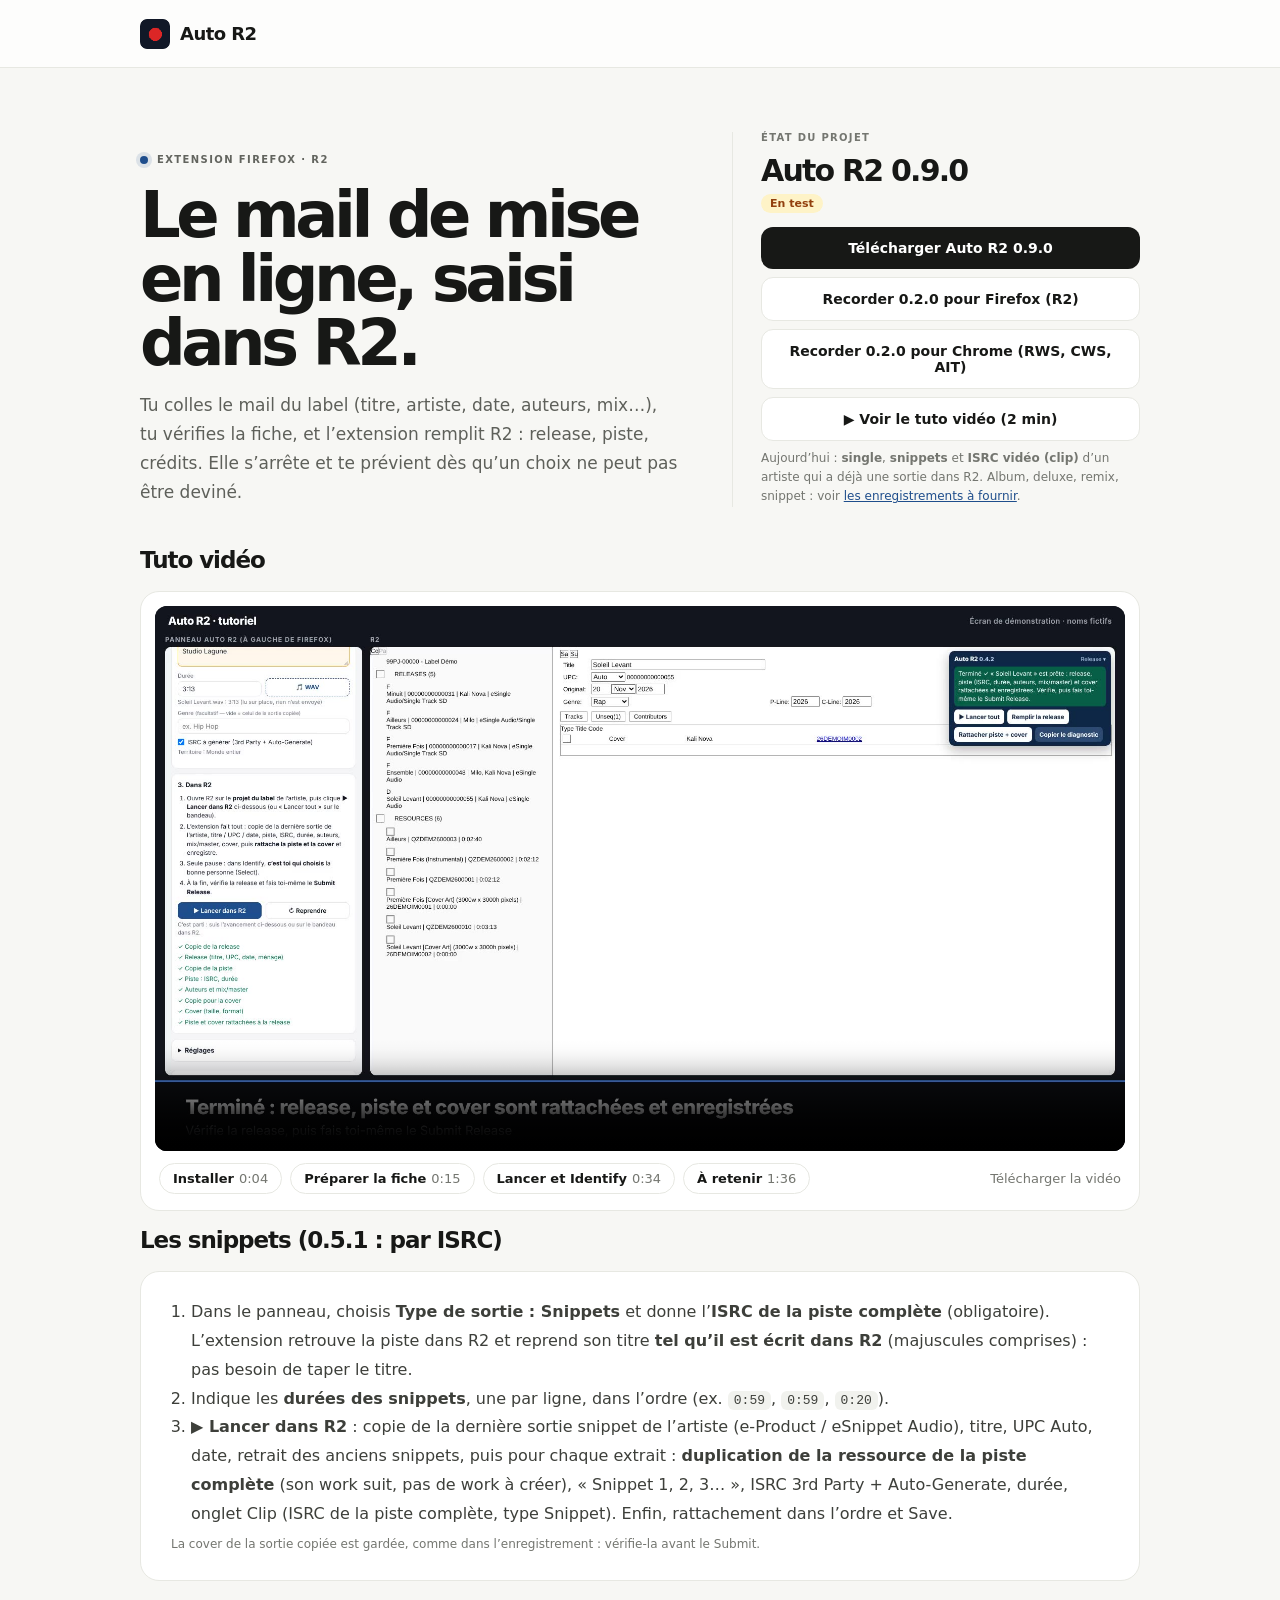
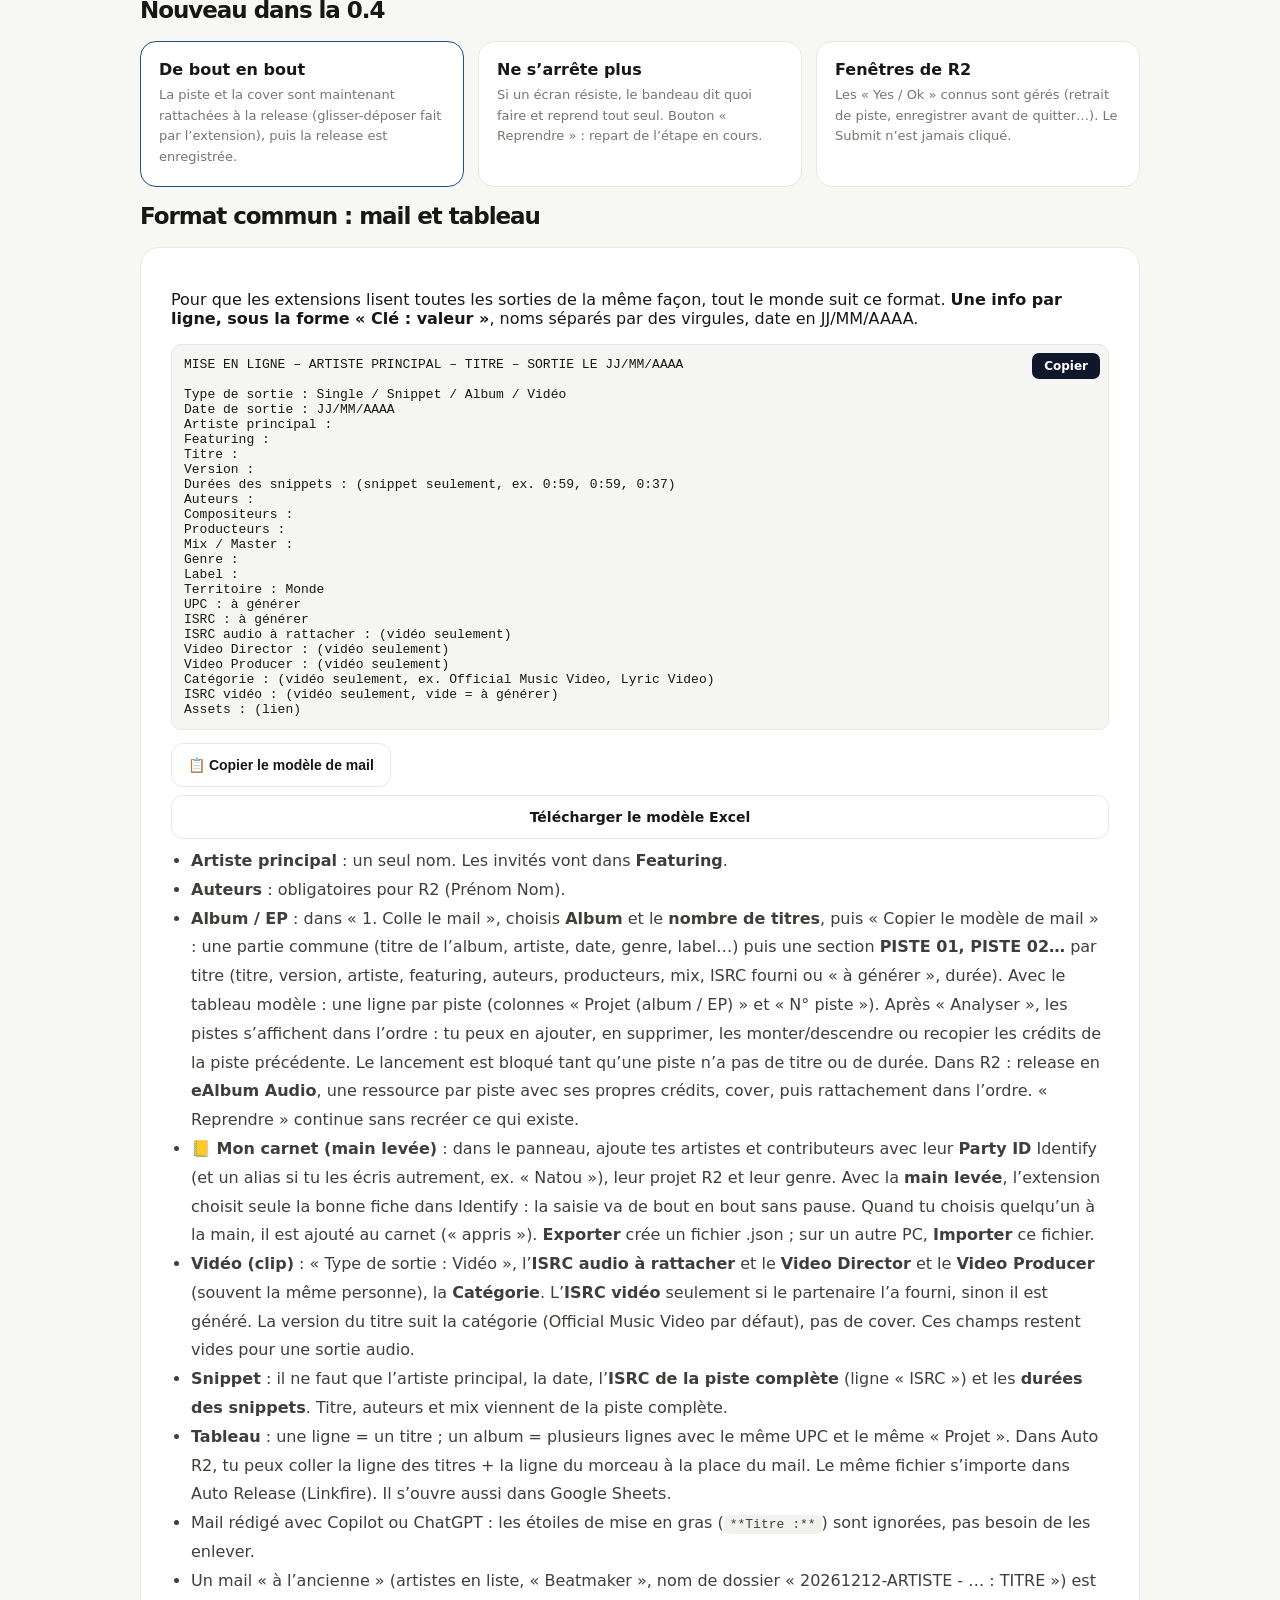
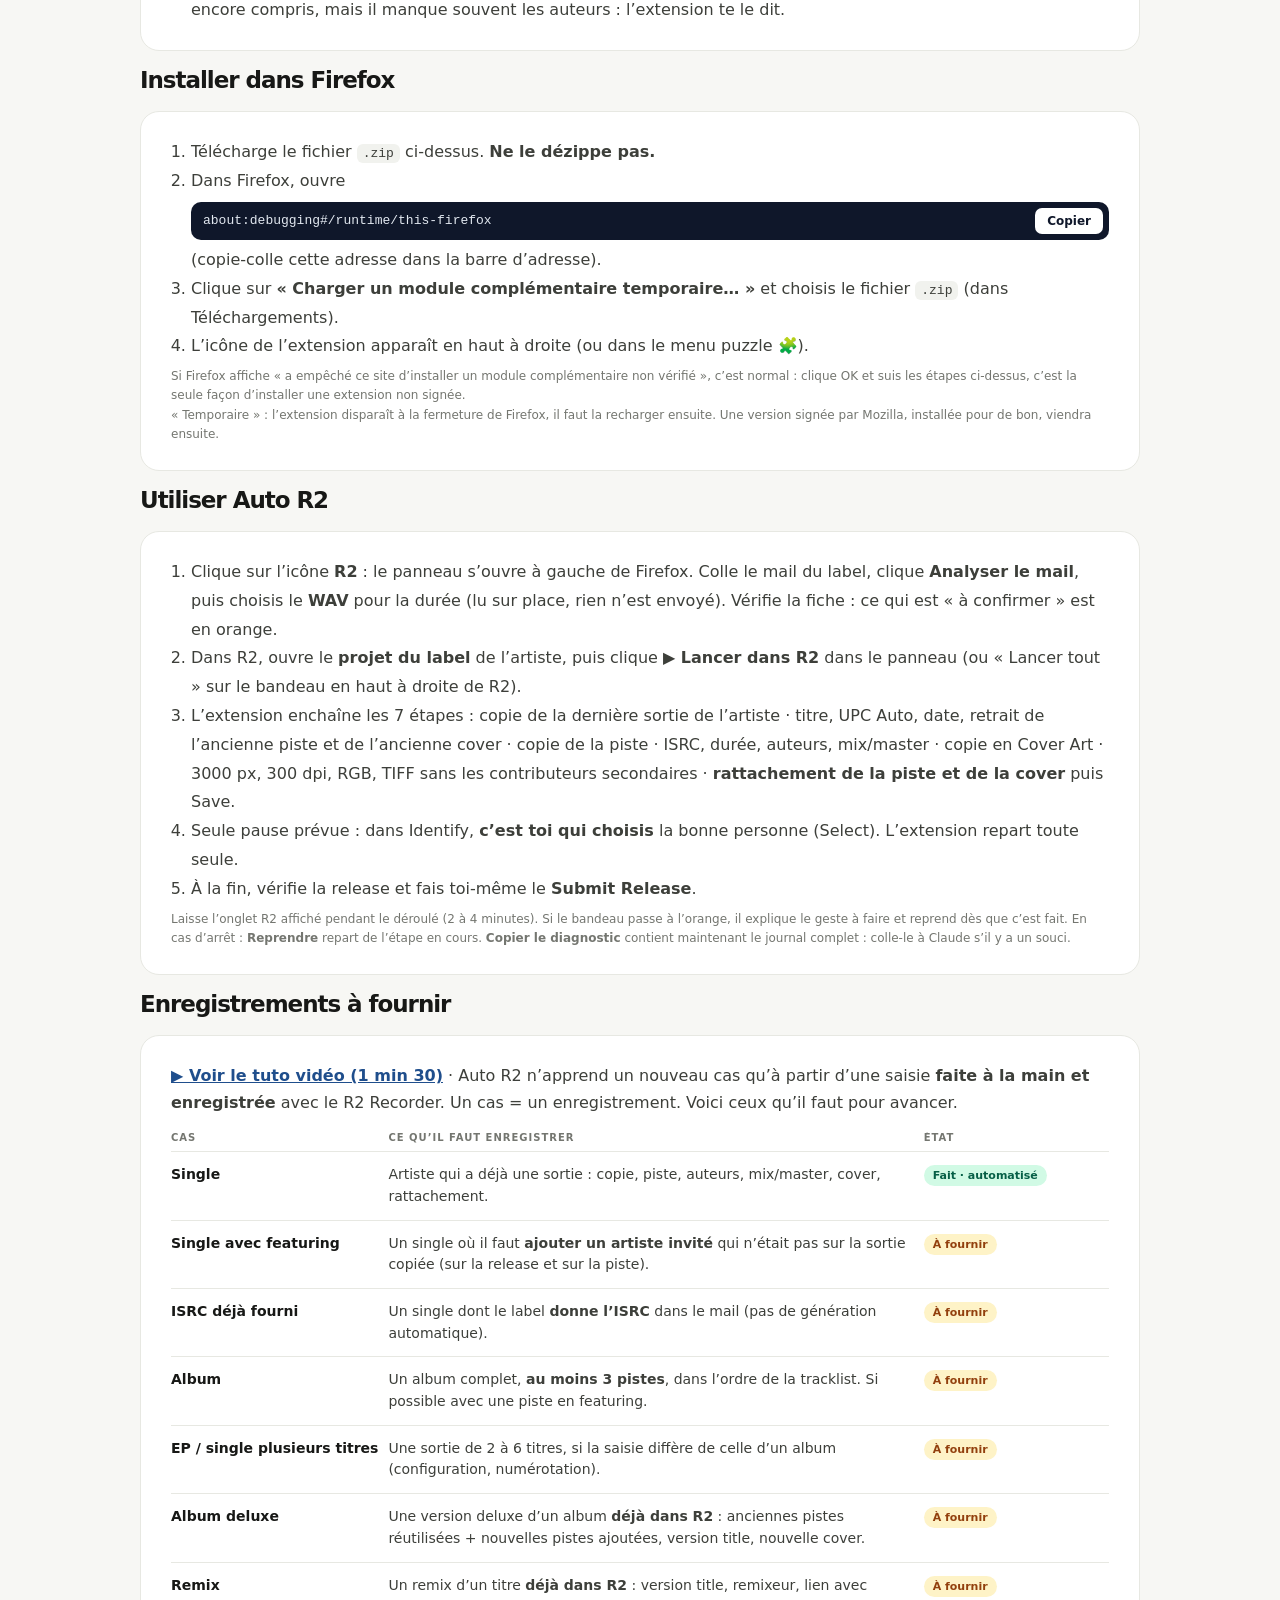
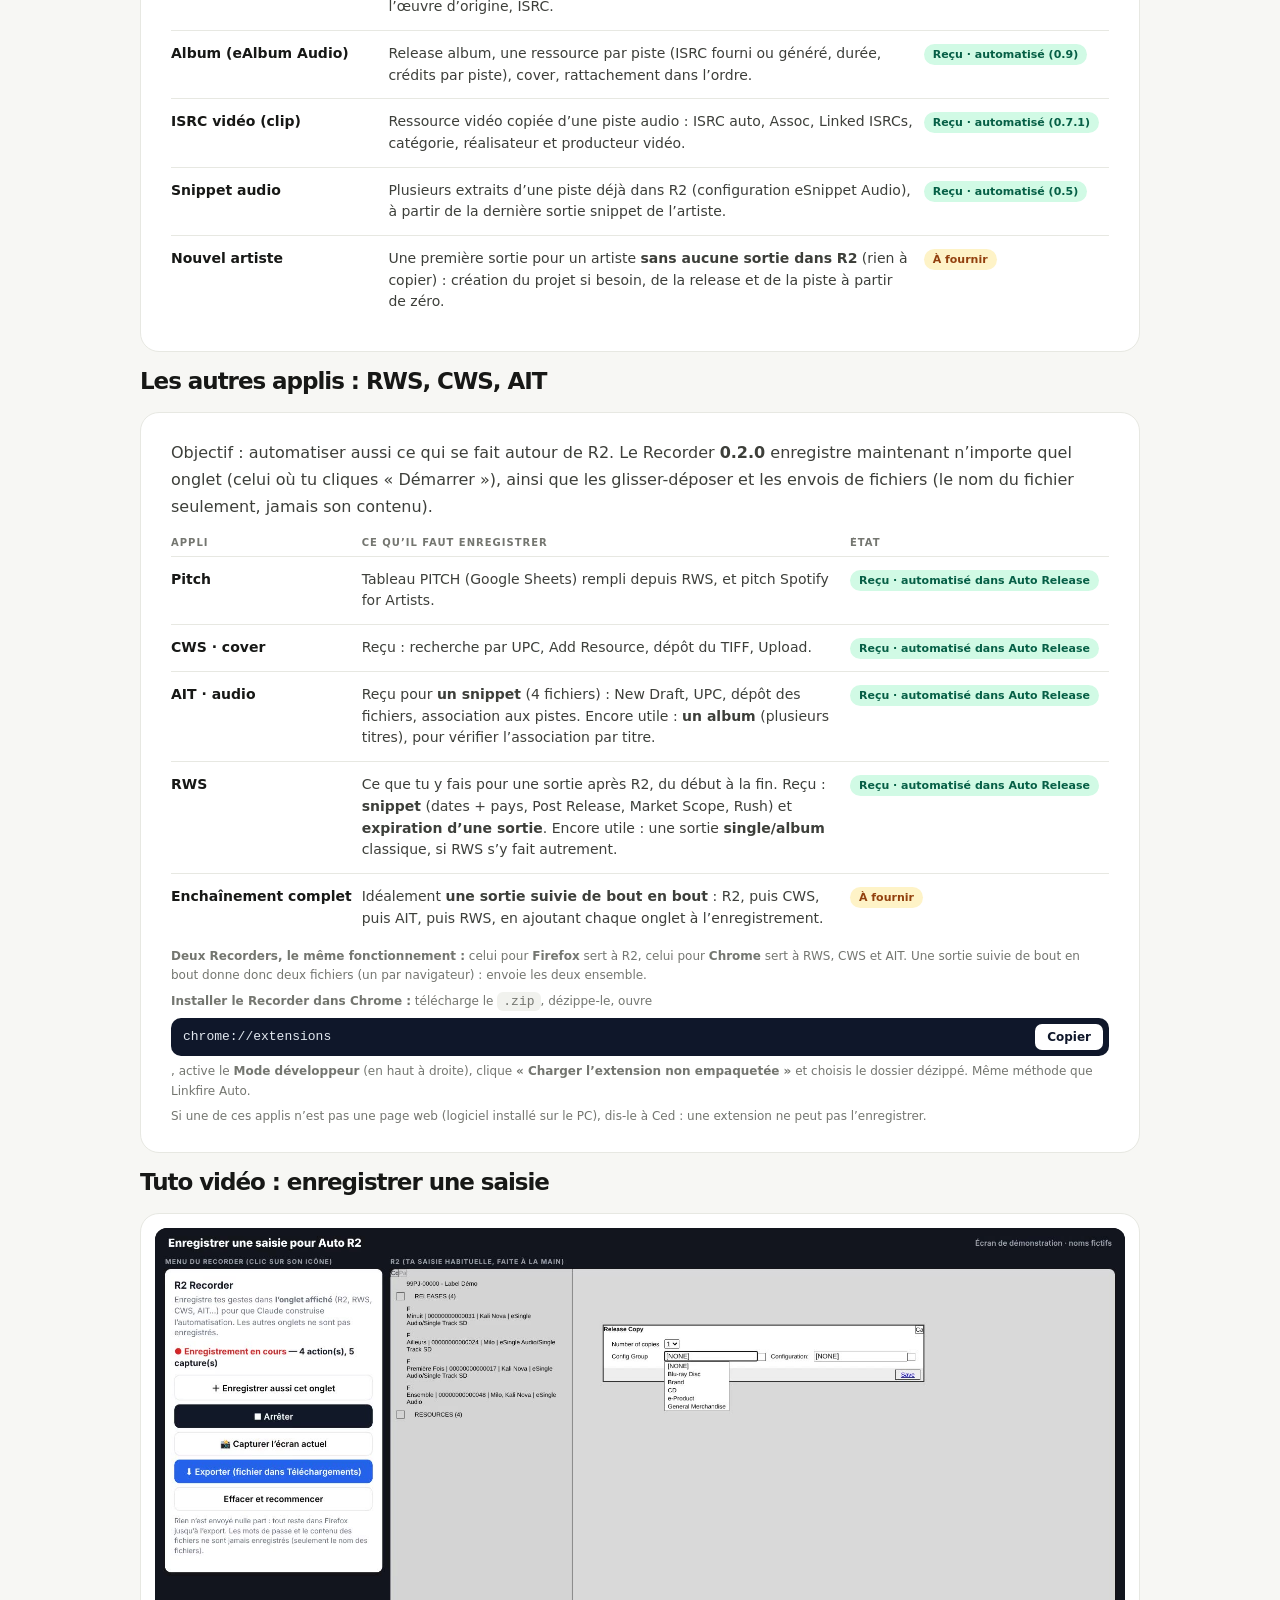
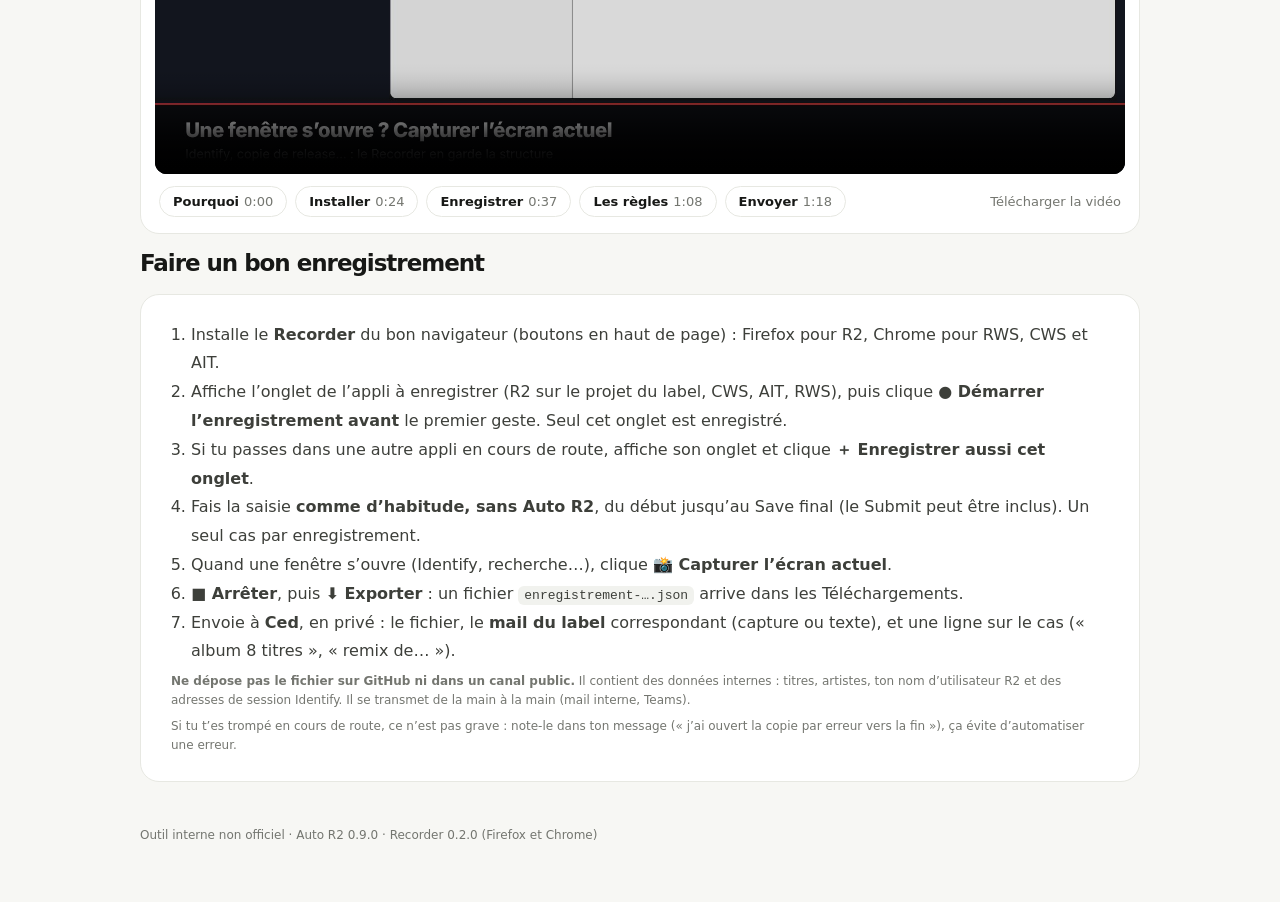
==== commit b8c87b0e: "Auto R2 0.9.0 : albums multi-pistes (eAlbum Audio) — modèle de mail par nombre de titres, analyse PI" ====
--- a/docs/index.html
+++ b/docs/index.html
@@ -68,9 +68,9 @@
       </div>
       <aside class="side">
         <div class="side-label">État du projet</div>
-        <div class="ver">Auto R2 0.8.0</div>
+        <div class="ver">Auto R2 0.9.0</div>
         <span class="state">En test</span>
-        <a class="btn p" href="./downloads/Auto-R2-0.8.0.zip" download>Télécharger Auto R2 0.8.0</a>
+        <a class="btn p" href="./downloads/Auto-R2-0.9.0.zip" download>Télécharger Auto R2 0.9.0</a>
         <a class="btn s" style="background:#fff;border:1px solid var(--line);color:var(--ink)" href="./downloads/R2-Recorder-Firefox-0.2.0.zip" download>Recorder 0.2.0 pour Firefox (R2)</a>
         <a class="btn s" style="background:#fff;border:1px solid var(--line);color:var(--ink)" href="./downloads/R2-Recorder-Chrome-0.2.0.zip">Recorder 0.2.0 pour Chrome (RWS, CWS, AIT)</a>
         <a class="btn" style="background:#fff;border:1px solid var(--line);color:var(--ink)" href="#tuto">▶ Voir le tuto vidéo (2 min)</a>
@@ -134,6 +134,7 @@
       <ul>
         <li><b>Artiste principal</b> : un seul nom. Les invités vont dans <b>Featuring</b>.</li>
         <li><b>Auteurs</b> : obligatoires pour R2 (Prénom Nom).</li>
+        <li><b>Album / EP</b> : dans « 1. Colle le mail », choisis <b>Album</b> et le <b>nombre de titres</b>, puis « Copier le modèle de mail » : une partie commune (titre de l’album, artiste, date, genre, label…) puis une section <b>PISTE 01, PISTE 02…</b> par titre (titre, version, artiste, featuring, auteurs, producteurs, mix, ISRC fourni ou « à générer », durée). Avec le tableau modèle : une ligne par piste (colonnes « Projet (album / EP) » et « N° piste »). Après « Analyser », les pistes s’affichent dans l’ordre : tu peux en ajouter, en supprimer, les monter/descendre ou recopier les crédits de la piste précédente. Le lancement est bloqué tant qu’une piste n’a pas de titre ou de durée. Dans R2 : release en <b>eAlbum Audio</b>, une ressource par piste avec ses propres crédits, cover, puis rattachement dans l’ordre. « Reprendre » continue sans recréer ce qui existe.</li>
         <li><b>📒 Mon carnet (main levée)</b> : dans le panneau, ajoute tes artistes et contributeurs avec leur <b>Party ID</b> Identify (et un alias si tu les écris autrement, ex. « Natou »), leur projet R2 et leur genre. Avec la <b>main levée</b>, l’extension choisit seule la bonne fiche dans Identify : la saisie va de bout en bout sans pause. Quand tu choisis quelqu’un à la main, il est ajouté au carnet (« appris »). <b>Exporter</b> crée un fichier .json ; sur un autre PC, <b>Importer</b> ce fichier.</li>
         <li><b>Vidéo (clip)</b> : « Type de sortie : Vidéo », l’<b>ISRC audio à rattacher</b> et le <b>Video Director</b> et le <b>Video Producer</b> (souvent la même personne), la <b>Catégorie</b>. L’<b>ISRC vidéo</b> seulement si le partenaire l’a fourni, sinon il est généré. La version du titre suit la catégorie (Official Music Video par défaut), pas de cover. Ces champs restent vides pour une sortie audio.</li>
         <li><b>Snippet</b> : il ne faut que l’artiste principal, la date, l’<b>ISRC de la piste complète</b> (ligne « ISRC ») et les <b>durées des snippets</b>. Titre, auteurs et mix viennent de la piste complète.</li>
@@ -180,6 +181,7 @@
           <tr><td>EP / single plusieurs titres</td><td>Une sortie de 2 à 6 titres, si la saisie diffère de celle d’un album (configuration, numérotation).</td><td><span class="tag todo">À fournir</span></td></tr>
           <tr><td>Album deluxe</td><td>Une version deluxe d’un album <b>déjà dans R2</b> : anciennes pistes réutilisées + nouvelles pistes ajoutées, version title, nouvelle cover.</td><td><span class="tag todo">À fournir</span></td></tr>
           <tr><td>Remix</td><td>Un remix d’un titre <b>déjà dans R2</b> : version title, remixeur, lien avec l’œuvre d’origine, ISRC.</td><td><span class="tag todo">À fournir</span></td></tr>
+          <tr><td>Album (eAlbum Audio)</td><td>Release album, une ressource par piste (ISRC fourni ou généré, durée, crédits par piste), cover, rattachement dans l’ordre.</td><td><span class="tag ok">Reçu · automatisé (0.9)</span></td></tr>
           <tr><td>ISRC vidéo (clip)</td><td>Ressource vidéo copiée d’une piste audio : ISRC auto, Assoc, Linked ISRCs, catégorie, réalisateur et producteur vidéo.</td><td><span class="tag ok">Reçu · automatisé (0.7.1)</span></td></tr>
           <tr><td>Snippet audio</td><td>Plusieurs extraits d’une piste déjà dans R2 (configuration eSnippet Audio), à partir de la dernière sortie snippet de l’artiste.</td><td><span class="tag ok">Reçu · automatisé (0.5)</span></td></tr>
           <tr><td>Nouvel artiste</td><td>Une première sortie pour un artiste <b>sans aucune sortie dans R2</b> (rien à copier) : création du projet si besoin, de la release et de la piste à partir de zéro.</td><td><span class="tag todo">À fournir</span></td></tr>
@@ -229,7 +231,7 @@
       <p class="note">Si tu t’es trompé en cours de route, ce n’est pas grave : note-le dans ton message (« j’ai ouvert la copie par erreur vers la fin »), ça évite d’automatiser une erreur.</p>
     </div>
 
-    <footer>Outil interne non officiel · Auto R2 0.8.0 · Recorder 0.2.0 (Firefox et Chrome)</footer>
+    <footer>Outil interne non officiel · Auto R2 0.9.0 · Recorder 0.2.0 (Firefox et Chrome)</footer>
   </main>
   <script>document.querySelectorAll('.chaps button').forEach(b=>b.addEventListener('click',()=>{const v=b.closest('.tuto').querySelector('video');v.currentTime=+b.dataset.t;v.play();}));</script>
 <style>
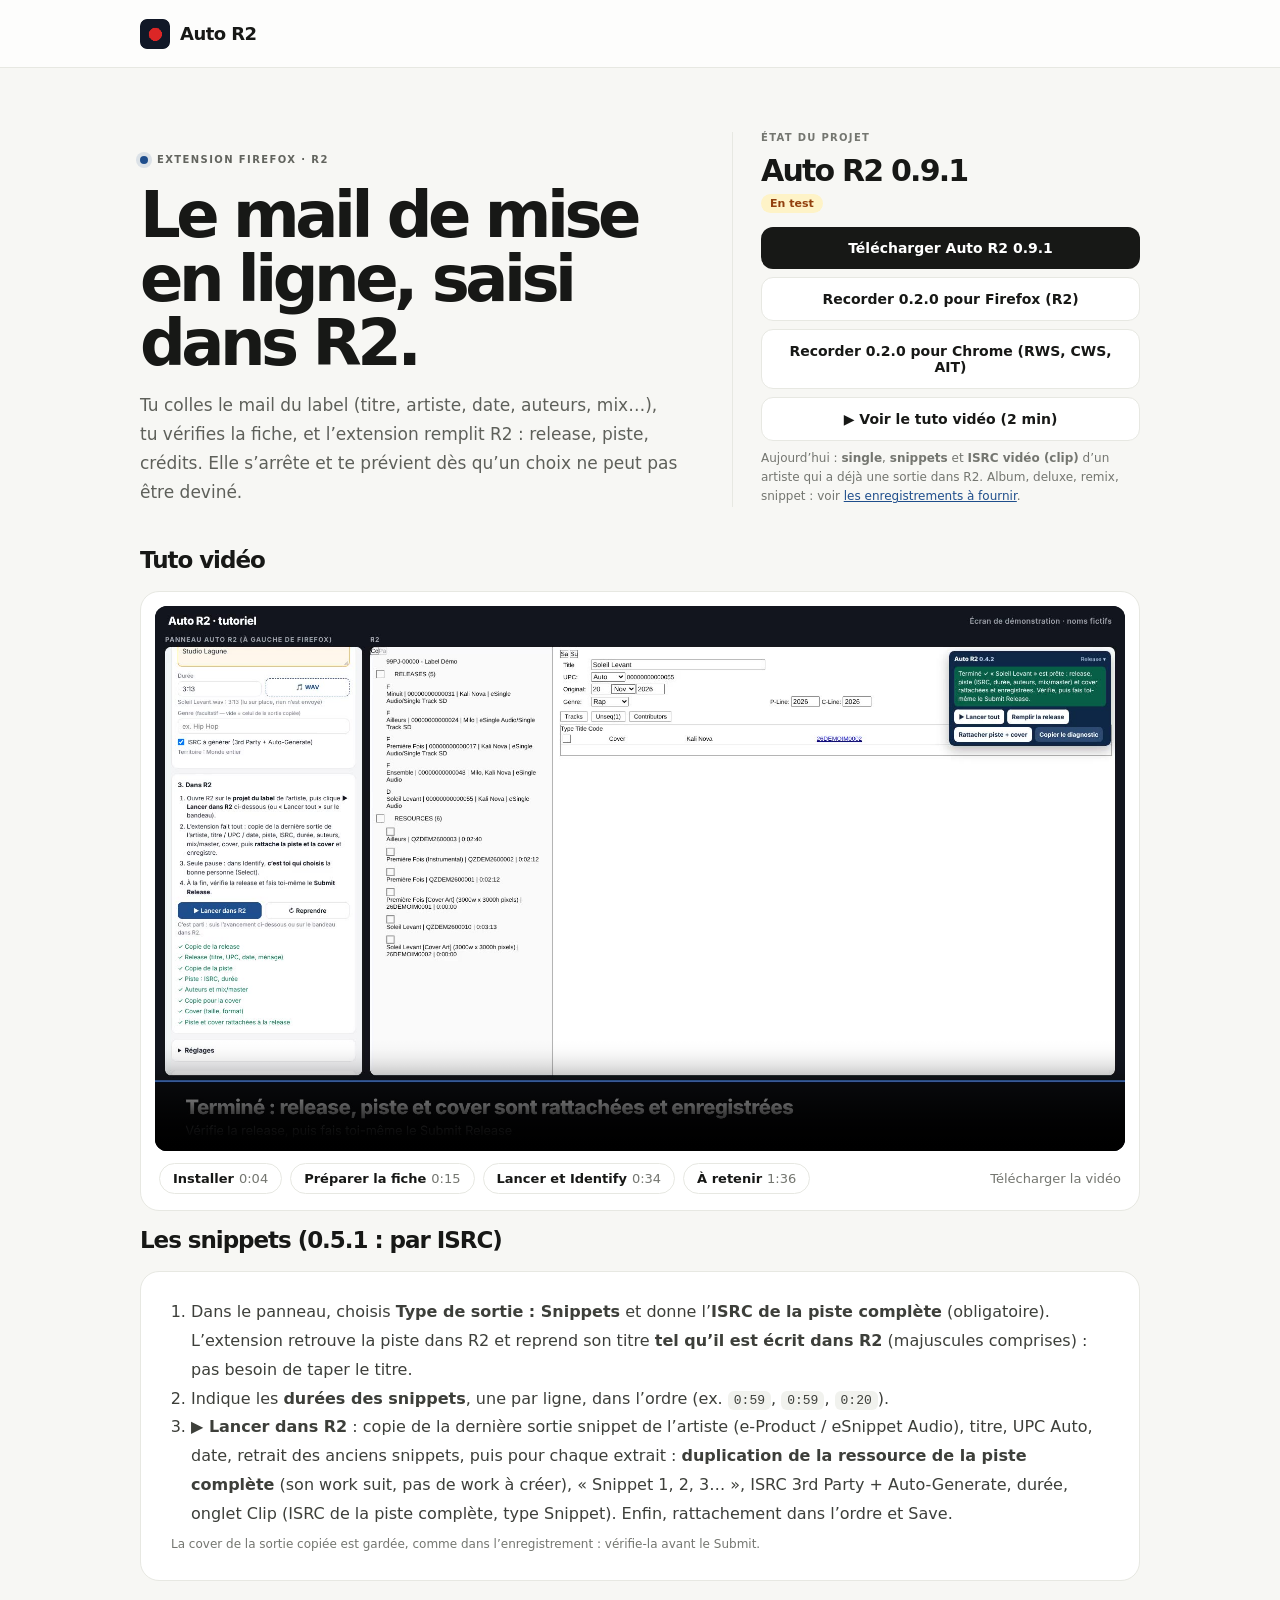
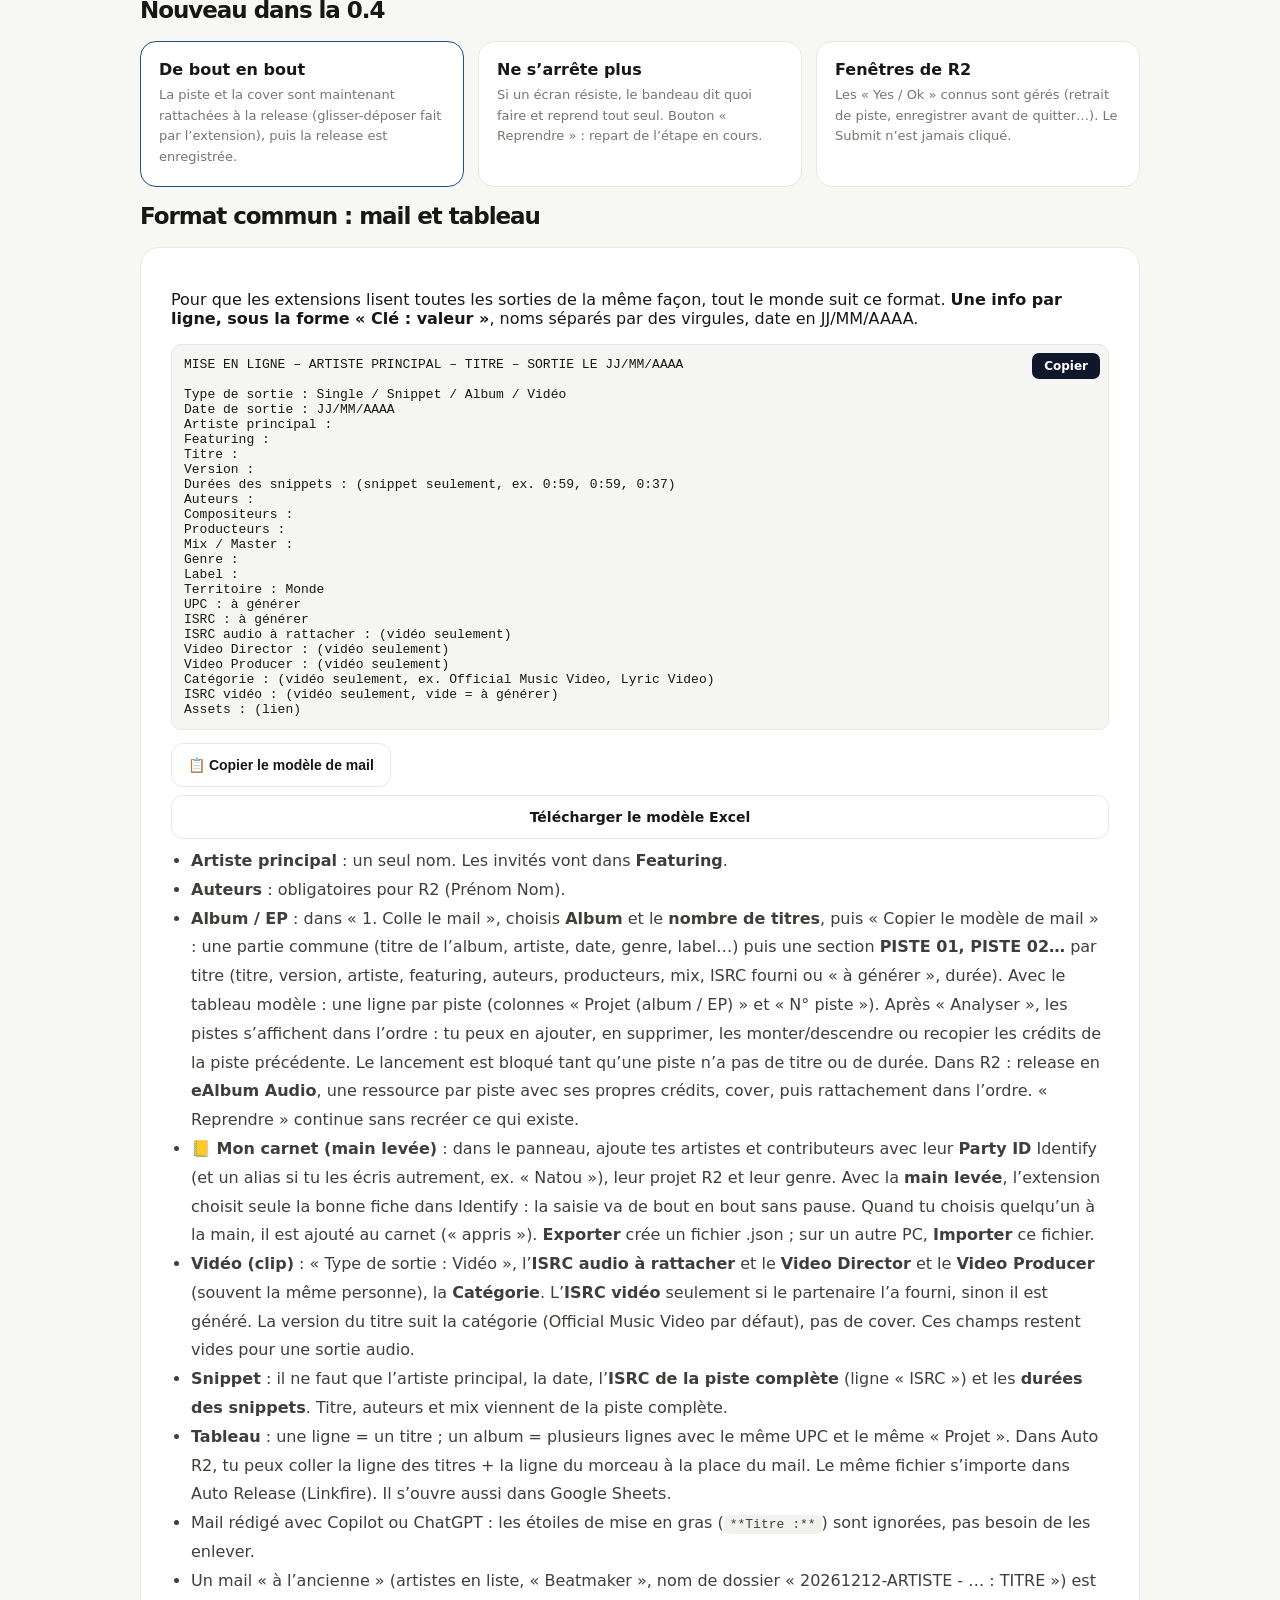
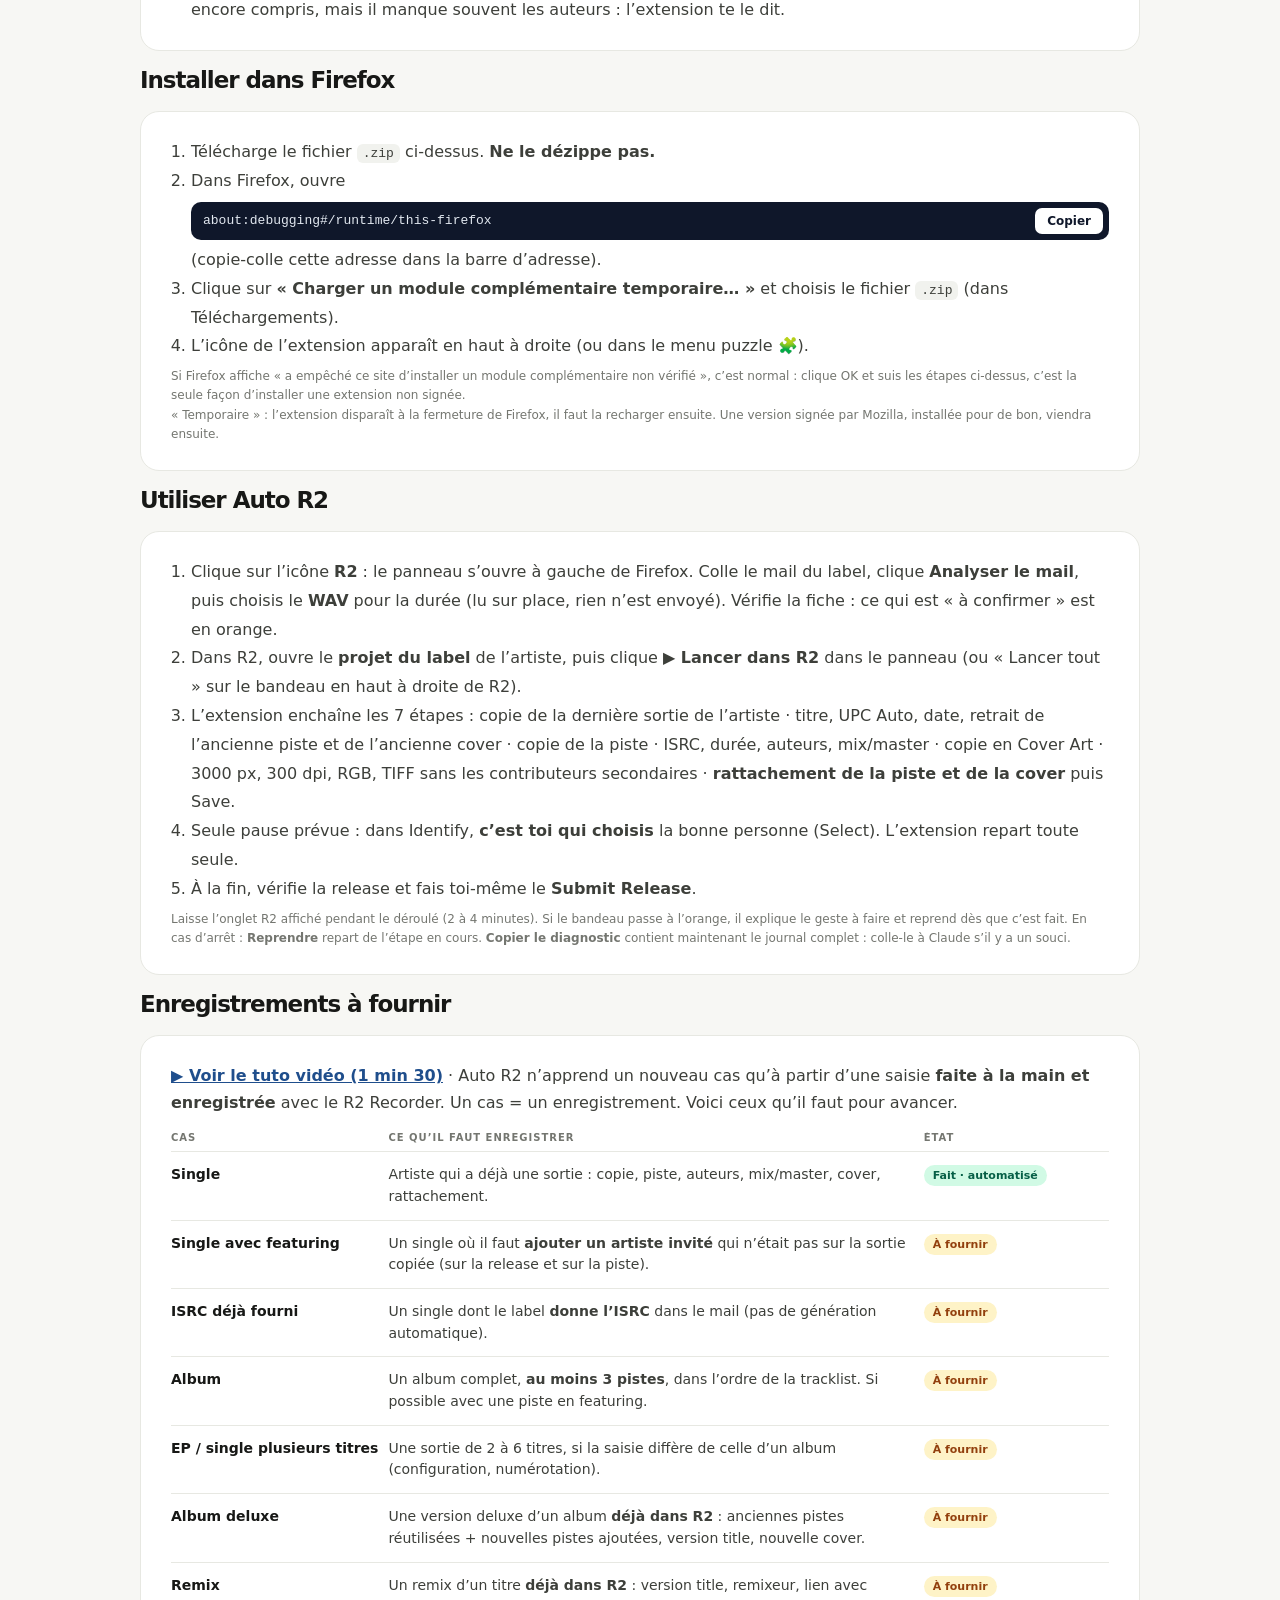
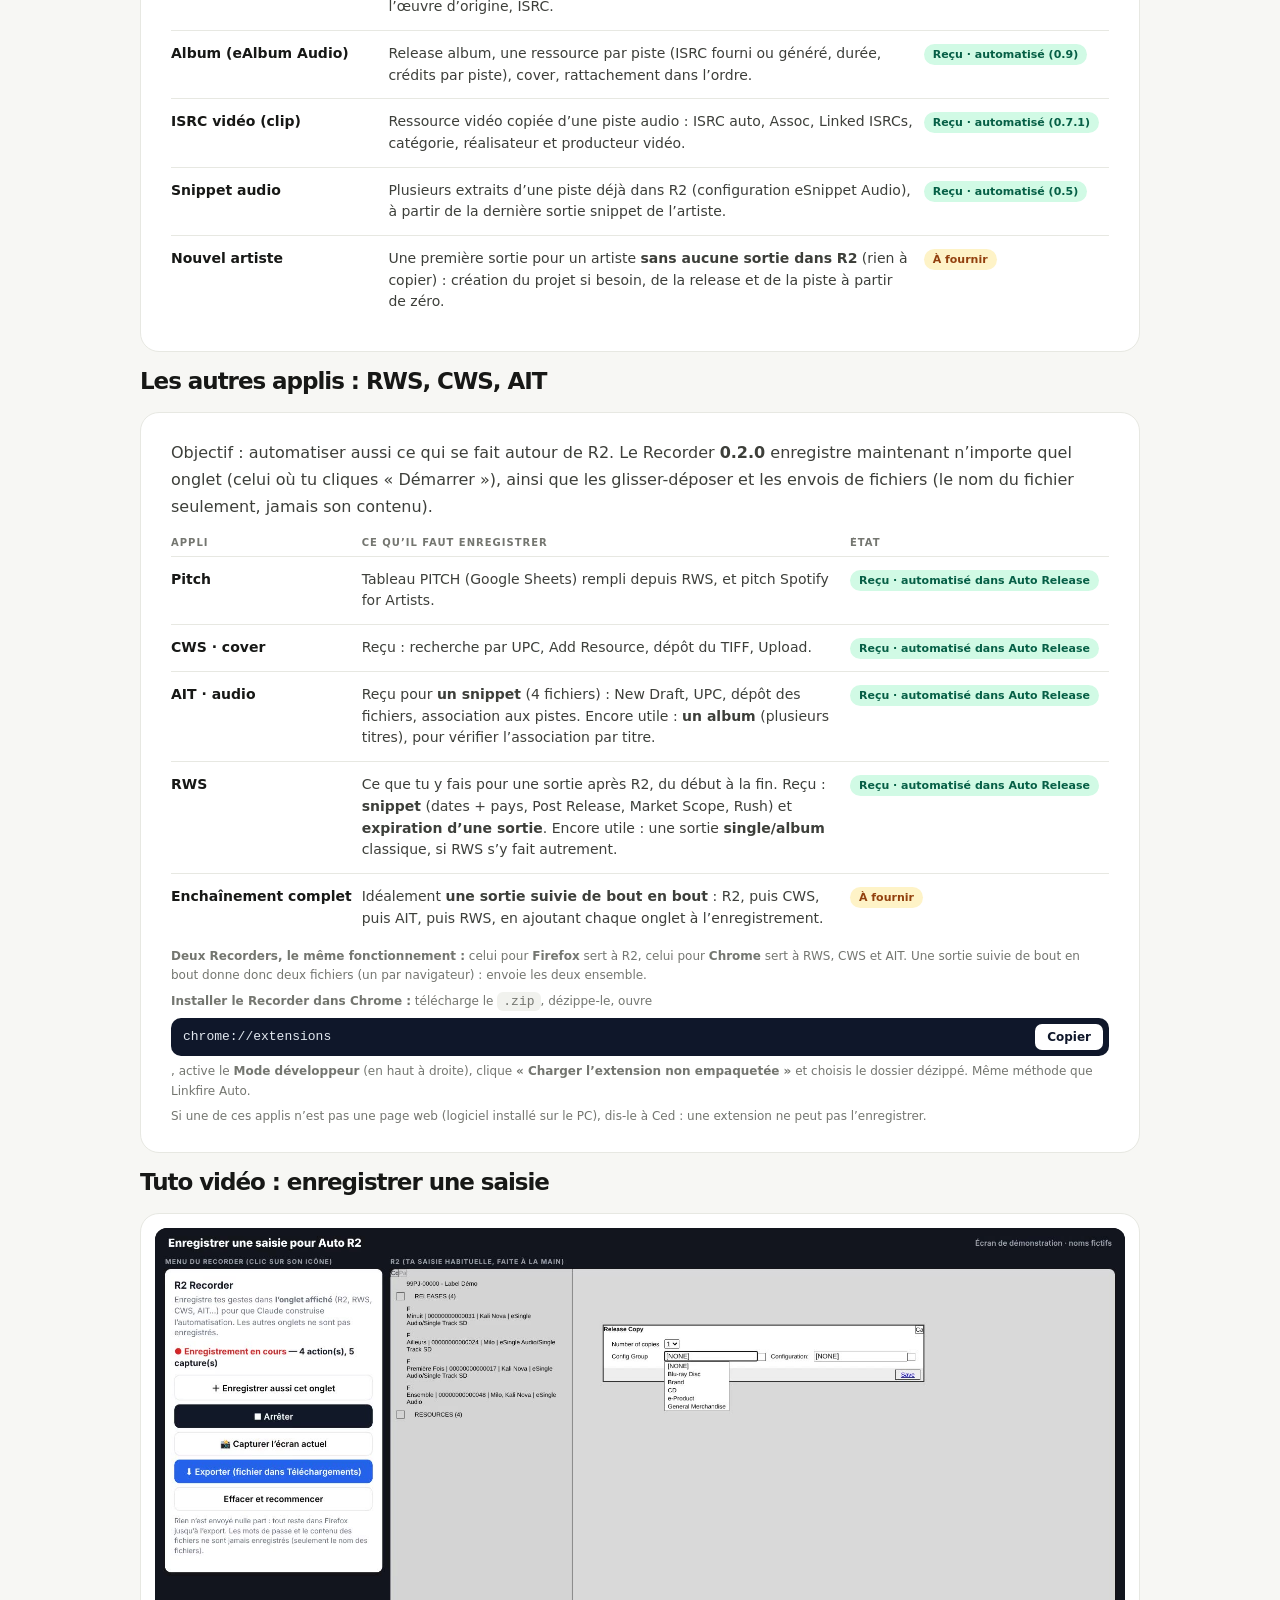
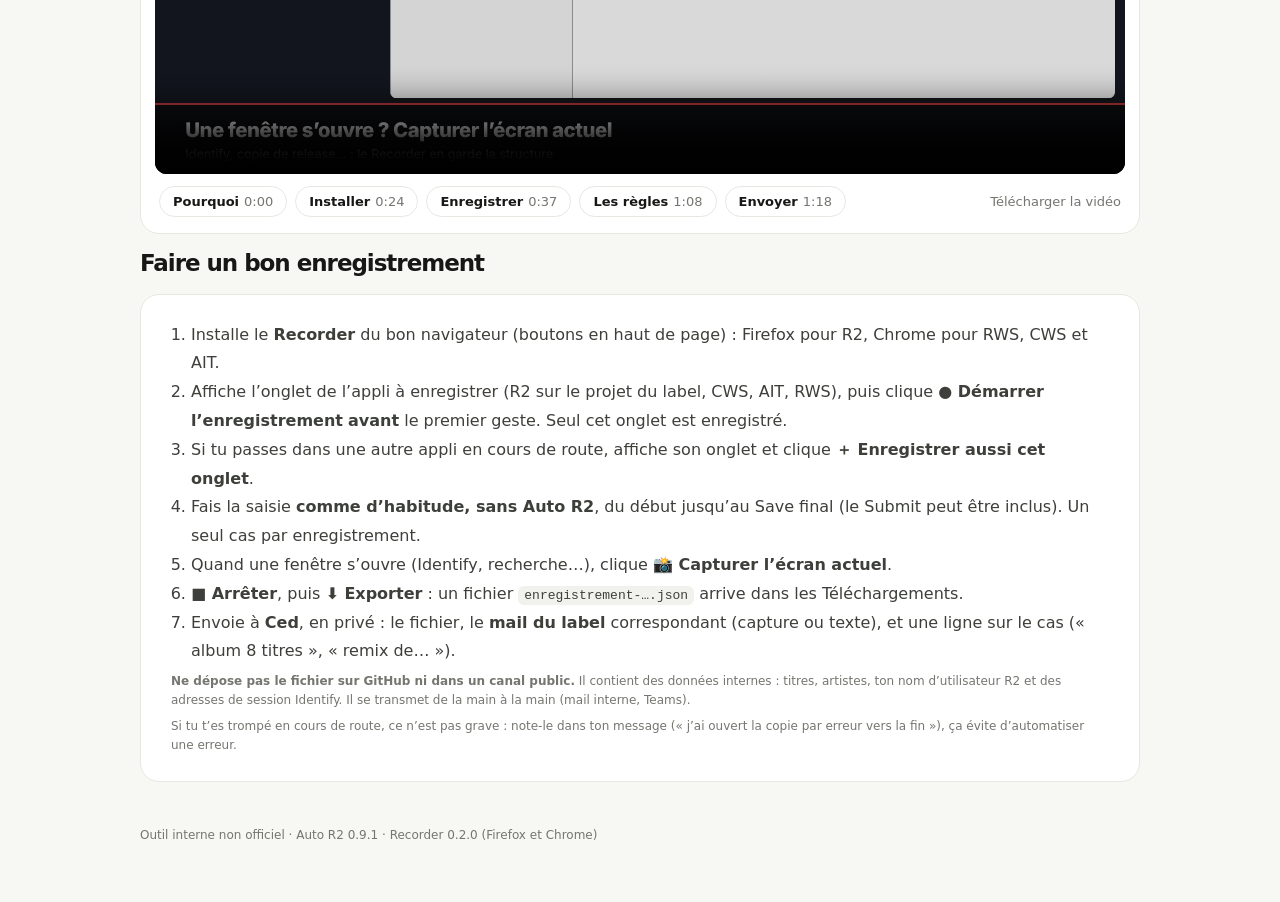
==== commit f859b4a4: "Auto R2 0.9.1 : album — pistes déjà dans R2 reprises telles quelles (par ISRC ou titre, ressources v" ====
--- a/docs/index.html
+++ b/docs/index.html
@@ -68,9 +68,9 @@
       </div>
       <aside class="side">
         <div class="side-label">État du projet</div>
-        <div class="ver">Auto R2 0.9.0</div>
+        <div class="ver">Auto R2 0.9.1</div>
         <span class="state">En test</span>
-        <a class="btn p" href="./downloads/Auto-R2-0.9.0.zip" download>Télécharger Auto R2 0.9.0</a>
+        <a class="btn p" href="./downloads/Auto-R2-0.9.1.zip" download>Télécharger Auto R2 0.9.1</a>
         <a class="btn s" style="background:#fff;border:1px solid var(--line);color:var(--ink)" href="./downloads/R2-Recorder-Firefox-0.2.0.zip" download>Recorder 0.2.0 pour Firefox (R2)</a>
         <a class="btn s" style="background:#fff;border:1px solid var(--line);color:var(--ink)" href="./downloads/R2-Recorder-Chrome-0.2.0.zip">Recorder 0.2.0 pour Chrome (RWS, CWS, AIT)</a>
         <a class="btn" style="background:#fff;border:1px solid var(--line);color:var(--ink)" href="#tuto">▶ Voir le tuto vidéo (2 min)</a>
@@ -231,7 +231,7 @@
       <p class="note">Si tu t’es trompé en cours de route, ce n’est pas grave : note-le dans ton message (« j’ai ouvert la copie par erreur vers la fin »), ça évite d’automatiser une erreur.</p>
     </div>
 
-    <footer>Outil interne non officiel · Auto R2 0.9.0 · Recorder 0.2.0 (Firefox et Chrome)</footer>
+    <footer>Outil interne non officiel · Auto R2 0.9.1 · Recorder 0.2.0 (Firefox et Chrome)</footer>
   </main>
   <script>document.querySelectorAll('.chaps button').forEach(b=>b.addEventListener('click',()=>{const v=b.closest('.tuto').querySelector('video');v.currentTime=+b.dataset.t;v.play();}));</script>
 <style>
